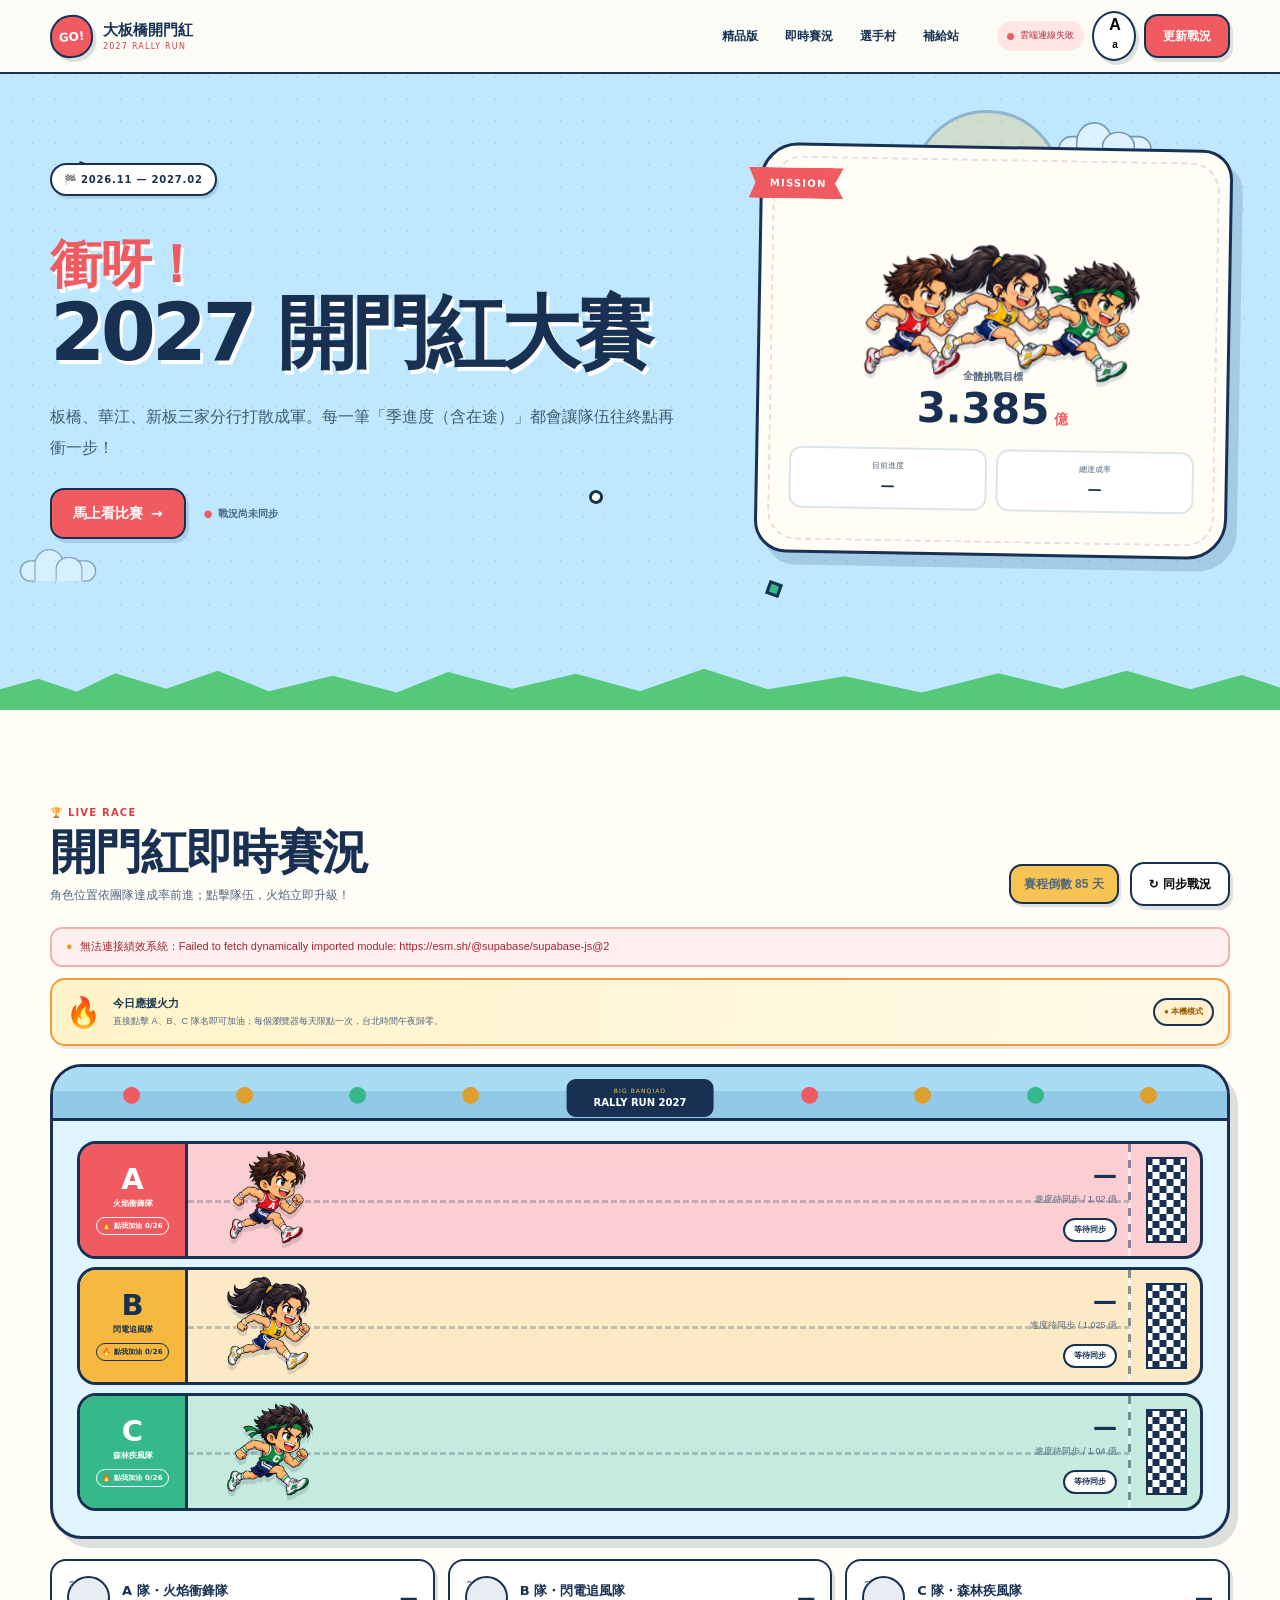
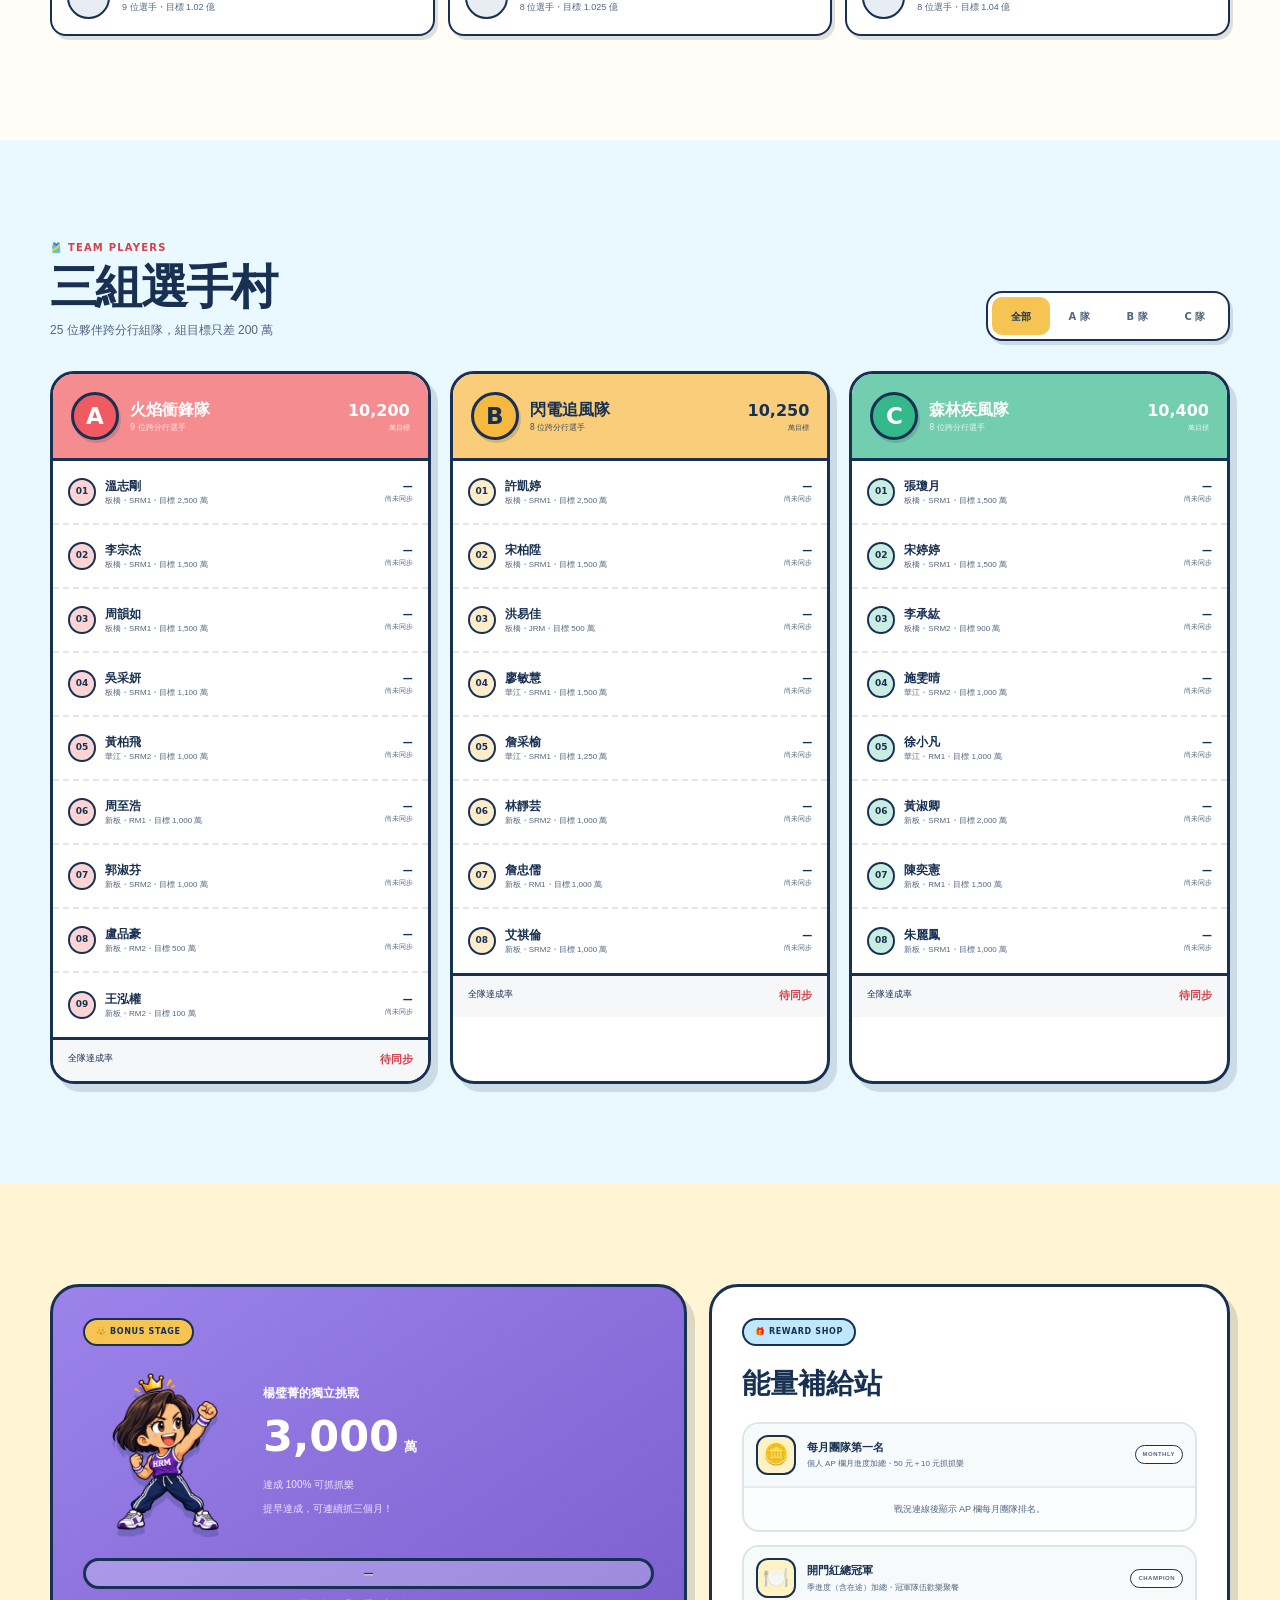
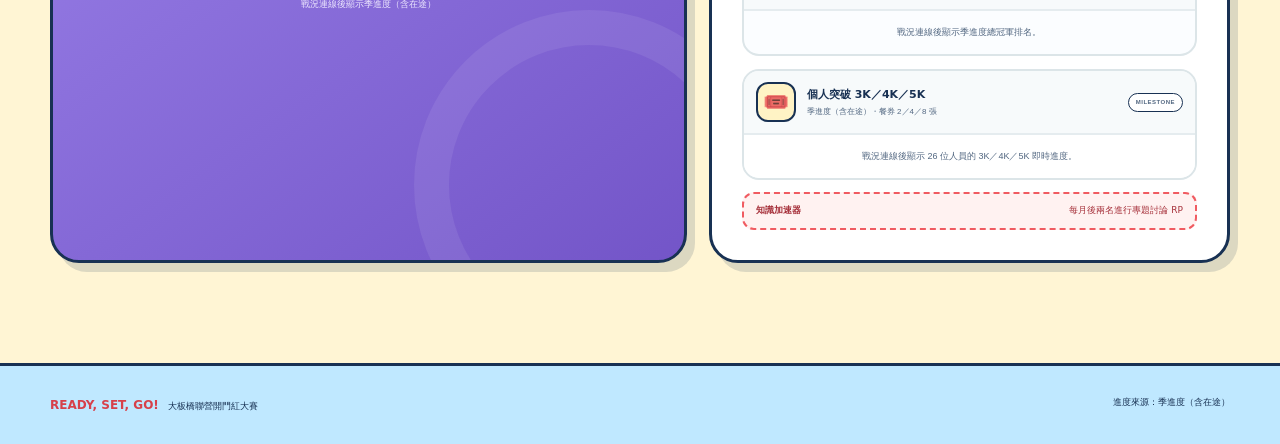
==== cartoon/index.html @ 9ceb2dcd "Fix shared cheer status style collision" ====
<!doctype html>
<html lang="zh-Hant">
<head>
  <meta charset="utf-8">
  <meta name="viewport" content="width=device-width, initial-scale=1">
  <meta name="description" content="2027 大板橋聯營開門紅卡通賽跑版：三組即時競賽、個人目標與 HRM 獨立挑戰。">
  <meta name="theme-color" content="#bfe8ff">
  <title>衝呀！2027 開門紅大賽｜卡通賽跑版</title>
  <link rel="icon" href="data:image/svg+xml,%3Csvg xmlns='http://www.w3.org/2000/svg' viewBox='0 0 64 64'%3E%3Crect width='64' height='64' rx='16' fill='%23bfe8ff'/%3E%3Ccircle cx='31' cy='29' r='16' fill='%23f6b83f' stroke='%23183153' stroke-width='4'/%3E%3Cpath d='M21 28h3m14 0h3M25 37c4 3 9 3 13 0' fill='none' stroke='%23183153' stroke-width='4' stroke-linecap='round'/%3E%3C/svg%3E">
  <link rel="stylesheet" href="styles.css">
</head>
<body>
  <a class="skip-link" href="#race">跳到即時賽況</a>

  <header class="topbar">
    <div class="shell nav">
      <a class="logo" href="#top" aria-label="回到頁首">
        <span class="logo-badge">GO!</span>
        <span><b>大板橋開門紅</b><small>2027 RALLY RUN</small></span>
      </a>
      <nav aria-label="版本與內容導覽">
        <a href="../index.html">精品版</a>
        <a href="#race">即時賽況</a>
        <a href="#players">選手村</a>
        <a href="#rewards">補給站</a>
      </nav>
      <div class="nav-actions">
        <span id="cloud-state" class="cloud-pill"><i></i><span>戰況連線中</span></span>
        <div id="font-size-control" class="font-size-control">
          <button id="font-size-button" class="round-button font-size-toggle" type="button" aria-label="調整文字大小" aria-expanded="false" aria-controls="font-size-menu">A<span>a</span></button>
          <div id="font-size-menu" class="font-size-menu" role="group" aria-label="文字大小設定" hidden>
            <b>文字大小</b>
            <div>
              <button type="button" data-font-size="small" aria-pressed="false">小</button>
              <button type="button" data-font-size="standard" aria-pressed="true">標準</button>
              <button type="button" data-font-size="large" aria-pressed="false">大</button>
            </div>
          </div>
        </div>
        <button id="login-button" class="game-button yellow" type="button" hidden>管理登入</button>
        <button id="manage-button" class="game-button coral" type="button">更新戰況</button>
        <button id="signout-button" class="round-button" type="button" aria-label="登出" title="登出" hidden>
          <svg viewBox="0 0 24 24" aria-hidden="true"><path d="M9 21H5a2 2 0 0 1-2-2V5a2 2 0 0 1 2-2h4M16 17l5-5-5-5M21 12H9"/></svg>
        </button>
      </div>
    </div>
  </header>

  <main id="top">
    <section class="hero">
      <div class="cloud cloud-one" aria-hidden="true"></div>
      <div class="cloud cloud-two" aria-hidden="true"></div>
      <div class="sun" aria-hidden="true"><span></span></div>
      <div class="hero-shapes" aria-hidden="true"><i></i><i></i><i></i><i></i></div>
      <div class="shell hero-grid">
        <div class="hero-copy">
          <p class="season-pill">🏁 2026.11 — 2027.02</p>
          <h1><span>衝呀！</span><br>2027 開門紅大賽</h1>
          <p>板橋、華江、新板三家分行打散成軍。每一筆「季進度（含在途）」都會讓隊伍往終點再衝一步！</p>
          <div class="hero-buttons">
            <a class="game-button coral big" href="#race">馬上看比賽 <span>→</span></a>
            <span id="source-date" class="source-date">戰況尚未同步</span>
          </div>
        </div>
        <aside class="mission-card" aria-label="全體任務總覽">
          <div class="mission-flag">MISSION</div>
          <div class="hero-team-art" aria-hidden="true">
            <img src="assets/team-a-runner.png" alt="">
            <img src="assets/team-b-runner.png" alt="">
            <img src="assets/team-c-runner.png" alt="">
          </div>
          <div class="mission-copy"><span>全體挑戰目標</span><strong>3.385<small> 億</small></strong></div>
          <div class="mission-stats"><div><span>目前進度</span><b id="overall-progress">—</b></div><div><span>總達成率</span><b id="overall-rate">—</b></div></div>
        </aside>
      </div>
      <div class="grass-edge" aria-hidden="true"></div>
    </section>

    <section id="race" class="race-section">
      <div class="shell">
        <div class="section-title race-title">
          <div><p>🏆 LIVE RACE</p><h2>開門紅即時賽況</h2><span>角色位置依團隊達成率前進；點擊隊伍，火焰立即升級！</span></div>
          <div class="race-actions"><span id="countdown" class="countdown">距離開賽 —</span><button id="refresh-button" class="game-button white" type="button" disabled>↻ 同步戰況</button></div>
        </div>
        <p id="status-message" class="status-line" aria-live="polite">正在連線公開戰況…</p>
        <div class="cheer-guide">
          <span class="cheer-guide-icon" aria-hidden="true">🔥</span>
          <p><b>今日應援火力</b><span>直接點擊 A、B、C 隊名即可加油；每個瀏覽器每天限點一次，台北時間午夜歸零。</span></p>
          <em id="cheer-mode">應援連線中…</em>
        </div>
        <div class="stadium">
          <div class="stands" aria-hidden="true"><span>●</span><span>●</span><span>●</span><span>●</span><span>●</span><span>●</span><span>●</span><span>●</span><span>●</span><span>●</span></div>
          <div class="stadium-sign"><span>BIG BANQIAO</span><b>RALLY RUN 2027</b></div>
          <div id="raceboard" class="raceboard" aria-live="polite"></div>
        </div>
        <div id="podium" class="podium-row"></div>
      </div>
    </section>

    <section id="players" class="players-section">
      <div class="shell">
        <div class="section-title">
          <div><p>🎽 TEAM PLAYERS</p><h2>三組選手村</h2><span>25 位夥伴跨分行組隊，組目標只差 200 萬</span></div>
          <div id="team-tabs" class="tabs" role="tablist" aria-label="切換隊伍">
            <button role="tab" type="button" aria-selected="true" data-team-tab="all">全部</button>
            <button role="tab" type="button" aria-selected="false" data-team-tab="A">A 隊</button>
            <button role="tab" type="button" aria-selected="false" data-team-tab="B">B 隊</button>
            <button role="tab" type="button" aria-selected="false" data-team-tab="C">C 隊</button>
          </div>
        </div>
        <div id="player-cards" class="player-cards"></div>
      </div>
    </section>

    <section id="rewards" class="bonus-section">
      <div class="shell bonus-grid">
        <article class="hrm-stage">
          <div class="bonus-label">👑 BONUS STAGE</div>
          <div class="hrm-main">
            <div class="hrm-character" aria-hidden="true"><img src="assets/hrm-leader.png" alt=""></div>
            <div><p>楊璧菁的獨立挑戰</p><h2>3,000<small> 萬</small></h2><span>達成 100% 可抓抓樂<br>提早達成，可連續抓三個月！</span></div>
          </div>
          <div class="hrm-track"><i id="hrm-bar"></i><b id="hrm-badge">—</b></div>
          <p id="hrm-progress">戰況連線後顯示季進度（含在途）</p>
        </article>

        <article class="supply-card">
          <div class="bonus-label blue">🎁 REWARD SHOP</div>
          <h2>能量補給站</h2>
          <div class="reward-list">
            <article class="reward-live-card monthly-rank">
              <header><span class="reward-emoji">🪙</span><p><b>每月團隊第一名</b><small>個人 AP 欄月進度加總・50 元＋10 元抓抓樂</small></p><em>MONTHLY</em></header>
              <ol id="monthly-team-ranking" class="mini-ranking" aria-live="polite"></ol>
            </article>
            <article class="reward-live-card champion-rank">
              <header><span class="reward-emoji">🍽️</span><p><b>開門紅總冠軍</b><small>季進度（含在途）加總・冠軍隊伍歡樂聚餐</small></p><em>CHAMPION</em></header>
              <ol id="champion-team-ranking" class="mini-ranking" aria-live="polite"></ol>
            </article>
            <article class="reward-live-card personal-rank">
              <header><span class="reward-emoji">🎟️</span><p><b>個人突破 3K／4K／5K</b><small>季進度（含在途）・餐券 2／4／8 張</small></p><em>MILESTONE</em></header>
              <div id="personal-milestone-ranking" class="personal-milestones" aria-live="polite"></div>
            </article>
          </div>
          <div class="rp-note"><b>知識加速器</b><span>每月後兩名進行專題討論 RP</span></div>
        </article>
      </div>
    </section>

  </main>

  <footer><div class="shell"><p><b>READY, SET, GO!</b>　大板橋聯營開門紅大賽</p><p>進度來源：季進度（含在途）</p></div></footer>

  <div id="cheer-toast" class="cheer-toast" role="status" aria-live="polite" hidden></div>

  <dialog id="login-dialog" class="pop-dialog">
    <div class="dialog-card">
      <button class="dialog-close" type="button" data-close-dialog aria-label="關閉">×</button>
      <div class="dialog-mascot" aria-hidden="true">🔐</div>
      <p class="dialog-kicker">MANAGER CHECK</p><h2>驗證更新權限</h2><p class="dialog-intro">即時戰況已公開同步；只有上傳或更新資料時才需要管理驗證。</p>
      <form id="manager-login-form" class="login-form manager" hidden>
        <input id="manager-email" type="email" autocomplete="username" hidden>
        <label for="manager-password">管理上傳密碼</label>
        <input id="manager-password" type="password" autocomplete="current-password" required placeholder="輸入管理密碼">
        <button class="game-button coral full" type="submit">驗證並開啟更新</button>
        <p id="manager-login-message" class="form-message" aria-live="polite"></p>
      </form>
      <div id="login-divider" class="divider" hidden><span>或使用帳號登入</span></div>
      <form id="account-login-form" class="login-form">
        <label for="email">電子郵件</label><input id="email" type="email" autocomplete="email" required placeholder="name@company.com">
        <label for="password">密碼</label><input id="password" type="password" autocomplete="current-password" required placeholder="輸入密碼">
        <button class="game-button navy full" type="submit">使用帳號登入</button>
        <p id="account-login-message" class="form-message" aria-live="polite"></p>
      </form>
    </div>
  </dialog>

  <dialog id="manage-dialog" class="pop-dialog">
    <div class="dialog-card">
      <button class="dialog-close" type="button" data-close-dialog aria-label="關閉">×</button>
      <div class="dialog-mascot" aria-hidden="true">📣</div>
      <p class="dialog-kicker">UPDATE SCORE</p><h2>更新比賽戰況</h2><p class="dialog-intro">與精品版、Q4monitor 共用同一份雲端實績。</p>
      <div class="upload-list">
        <button id="dialog-sync-button" class="upload-choice" type="button"><span>🔄</span><p><b>同步最新雲端資料</b><small>重新整理全部選手進度</small></p><i>→</i></button>
        <label id="raw-file-label" class="upload-choice"><span>📗</span><p><b>上傳季職達原始檔</b><small>.xlsx｜季進度（含在途）</small></p><i>→</i><input id="raw-file" type="file" accept=".xlsx,application/vnd.openxmlformats-officedocument.spreadsheetml.sheet"></label>
        <label id="monthly-file-label" class="upload-choice ap-only"><span>🅰️</span><p><b>僅更新 AP 月進度</b><small>.xlsx｜不改季進度、目標或資料日期</small></p><i>→</i><input id="monthly-file" type="file" accept=".xlsx,application/vnd.openxmlformats-officedocument.spreadsheetml.sheet"></label>
        <label id="performance-file-label" class="upload-choice"><span>📊</span><p><b>上傳 Excel／CSV</b><small>使用標準績效欄位</small></p><i>→</i><input id="performance-file" type="file" accept=".xlsx,.csv,text/csv,application/vnd.openxmlformats-officedocument.spreadsheetml.sheet"></label>
      </div>
      <p id="upload-message" class="upload-message" aria-live="polite">檔案會先檢查姓名與欄位，確認後才寫入。</p>
    </div>
  </dialog>

  <script src="../config.js"></script>
  <script defer src="app.js?v=20260916-cheer-status-fix"></script>
</body>
</html>
---- cartoon/styles.css ----
:root {
  color-scheme: light;
  --ink: #183153;
  --ink-soft: #526781;
  --sky: #bfe8ff;
  --sky-light: #eaf8ff;
  --paper: #fffdf5;
  --white: #fff;
  --yellow: #f6c453;
  --yellow-dark: #dda02f;
  --coral: #f05b61;
  --coral-dark: #d7404a;
  --green: #35b98b;
  --green-dark: #168665;
  --purple: #8267d9;
  --grass: #55c979;
  --line: #183153;
  --shadow: 5px 6px 0 rgba(24, 49, 83, .16);
  --shadow-small: 3px 4px 0 rgba(24, 49, 83, .14);
  --radius: 24px;
  --shell: 1180px;
  --font: "Arial Rounded MT Bold", "Noto Sans TC", "PingFang TC", "Microsoft JhengHei", system-ui, sans-serif;
}

* { box-sizing: border-box; }
html { scroll-behavior: smooth; scroll-padding-top: 82px; }
body { margin: 0; min-width: 320px; overflow-x: clip; background: var(--paper); color: var(--ink); font-family: var(--font); line-height: 1.5; }
button, input { font: inherit; }
a { color: inherit; text-decoration: none; }
button, a, label { -webkit-tap-highlight-color: transparent; }
svg { display: block; fill: none; stroke: currentColor; stroke-linecap: round; stroke-linejoin: round; stroke-width: 2; }
[hidden] { display: none !important; }
.shell { width: min(calc(100% - 40px), var(--shell)); margin-inline: auto; }
.skip-link { position: fixed; z-index: 999; top: 8px; left: 8px; padding: 10px 14px; border: 2px solid var(--ink); border-radius: 10px; background: var(--yellow); transform: translateY(-150%); }
.skip-link:focus { transform: translateY(0); }

.topbar { position: fixed; z-index: 50; inset: 0 0 auto; border-bottom: 2px solid var(--ink); background: rgba(255, 253, 245, .94); backdrop-filter: blur(12px); }
.nav { display: flex; align-items: center; min-height: 72px; gap: 24px; }
.logo { display: flex; align-items: center; gap: 10px; flex: 0 0 auto; }
.logo-badge { display: grid; width: 43px; height: 43px; place-items: center; border: 2px solid var(--ink); border-radius: 50% 46% 48% 45%; background: var(--coral); color: white; font-size: 12px; font-weight: 900; transform: rotate(-5deg); box-shadow: var(--shadow-small); }
.logo b, .logo small { display: block; }
.logo b { font-size: 15px; }
.logo small { color: var(--coral-dark); font-size: 8px; letter-spacing: .15em; }
.nav nav { display: flex; gap: 27px; margin-left: auto; font-size: 12px; font-weight: 800; }
.nav nav a { position: relative; padding: 25px 0; }
.nav nav a::after { position: absolute; right: 0; bottom: 18px; left: 0; height: 3px; border-radius: 3px; background: var(--coral); content: ""; transform: scaleX(0) rotate(-1deg); transition: transform 160ms ease; }
.nav nav a:hover::after, .nav nav a:focus-visible::after { transform: scaleX(1) rotate(-1deg); }
.nav-actions { display: flex; align-items: center; gap: 8px; margin-left: 14px; }
.font-size-control { position: relative; }
.font-size-toggle { gap: 0; font-family: Arial, sans-serif; font-size: 16px; font-weight: 900; letter-spacing: -.12em; }
.font-size-toggle span { align-self: flex-end; margin-bottom: 7px; font-size: 10px; }
.font-size-menu { position: absolute; z-index: 60; top: calc(100% + 9px); right: 0; width: 176px; padding: 11px; border: 2px solid var(--ink); border-radius: 15px; background: var(--paper); box-shadow: var(--shadow); }
.font-size-menu > b { display: block; margin: 0 0 8px; font-size: 10px; }
.font-size-menu > div { display: grid; grid-template-columns: repeat(3, 1fr); gap: 5px; }
.font-size-menu button { min-height: 34px; border: 1.5px solid var(--ink); border-radius: 9px; background: white; color: var(--ink); cursor: pointer; font-family: var(--font); font-size: 9px; font-weight: 900; }
.font-size-menu button[aria-pressed=true] { background: var(--yellow); box-shadow: 1px 2px 0 rgba(24,49,83,.16); }
.font-size-menu button:focus-visible { outline: 3px solid rgba(130,103,217,.35); outline-offset: 2px; }
.cloud-pill { display: flex; align-items: center; gap: 6px; padding: 8px 10px; border-radius: 99px; background: #edf1f4; color: var(--ink-soft); font-size: 9px; white-space: nowrap; }
.cloud-pill i { width: 7px; height: 7px; border-radius: 50%; background: #8ea0b0; }
.cloud-pill.success { background: #dcf6eb; color: var(--green-dark); }
.cloud-pill.success i { background: var(--green); }
.cloud-pill.error { background: #ffe6e5; color: #a92b35; }
.cloud-pill.error i { background: var(--coral); }

.game-button, .round-button { min-height: 44px; border: 2px solid var(--ink); cursor: pointer; font-weight: 900; transition: transform 150ms ease, box-shadow 150ms ease, opacity 150ms ease; }
.game-button { display: inline-flex; align-items: center; justify-content: center; gap: 8px; padding: 9px 17px; border-radius: 14px; box-shadow: var(--shadow-small); font-size: 12px; }
.game-button:hover:not(:disabled), .round-button:hover:not(:disabled) { transform: translate(-1px, -2px); box-shadow: 5px 6px 0 rgba(24,49,83,.18); }
.game-button:active:not(:disabled), .round-button:active:not(:disabled) { transform: translate(2px, 2px); box-shadow: 1px 1px 0 rgba(24,49,83,.18); }
.game-button:focus-visible, .round-button:focus-visible, .tabs button:focus-visible, .dialog-close:focus-visible, .upload-choice:focus-within, .lane-label:focus-visible { outline: 4px solid rgba(130,103,217,.3); outline-offset: 3px; }
.game-button:disabled { cursor: not-allowed; opacity: .48; }
.game-button.yellow { background: var(--yellow); }
.game-button.coral { background: var(--coral); color: white; }
.game-button.navy { background: var(--ink); color: white; }
.game-button.white { background: white; }
.game-button.big { min-height: 51px; padding: 12px 21px; font-size: 14px; }
.game-button.full { width: 100%; }
.round-button { display: grid; width: 44px; padding: 0; place-items: center; border-radius: 50%; background: white; box-shadow: var(--shadow-small); }
.round-button svg { width: 18px; }

.hero { position: relative; min-height: 710px; padding: 146px 0 92px; overflow: hidden; background: var(--sky); }
.hero::before { position: absolute; inset: 0; opacity: .22; background-image: radial-gradient(#6baaca 1.4px, transparent 1.4px); background-size: 22px 22px; content: ""; }
.hero-grid { position: relative; z-index: 5; display: grid; grid-template-columns: 1.14fr .86fr; gap: 80px; align-items: center; }
.season-pill { display: inline-flex; margin: 0 0 20px; padding: 7px 12px; border: 2px solid var(--ink); border-radius: 99px; background: white; box-shadow: 2px 3px 0 rgba(24,49,83,.13); font-size: 10px; font-weight: 900; letter-spacing: .08em; }
.hero h1 { margin: 0; font-size: clamp(55px, 6.2vw, 83px); line-height: .98; letter-spacing: -.055em; text-shadow: 3px 4px 0 white; }
.hero h1 span { color: var(--coral); font-size: .65em; letter-spacing: -.04em; }
.hero-copy > p:nth-of-type(2) { max-width: 650px; margin: 31px 0 25px; color: #3e5c78; font-family: sans-serif; font-size: 16px; line-height: 1.9; }
.hero-buttons { display: flex; align-items: center; gap: 18px; }
.source-date { color: #456780; font-size: 10px; font-weight: 700; }
.source-date::before { margin-right: 6px; color: var(--coral); content: "●"; }

.mission-card { position: relative; min-height: 410px; padding: 31px; border: 3px solid var(--ink); border-radius: 38px 30px 40px 32px; background: var(--paper); box-shadow: 10px 12px 0 rgba(24,49,83,.16); transform: rotate(1deg); }
.mission-card::after { position: absolute; inset: 10px; border: 2px dashed rgba(24,49,83,.13); border-radius: 29px; content: ""; pointer-events: none; }
.mission-flag { position: absolute; z-index: 3; top: 22px; left: -14px; padding: 8px 17px 8px 21px; background: var(--coral); color: white; font-size: 10px; font-weight: 900; letter-spacing: .12em; clip-path: polygon(0 0,100% 0,91% 50%,100% 100%,0 100%,7% 50%); }
.hero-team-art { position: relative; z-index: 2; display: flex; align-items: flex-end; justify-content: center; height: 187px; margin: 4px auto -2px; padding-top: 10px; }
.hero-team-art img { width: 142px; height: auto; margin-inline: -29px; object-fit: contain; filter: drop-shadow(0 5px 0 rgba(24,49,83,.13)); }
.hero-team-art img:nth-child(1) { z-index: 2; transform: rotate(-5deg) translateY(8px); }
.hero-team-art img:nth-child(2) { z-index: 3; transform: translateY(-4px); }
.hero-team-art img:nth-child(3) { z-index: 1; transform: rotate(5deg) translateY(8px); }
.mascot-big { position: relative; z-index: 2; width: 150px; height: 164px; margin: 22px auto 5px; }
.mascot-big .face { position: absolute; z-index: 3; top: 18px; left: 37px; width: 78px; height: 73px; border: 3px solid var(--ink); border-radius: 48% 48% 46% 46%; background: var(--yellow); }
.mascot-big .ear { position: absolute; z-index: 2; top: 0; width: 32px; height: 54px; border: 3px solid var(--ink); border-radius: 70% 70% 45% 45%; background: var(--yellow); }
.mascot-big .ear.left { left: 39px; transform: rotate(-15deg); }.mascot-big .ear.right { right: 39px; transform: rotate(15deg); }
.mascot-big .eye { position: absolute; top: 28px; width: 6px; height: 9px; border-radius: 50%; background: var(--ink); }.mascot-big .eye.left { left: 21px; }.mascot-big .eye.right { right: 21px; }
.mascot-big .smile { position: absolute; bottom: 17px; left: 29px; width: 20px; height: 10px; border-bottom: 3px solid var(--ink); border-radius: 50%; }
.mascot-big .body { position: absolute; z-index: 2; bottom: 3px; left: 37px; display: grid; width: 78px; height: 79px; place-items: center; border: 3px solid var(--ink); border-radius: 28px 28px 19px 19px; background: var(--coral); color: white; font-size: 24px; font-weight: 900; }
.mascot-big .arm { position: absolute; z-index: 1; bottom: 36px; width: 48px; height: 17px; border: 3px solid var(--ink); border-radius: 99px; background: var(--yellow); }.mascot-big .arm.left { left: 8px; transform: rotate(-28deg); }.mascot-big .arm.right { right: 8px; transform: rotate(28deg); }
.mission-copy { position: relative; z-index: 2; text-align: center; }
.mission-copy span { display: block; color: var(--ink-soft); font-size: 10px; font-weight: 800; }
.mission-copy strong { display: block; font-size: 42px; line-height: 1.2; }
.mission-copy small { color: var(--coral); font-size: 14px; }
.mission-stats { position: relative; z-index: 2; display: grid; grid-template-columns: 1fr 1fr; gap: 9px; margin-top: 15px; }
.mission-stats div { padding: 11px; border: 2px solid #dce5e8; border-radius: 13px; background: white; text-align: center; }
.mission-stats span, .mission-stats b { display: block; }.mission-stats span { color: var(--ink-soft); font-size: 8px; }.mission-stats b { margin-top: 3px; font-size: 14px; }
.cloud { position: absolute; z-index: 1; width: 170px; height: 48px; border: 3px solid var(--ink); border-radius: 99px; background: white; opacity: .9; }
.cloud::before, .cloud::after { position: absolute; bottom: -3px; border: 3px solid var(--ink); border-bottom-color: white; border-radius: 50% 50% 0 0; background: white; content: ""; }.cloud::before { left: 29px; width: 61px; height: 67px; }.cloud::after { right: 27px; width: 55px; height: 50px; }
.cloud-one { top: 125px; right: 7%; transform: scale(.55); opacity: .45; }.cloud-two { bottom: 115px; left: -27px; transform: scale(.45); opacity: .38; }
.sun { position: absolute; top: 110px; right: 17%; width: 150px; height: 150px; border: 3px solid var(--ink); border-radius: 50%; background: var(--yellow); opacity: .28; }
.hero-shapes i { position: absolute; z-index: 1; display: block; width: 14px; height: 14px; border: 3px solid var(--ink); background: var(--paper); transform: rotate(20deg); }.hero-shapes i:nth-child(1){top:23%;left:6%}.hero-shapes i:nth-child(2){top:69%;left:46%;border-radius:50%}.hero-shapes i:nth-child(3){top:30%;right:4%;background:var(--coral)}.hero-shapes i:nth-child(4){bottom:16%;right:39%;background:var(--green)}
.grass-edge { position: absolute; z-index: 4; right: 0; bottom: -1px; left: 0; height: 62px; background: var(--grass); clip-path: polygon(0 65%,3% 48%,6% 69%,9% 39%,13% 64%,17% 35%,21% 68%,26% 43%,31% 70%,35% 37%,40% 64%,45% 40%,50% 68%,55% 32%,60% 65%,66% 44%,72% 70%,78% 39%,83% 64%,88% 35%,93% 65%,97% 42%,100% 62%,100% 100%,0 100%); }

.race-section { padding: 95px 0 104px; background: var(--paper); }
.section-title { display: flex; align-items: flex-end; justify-content: space-between; gap: 30px; margin-bottom: 30px; }
.section-title p { margin: 0 0 5px; color: var(--coral-dark); font-size: 10px; font-weight: 900; letter-spacing: .12em; }
.section-title h2 { margin: 0 0 3px; font-size: clamp(33px, 4vw, 47px); line-height: 1.15; letter-spacing: -.035em; }
.section-title > div > span { color: var(--ink-soft); font-family: sans-serif; font-size: 12px; }
.race-actions { display: flex; align-items: center; gap: 11px; }
.countdown { padding: 9px 13px; border: 2px solid var(--ink); border-radius: 13px; background: var(--yellow); box-shadow: 2px 3px 0 rgba(24,49,83,.14); font-size: 10px; font-weight: 900; }
.status-line { min-height: 40px; margin: -9px 0 18px; padding: 9px 14px; border: 2px solid #dce5e8; border-radius: 12px; background: white; color: var(--ink-soft); font-family: sans-serif; font-size: 11px; }
.status-line::before { margin-right: 7px; color: var(--yellow-dark); content: "●"; }.status-line.success { border-color: #a9dfc8; background: #e8faf2; color: var(--green-dark); }.status-line.error { border-color: #f0b3b2; background: #fff0ef; color: #a22630; }
.cheer-guide { display:flex;align-items:center;gap:12px;margin:-7px 0 18px;padding:11px 14px;border:2px solid #ef9b3b;border-radius:15px;background:linear-gradient(100deg,#fff4c8,#fff9e8);box-shadow:2px 3px 0 rgba(24,49,83,.1) }.cheer-guide-icon{font-size:28px;filter:drop-shadow(0 2px 0 #ffbd3b);animation:fire-icon 650ms ease-in-out infinite alternate}.cheer-guide p{flex:1;margin:0}.cheer-guide b,.cheer-guide p span{display:block}.cheer-guide b{font-size:11px}.cheer-guide p span{margin-top:2px;color:var(--ink-soft);font-family:sans-serif;font-size:9px}.cheer-guide em{padding:6px 9px;border:2px solid var(--ink);border-radius:99px;background:white;font-family:sans-serif;font-size:8px;font-style:normal;font-weight:800;white-space:nowrap}.cheer-guide em.is-cloud{background:#e8faf2;color:var(--green-dark)}.cheer-guide em.is-local{background:#fff0cf;color:#9b5b00}
.stadium { position: relative; padding: 74px 24px 25px; overflow: hidden; border: 3px solid var(--ink); border-radius: 32px; background: #dff4ff; box-shadow: 8px 9px 0 rgba(24,49,83,.14); }
.stands { position: absolute; inset: 0 0 auto; display: flex; align-items: flex-end; justify-content: space-around; height: 54px; padding: 8px 22px; border-bottom: 3px solid var(--ink); background: linear-gradient(#a9dbf5 48%, #92c9e6 48%); color: var(--coral); font-size: 22px; }
.stands span:nth-child(2n){color:var(--yellow-dark)}.stands span:nth-child(3n){color:var(--green)}
.stadium-sign { position: absolute; z-index: 3; top: 12px; left: 50%; padding: 5px 25px; border: 2px solid var(--ink); border-radius: 9px; background: var(--ink); color: white; text-align: center; transform: translateX(-50%); }
.stadium-sign span, .stadium-sign b { display: block; }.stadium-sign span { color: var(--yellow); font-size: 6px; letter-spacing: .18em; }.stadium-sign b { font-size: 10px; }
.raceboard { display: grid; gap: 8px; }
.race-lane { --team:#f05b61; position: relative; min-height: 118px; overflow: hidden; border: 3px solid var(--ink); border-radius: 19px; background: color-mix(in srgb, var(--team), white 71%); }
.race-lane::before { position: absolute; right: 69px; top: 0; bottom: 0; width: 3px; background: repeating-linear-gradient(to bottom, var(--ink) 0 8px, white 8px 16px); content: ""; opacity: .5; }
.race-lane::after { position: absolute; right: 70px; top: 50%; left: 108px; border-top: 3px dashed rgba(24,49,83,.24); content: ""; }
.lane-label { position: absolute; z-index: 9; inset: 0 auto 0 0; display: grid; width: 108px; padding:0;place-content: center; border:0;border-right: 3px solid var(--ink); background: var(--team); color: var(--label-color,white); cursor:pointer;font-family:inherit;text-align: center;transition:filter 150ms ease,transform 150ms ease; }
.lane-label:hover{filter:brightness(1.06)}.lane-label:active{transform:translateY(2px)}
.lane-label b { font-size: 29px; line-height: 1; }.lane-label span { margin-top: 4px; font-size: 8px; font-weight: 900; }.lane-label small{margin-top:7px;padding:3px 5px;border:1.5px solid currentColor;border-radius:99px;font-size:7px;font-weight:900;letter-spacing:.02em}.lane-label.is-my-cheer small{background:white;color:var(--ink);box-shadow:1px 2px 0 rgba(24,49,83,.18)}
.finish { position: absolute; z-index: 4; right: 13px; top: 13px; bottom: 13px; display: grid; width: 41px; place-content: center; border: 2px solid var(--ink); background: repeating-conic-gradient(var(--ink) 0 25%, white 0 50%) 50%/14px 14px; color: transparent; }
.runner-wrap { position: absolute; z-index: 7; top: 5px; left: var(--desktop-left, 12%); width: 110px; height: 105px; transition: left 700ms cubic-bezier(.18,.8,.2,1.18); }
.runner-crown { position: absolute; z-index: 3; top: -10px; left: 43px; color: #c17d00; font-size: 25px; filter: drop-shadow(0 2px white); animation: crown-bob 700ms ease infinite alternate; }
.runner-img { position:relative;z-index:3;display: block; width: 108px; height: 96px; object-fit: contain; filter: drop-shadow(0 5px 0 rgba(24,49,83,.15)); animation: run-bob 430ms ease infinite alternate; }
.boost-fire{--edge:#ef3d36;--middle:#ff821d;--core:#fff4a3;position:absolute;z-index:1;left:-64px;bottom:24px;width:92px;height:50px;pointer-events:none;opacity:calc(.68 + var(--heat) * .32);filter:drop-shadow(0 0 calc(5px + var(--heat) * 12px) color-mix(in srgb,var(--middle),transparent 22%));transform:scale(var(--fire-scale));transform-origin:100% 50%;animation:fire-pulse var(--flicker,480ms) ease-in-out infinite alternate;will-change:transform,filter}.boost-fire:not(.is-lit){visibility:hidden;opacity:0;animation:none}.boost-fire i{position:absolute;display:block}.fire-aura{z-index:0;right:-1px;top:2px;width:72px;height:46px;border-radius:50%;background:radial-gradient(ellipse at right,rgba(255,244,170,.88),color-mix(in srgb,var(--middle),transparent 38%) 38%,transparent 73%);filter:blur(5px);animation:aura-breathe 500ms ease-in-out infinite alternate}.flame-outer,.flame-middle,.flame-core{top:50%;transform:translateY(-50%);transform-origin:100% 50%}.flame-outer{z-index:1;right:0;width:92px;height:46px;background:linear-gradient(90deg,var(--edge),var(--middle) 58%,#ffc52f);clip-path:polygon(0 50%,25% 16%,21% 39%,52% 4%,46% 37%,100% 17%,100% 83%,46% 63%,52% 96%,21% 61%,25% 84%)}.flame-middle{z-index:2;right:0;width:68px;height:30px;background:linear-gradient(90deg,var(--middle),#ffd22f 55%,var(--core));clip-path:polygon(0 50%,32% 8%,28% 39%,100% 18%,100% 82%,28% 61%,32% 92%)}.flame-core{z-index:3;right:0;width:40px;height:16px;border-radius:65% 18% 18% 65%;background:linear-gradient(90deg,#fff5a0,#fff 72%);box-shadow:0 0 7px rgba(255,255,255,.95)}.fire-streak{z-index:0;right:43px;width:42px;height:3px;border-radius:99px;background:linear-gradient(90deg,transparent,var(--middle));opacity:.9;animation:streak-fly 620ms linear infinite}.fire-streak.one{top:4px}.fire-streak.two{top:43px;right:32px;animation-delay:210ms}.fire-streak.three{top:24px;right:67px;width:31px;animation-delay:390ms}.fire-spark{z-index:4;width:6px;height:6px;border-radius:2px;background:var(--core);box-shadow:0 0 5px var(--middle);transform:rotate(45deg);animation:spark-fly 760ms ease-out infinite}.fire-spark.one{left:12px;top:4px}.fire-spark.two{left:27px;bottom:1px;animation-delay:170ms}.fire-spark.three{left:2px;bottom:15px;animation-delay:330ms}.fire-spark.four{left:43px;top:-2px;animation-delay:510ms}.heat-warm .fire-streak.two,.heat-warm .fire-streak.three,.heat-warm .fire-spark.three,.heat-warm .fire-spark.four{display:none}.heat-hot{--edge:#e92e39;--middle:#ff6b19;--core:#fff2a1}.heat-hot .fire-streak.three,.heat-hot .fire-spark.four{display:none}.heat-ultra{--edge:#7b4dff;--middle:#ff3d68;--core:#fff1a3}.heat-max{--edge:#20aef3;--middle:#7867ff;--core:#fff}.heat-max .flame-outer{filter:saturate(1.3)}.heat-max .fire-aura{filter:blur(7px);animation-duration:260ms}.fire-level{position:absolute;z-index:8;left:-24px;bottom:1px;display:flex;align-items:baseline;justify-content:center;min-width:39px;padding:3px 5px;border:2px solid var(--ink);border-radius:99px;background:white;color:#d94332;font-family:sans-serif;font-size:10px;font-weight:900;box-shadow:1px 2px 0 rgba(24,49,83,.18);transition:background 180ms ease,color 180ms ease,transform 180ms ease}.fire-level.is-lit{background:linear-gradient(135deg,#fff3a6,#ffb423);color:#9e2f22;transform:translateY(-2px);box-shadow:1px 3px 0 rgba(24,49,83,.2),0 0 9px rgba(255,142,25,.55)}.fire-level small{font-size:6px}.race-lane.cheer-bursting{animation:lane-boost 650ms ease-in-out}.race-lane.cheer-bursting .boost-fire{animation:fire-burst 720ms ease-out}.race-lane.cheer-bursting .runner-img{animation:runner-boost 700ms ease-out}.race-lane.cheer-bursting .runner-wrap::after{position:absolute;z-index:2;top:27px;left:5px;width:38px;height:38px;border:4px solid #ffae22;border-radius:50%;content:"";pointer-events:none;animation:shockwave 720ms ease-out forwards}
.boost-fire{left:-60px;bottom:11px;width:120px;height:80px}.boost-fire .fire-aura{right:-3px;top:13px;width:88px;height:54px}.flame-art{position:absolute;z-index:2;inset:0;display:block;width:120px;height:80px;overflow:visible;animation:flame-wave 360ms ease-in-out infinite alternate}.boost-fire .flame-art path{position:static;top:auto;right:auto;width:auto;height:auto;background:none;clip-path:none;transform:none;transform-origin:100% 50%;stroke-linejoin:round}.boost-fire .flame-art .flame-outer{fill:var(--edge);filter:drop-shadow(0 0 4px var(--middle))}.boost-fire .flame-art .flame-middle{fill:var(--middle);animation:inner-flame 300ms ease-in-out infinite alternate}.boost-fire .flame-art .flame-core{fill:var(--core);filter:drop-shadow(0 0 4px #fff);animation:core-flame 240ms ease-in-out infinite alternate}.boost-fire .fire-streak.one{top:5px;right:51px}.boost-fire .fire-streak.two{top:70px;right:38px}.boost-fire .fire-streak.three{top:37px;right:87px}.boost-fire .fire-spark.one{left:13px;top:7px}.boost-fire .fire-spark.two{left:31px;bottom:5px}.boost-fire .fire-spark.three{left:3px;bottom:24px}.boost-fire .fire-spark.four{left:52px;top:1px}
.runner { position: relative; width: 68px; height: 88px; animation: run-bob 430ms ease infinite alternate; }
.runner-head { position: absolute; z-index: 3; top: 7px; left: 18px; width: 37px; height: 36px; border: 3px solid var(--ink); border-radius: 47%; background: var(--yellow); }
.runner-head::before, .runner-head::after { position: absolute; top: 12px; width: 4px; height: 6px; border-radius: 50%; background: var(--ink); content: ""; }.runner-head::before{left:8px}.runner-head::after{right:8px}
.runner-shirt { position: absolute; z-index: 3; top: 38px; left: 17px; display: grid; width: 39px; height: 34px; place-items: center; border: 3px solid var(--ink); border-radius: 12px 12px 8px 8px; background: var(--team); color: var(--label-color,white); font-size: 16px; font-weight: 900; }
.runner .limb { position: absolute; z-index: 2; width: 27px; height: 8px; border: 3px solid var(--ink); border-radius: 99px; background: var(--yellow); transform-origin: 4px 50%; }.runner .arm-one{top:45px;left:4px;transform:rotate(-23deg)}.runner .arm-two{top:46px;right:3px;transform:rotate(28deg)}.runner .leg-one{top:69px;left:19px;transform:rotate(55deg)}.runner .leg-two{top:69px;left:34px;transform:rotate(-48deg)}
.lane-stats { position: absolute; z-index: 6; right: 83px; top: 13px; text-align: right; }.lane-stats b, .lane-stats span { display: block; }.lane-stats b { font-size: 24px; }.lane-stats span { color: var(--ink-soft); font-family: sans-serif; font-size: 9px; }
.lane-status { position: absolute; z-index: 6; right: 83px; bottom: 14px; padding: 4px 9px; border: 2px solid var(--ink); border-radius: 99px; background: white; font-size: 8px; font-weight: 900; }.lane-status.leader { background: var(--yellow); }.lane-status.finished { background: var(--green); color: white; }
.confetti { position: absolute; z-index: 8; inset: 0; pointer-events: none; }.confetti i { position: absolute; width: 7px; height: 13px; background: var(--yellow); animation: confetti 1.4s ease-in-out infinite; }.confetti i:nth-child(1){left:58%;top:10%;transform:rotate(24deg)}.confetti i:nth-child(2){left:72%;top:58%;background:var(--coral);animation-delay:.25s}.confetti i:nth-child(3){left:84%;top:18%;background:var(--green);animation-delay:.5s}
.podium-row { display: grid; grid-template-columns: repeat(3,1fr); gap: 13px; margin-top: 20px; }
.podium-card { display: flex; align-items: center; gap: 12px; padding: 15px; border: 2px solid var(--ink); border-radius: 16px; background: white; box-shadow: var(--shadow-small); }
.podium-place { display: grid; width: 43px; height: 43px; place-items: center; border: 2px solid var(--ink); border-radius: 50%; background: #e7edf2; font-size: 18px; font-weight: 900; }.podium-card.first .podium-place { background: var(--yellow); }
.podium-card p { flex: 1; margin: 0; }.podium-card b, .podium-card span { display: block; }.podium-card b { font-size: 13px; }.podium-card span { color: var(--ink-soft); font-family: sans-serif; font-size: 9px; }.podium-card > strong { font-size: 18px; }

.players-section { padding: 100px 0; background: var(--sky-light); }
.tabs { display: flex; padding: 4px; border: 2px solid var(--ink); border-radius: 16px; background: white; box-shadow: var(--shadow-small); }
.tabs button { min-width: 58px; min-height: 38px; border: 0; border-radius: 10px; background: transparent; color: var(--ink-soft); cursor: pointer; font-size: 10px; font-weight: 900; }.tabs button[aria-selected=true] { background: var(--yellow); color: var(--ink); }
.player-cards { display: grid; grid-template-columns: repeat(3,1fr); gap: 19px; }
.team-card { --team:#f05b61; min-width: 0; overflow: hidden; border: 3px solid var(--ink); border-radius: 24px; background: white; box-shadow: 7px 8px 0 rgba(24,49,83,.14); }.team-card.is-hidden { display: none; }
.team-card-head { display: flex; align-items: center; gap: 11px; padding: 18px; border-bottom: 3px solid var(--ink); background: color-mix(in srgb, var(--team), white 30%); color: var(--head-color,white); }
.team-avatar { display: grid; width: 48px; height: 48px; place-items: center; border: 3px solid var(--ink); border-radius: 50%; background: var(--team); color: var(--head-color,white); font-size: 23px; font-weight: 900; box-shadow: 2px 3px 0 rgba(24,49,83,.16); }.team-card-head div { flex: 1; }.team-card-head b, .team-card-head small { display: block; }.team-card-head b { font-size: 16px; }.team-card-head small { color: currentColor; font-size: 8px; opacity: .8; }.team-total { text-align: right; }.team-total strong { display:block;font-size:16px }.team-total small { font-size:7px }
.players { margin: 0; padding: 0; list-style: none; }.player { display: grid; grid-template-columns: auto 1fr auto; gap: 9px; align-items: center; min-height: 64px; padding: 10px 15px; border-bottom: 2px dashed #dfe7eb; }.player:last-child { border-bottom: 0; }.player:hover { background: #fffaf0; }
.player-number { display: grid; width: 28px; height: 28px; place-items: center; border: 2px solid var(--ink); border-radius: 50%; background: color-mix(in srgb, var(--team), white 74%); font-size: 9px; font-weight: 900; }.player-info b, .player-info span { display: block; }.player-info b { font-size: 12px; }.player-info span { color: var(--ink-soft); font-family: sans-serif; font-size: 8px; }.player-score { text-align:right }.player-score b, .player-score span { display:block }.player-score b { font-size:10px }.player-score span { color:var(--ink-soft);font-family:sans-serif;font-size:7px }.player-score .go { color:var(--green-dark) }.player-score .wait { color:var(--yellow-dark) }
.team-card-foot { display:flex;justify-content:space-between;padding:12px 15px;border-top:3px solid var(--ink);background:#f5f7f8;font-size:9px }.team-card-foot b { font-size:11px }

.bonus-section { padding: 100px 0; background: #fff5d4; }
.bonus-grid { display: grid; grid-template-columns: 1.1fr .9fr; gap: 22px; }
.hrm-stage, .supply-card { position: relative; padding: 30px; border: 3px solid var(--ink); border-radius: 29px; box-shadow: 8px 9px 0 rgba(24,49,83,.15); }
.hrm-stage { overflow:hidden;background:linear-gradient(145deg,#9c83ea,#7355c8);color:white }.hrm-stage::before { position:absolute;right:-80px;bottom:-100px;width:280px;height:280px;border:35px solid rgba(255,255,255,.08);border-radius:50%;content:"" }
.supply-card { background:white }.bonus-label { display:inline-block;padding:6px 11px;border:2px solid var(--ink);border-radius:99px;background:var(--yellow);color:var(--ink);font-size:8px;font-weight:900;letter-spacing:.08em }.bonus-label.blue { background:var(--sky) }
.hrm-main { position:relative;z-index:2;display:flex;align-items:center;gap:25px;margin:23px 0 }.hrm-main p { margin:0;font-size:12px;font-weight:900 }.hrm-main h2 { margin:2px 0;font-size:43px }.hrm-main h2 small { font-size:13px }.hrm-main div:last-child > span { color:#ece5ff;font-family:sans-serif;font-size:10px }
.hrm-character { position:relative;flex:0 0 auto;display:grid;width:155px;height:166px;place-items:center }.hrm-character img { display:block;width:150px;height:165px;object-fit:contain;filter:drop-shadow(0 7px 0 rgba(24,49,83,.22)) }
.hrm-track { position:relative;z-index:2;height:31px;overflow:hidden;border:3px solid var(--ink);border-radius:99px;background:rgba(255,255,255,.25) }.hrm-track i { display:block;width:0;height:100%;background:var(--yellow);transition:width 700ms cubic-bezier(.18,.8,.2,1.1) }.hrm-track b { position:absolute;inset:0;display:grid;place-items:center;color:var(--ink);font-size:10px;text-shadow:0 1px white }.hrm-stage > p { position:relative;z-index:2;margin:9px 0 0;color:#eee8ff;font-family:sans-serif;font-size:9px;text-align:center }
.supply-card h2 { margin:17px 0;font-size:28px }.reward-list { display:grid;gap:9px }.reward-list > div { display:flex;align-items:center;gap:12px;padding:10px;border:2px solid #e1e8eb;border-radius:14px;background:#fafdff }.reward-emoji { display:grid;width:40px;height:40px;place-items:center;border:2px solid var(--ink);border-radius:12px;background:#fff3c5;font-size:21px }.reward-list p { margin:0 }.reward-list b,.reward-list small{display:block}.reward-list b{font-size:11px}.reward-list small{color:var(--ink-soft);font-family:sans-serif;font-size:8px}.rp-note { display:flex;justify-content:space-between;margin-top:12px;padding:10px 12px;border:2px dashed var(--coral);border-radius:12px;background:#fff2f1;color:#a6313b;font-size:9px }
.reward-list{gap:13px}.reward-live-card{overflow:hidden;border:2px solid #dce5e8;border-radius:17px;background:#fbfdff}.reward-live-card>header{display:grid;grid-template-columns:auto 1fr auto;gap:11px;align-items:center;padding:11px 12px;border-bottom:2px solid #e5ecef;background:#f7fafb}.reward-live-card>header p{min-width:0}.reward-live-card>header b{font-size:11px}.reward-live-card>header small{margin-top:2px;line-height:1.45}.reward-live-card>header em{padding:4px 7px;border:1.5px solid var(--ink);border-radius:99px;background:white;color:var(--ink-soft);font-family:sans-serif;font-size:6px;font-style:normal;font-weight:900;letter-spacing:.08em}.mini-ranking,.personal-milestones ol{margin:0;padding:0;list-style:none}.mini-ranking>li,.personal-milestones li{display:grid;grid-template-columns:auto minmax(0,1fr) auto;gap:9px;align-items:center;min-height:49px;padding:8px 11px;border-bottom:1.5px dashed #dce5e8}.mini-ranking>li:last-child,.personal-milestones li:last-child{border-bottom:0}.mini-ranking>li.winner{background:linear-gradient(90deg,color-mix(in srgb,var(--rank-team),white 78%),white)}.rank-number{display:grid;width:27px;height:27px;place-items:center;border:2px solid var(--ink);border-radius:50%;background:white;font-family:sans-serif;font-size:9px;font-weight:900}.mini-ranking .winner .rank-number{background:var(--yellow)}.mini-ranking p,.personal-milestones p{min-width:0}.mini-ranking p b,.personal-milestones p b{font-size:10px}.mini-ranking p small,.personal-milestones p small{margin-top:2px;overflow:hidden;text-overflow:ellipsis;white-space:nowrap}.mini-ranking>li>strong,.personal-milestones li>strong{font-family:sans-serif;font-size:10px;text-align:right}.mini-ranking>li>strong small{margin-top:2px;color:var(--green-dark);font-size:7px}.reward-empty{display:block!important;min-height:0!important;margin:0!important;padding:14px!important;color:var(--ink-soft);font-family:sans-serif;font-size:9px;line-height:1.65;text-align:center}.personal-milestones{background:#fff}.milestone-summary{display:flex;justify-content:space-between;gap:10px;padding:8px 11px;background:#fff5d6;color:var(--ink);font-family:sans-serif;font-size:8px}.personal-milestones ol{max-height:250px;overflow:auto;scrollbar-color:#bbc8d0 transparent;scrollbar-width:thin}.milestone-badge{margin-top:3px;padding:2px 5px;border-radius:99px;background:#edf1f4;color:var(--ink-soft)!important;font-size:6px!important;font-weight:800;white-space:nowrap}.milestone-badge.hit{background:#fff0b8;color:#8b5a00!important}.milestone-badge.high{background:#ffe0bd;color:#a94d13!important}.milestone-badge.max{background:#e9dcff;color:#6845bd!important}
footer { padding:30px 0;border-top:3px solid var(--ink);background:var(--sky) }footer .shell{display:flex;justify-content:space-between;gap:20px}footer p{margin:0;font-size:9px}footer b{color:var(--coral-dark);font-size:12px}

.pop-dialog { width:min(calc(100% - 28px),500px);max-height:90vh;padding:0;overflow:visible;border:0;border-radius:26px;background:transparent;color:var(--ink) }.pop-dialog::backdrop{background:rgba(17,37,62,.68);backdrop-filter:blur(6px)}.dialog-card{position:relative;max-height:90vh;padding:29px;overflow:auto;border:3px solid var(--ink);border-radius:26px;background:var(--paper);box-shadow:9px 10px 0 rgba(0,0,0,.22)}.dialog-close{position:absolute;top:14px;right:14px;display:grid;width:39px;height:39px;place-items:center;border:2px solid var(--ink);border-radius:50%;background:white;color:var(--ink);cursor:pointer;font-size:23px;font-weight:900}.dialog-mascot{display:grid;width:52px;height:52px;margin-bottom:13px;place-items:center;border:2px solid var(--ink);border-radius:16px;background:var(--yellow);font-size:26px;transform:rotate(-4deg)}.dialog-kicker{margin:0;color:var(--coral-dark);font-size:8px;font-weight:900;letter-spacing:.14em}.dialog-card h2{margin:2px 0;font-size:29px}.dialog-intro{margin:0 0 19px;color:var(--ink-soft);font-family:sans-serif;font-size:10px}.login-form{display:grid;gap:7px}.login-form.manager{margin-bottom:15px;padding:16px;border:2px dashed var(--yellow-dark);border-radius:16px;background:#fff7d9}.login-form label{font-size:9px;font-weight:900}.login-form input{width:100%;min-height:45px;padding:10px 12px;border:2px solid #bdcad3;border-radius:11px;background:white;color:var(--ink);outline:0}.login-form input:focus{border-color:var(--purple);box-shadow:0 0 0 3px rgba(130,103,217,.16)}.form-message{min-height:14px;margin:0;color:#ad2833;font-family:sans-serif;font-size:8px}.divider{display:flex;align-items:center;gap:10px;margin:10px 0 13px;color:#8090a0;font-size:8px}.divider::before,.divider::after{flex:1;border-top:2px dashed #d4dde2;content:""}.upload-list{display:grid;gap:9px;margin:20px 0 13px}.upload-choice{display:grid;grid-template-columns:auto 1fr auto;gap:11px;align-items:center;width:100%;min-height:65px;padding:10px 12px;border:2px solid var(--ink);border-radius:14px;background:white;color:var(--ink);cursor:pointer;text-align:left;box-shadow:2px 3px 0 rgba(24,49,83,.12);transition:transform 150ms ease}.upload-choice:hover{transform:translate(-1px,-2px)}.upload-choice.is-disabled{cursor:not-allowed;opacity:.5}.upload-choice>span{font-size:25px}.upload-choice p{margin:0}.upload-choice b,.upload-choice small{display:block}.upload-choice b{font-size:11px}.upload-choice small{color:var(--ink-soft);font-family:sans-serif;font-size:8px}.upload-choice i{font-style:normal;font-weight:900}.upload-choice input{position:absolute;width:1px;height:1px;overflow:hidden;opacity:0}.upload-message{margin:0;padding:10px;border:2px solid #dfe6e9;border-radius:10px;background:#f6f8f9;color:var(--ink-soft);font-family:sans-serif;font-size:8px}.upload-message.success{border-color:#a9dfc8;background:#e8faf2;color:var(--green-dark)}.upload-message.error{border-color:#f0b3b2;background:#fff0ef;color:#a22630}
.cheer-toast{position:fixed;z-index:80;left:50%;bottom:24px;min-width:min(420px,calc(100% - 28px));padding:13px 18px;border:3px solid var(--ink);border-radius:16px;background:var(--green);color:white;font-size:11px;font-weight:900;text-align:center;box-shadow:6px 7px 0 rgba(24,49,83,.24);transform:translateX(-50%);animation:toast-pop 260ms cubic-bezier(.18,.8,.2,1.25)}.cheer-toast.notice{background:var(--yellow);color:var(--ink)}.cheer-toast.error{background:var(--coral);color:white}.cheer-toast[hidden]{display:none}

@keyframes run-bob{from{transform:translateY(0) rotate(-2deg)}to{transform:translateY(-4px) rotate(2deg)}}
@keyframes crown-bob{from{transform:translateY(0) rotate(-8deg)}to{transform:translateY(-3px) rotate(7deg)}}
@keyframes confetti{0%,100%{transform:translateY(-9px) rotate(0);opacity:.3}50%{transform:translateY(24px) rotate(160deg);opacity:1}}
@keyframes fire-icon{from{transform:translateY(1px) scale(.94)}to{transform:translateY(-2px) scale(1.08)}}
@keyframes fire-pulse{from{transform:scale(calc(var(--fire-scale) * .94)) scaleX(.9) skewY(-2deg);filter:drop-shadow(0 0 4px color-mix(in srgb,var(--middle),transparent 28%))}to{transform:scale(calc(var(--fire-scale) * 1.04)) scaleX(1.08) skewY(2deg);filter:drop-shadow(0 0 calc(7px + var(--heat) * 13px) color-mix(in srgb,var(--middle),transparent 12%))}}
@keyframes flame-wave{from{transform:skewY(-1.5deg) scaleY(.94)}to{transform:skewY(1.5deg) scaleY(1.04)}}
@keyframes inner-flame{from{transform:translateX(1px) scaleY(.94)}to{transform:translateX(-2px) scaleY(1.06)}}
@keyframes core-flame{from{transform:scaleX(.92)}to{transform:scaleX(1.05)}}
@keyframes aura-breathe{from{opacity:.55;transform:scale(.86)}to{opacity:1;transform:scale(1.13)}}
@keyframes spark-fly{0%{opacity:0;transform:translate(15px,0) rotate(45deg) scale(.4)}30%{opacity:1}100%{opacity:0;transform:translate(-35px,-9px) rotate(150deg) scale(1.05)}}
@keyframes streak-fly{0%{opacity:0;transform:translateX(22px) scaleX(.35)}35%{opacity:.95}100%{opacity:0;transform:translateX(-35px) scaleX(1.15)}}
@keyframes lane-boost{0%,100%{filter:none}35%{filter:brightness(1.12)}}
@keyframes fire-burst{0%{transform:scale(var(--fire-scale)) scaleX(.7);opacity:.65}42%{transform:scale(calc(var(--fire-scale) * 1.75)) scaleX(1.2);filter:drop-shadow(0 0 24px var(--middle));opacity:1}100%{transform:scale(var(--fire-scale));opacity:1}}
@keyframes runner-boost{0%{transform:translateX(0)}45%{transform:translateX(18px) rotate(-5deg)}100%{transform:translateX(0)}}
@keyframes shockwave{0%{opacity:.9;transform:scale(.25)}100%{opacity:0;transform:scale(2.7)}}
@keyframes toast-pop{from{opacity:0;transform:translate(-50%,16px) scale(.94)}to{opacity:1;transform:translate(-50%,0) scale(1)}}

@media(max-width:1000px){.nav nav{display:none}.nav-actions{margin-left:auto}.hero-grid{gap:30px}.player-cards{gap:12px}.bonus-grid{grid-template-columns:1fr}}
@media(max-width:740px){html{scroll-padding-top:68px}.shell{width:min(calc(100% - 28px),var(--shell))}.nav{min-height:65px}.logo-badge{width:38px;height:38px;font-size:10px}.logo b{font-size:13px}.cloud-pill{display:none}.nav-actions .game-button{min-height:40px;padding:8px 12px}.font-size-toggle{width:40px;height:40px;min-height:40px}.font-size-menu{right:-2px}.hero{min-height:auto;padding:111px 0 90px}.hero-grid{grid-template-columns:1fr;gap:35px}.hero h1{font-size:clamp(48px,14vw,68px)}.hero-copy>p:nth-of-type(2){font-size:14px}.hero-buttons{align-items:flex-start;flex-direction:column;gap:11px}.mission-card{min-height:385px;padding:24px}.section-title{align-items:flex-start;flex-direction:column;gap:18px}.section-title h2{font-size:35px}.race-actions{width:100%}.race-actions .game-button{flex:1}.race-section,.players-section,.bonus-section{padding:75px 0}.cheer-guide{align-items:flex-start;flex-wrap:wrap}.cheer-guide p{min-width:calc(100% - 50px)}.cheer-guide em{margin-left:42px}.stadium{padding:70px 9px 13px;border-radius:23px}.stands span:nth-child(n+8){display:none}.stadium-sign{white-space:nowrap}.race-lane{min-height:142px}.lane-label{inset:0 0 auto;width:100%;height:38px;display:flex;align-items:center;justify-content:flex-start;gap:7px;padding:0 11px;border-right:0;border-bottom:3px solid var(--ink);text-align:left}.lane-label b{font-size:20px}.lane-label span{margin:0}.lane-label small{margin:0 0 0 auto}.race-lane::after{top:91px;left:15px;right:54px}.race-lane::before{right:50px;top:38px}.finish{right:8px;top:47px;bottom:9px;width:31px}.runner-wrap{top:45px;left:var(--mobile-left,9%);width:65px;transform:scale(.88);transform-origin:center bottom}.boost-fire{left:-70px;bottom:11px}.fire-level{left:-18px}.lane-stats{top:45px;right:58px}.lane-stats b{font-size:20px}.lane-status{right:58px;bottom:10px}.podium-row{grid-template-columns:1fr}.player-cards{grid-template-columns:1fr}.tabs{width:100%}.tabs button{flex:1;min-width:0}.bonus-grid{grid-template-columns:1fr}.hrm-main{gap:12px}.hrm-character{transform:scale(.85);transform-origin:left center;margin-right:-12px}.supply-card,.hrm-stage{padding:23px}footer .shell{align-items:flex-start;flex-direction:column}.pop-dialog{width:calc(100% - 18px)}.dialog-card{padding:24px 19px}}
@media(max-width:390px){.logo small{display:none}.hero h1{font-size:47px}.mission-card{transform:none}.mission-stats{grid-template-columns:1fr}.runner-wrap{transform:scale(.82);transform-origin:left bottom}.lane-stats b{font-size:18px}.rp-note{align-items:flex-start;flex-direction:column;gap:2px}}
@media(prefers-reduced-motion:reduce){*,*::before,*::after{scroll-behavior:auto!important;animation-duration:.01ms!important;animation-iteration-count:1!important;transition-duration:.01ms!important}}
.upload-choice.ap-only{border-color:#4d42a2;background:linear-gradient(135deg,#f4f0ff,#fff)}.upload-choice.ap-only:hover{box-shadow:4px 5px 0 rgba(104,69,189,.18)}.upload-choice.ap-only>span{filter:drop-shadow(1px 2px 0 rgba(104,69,189,.16))}
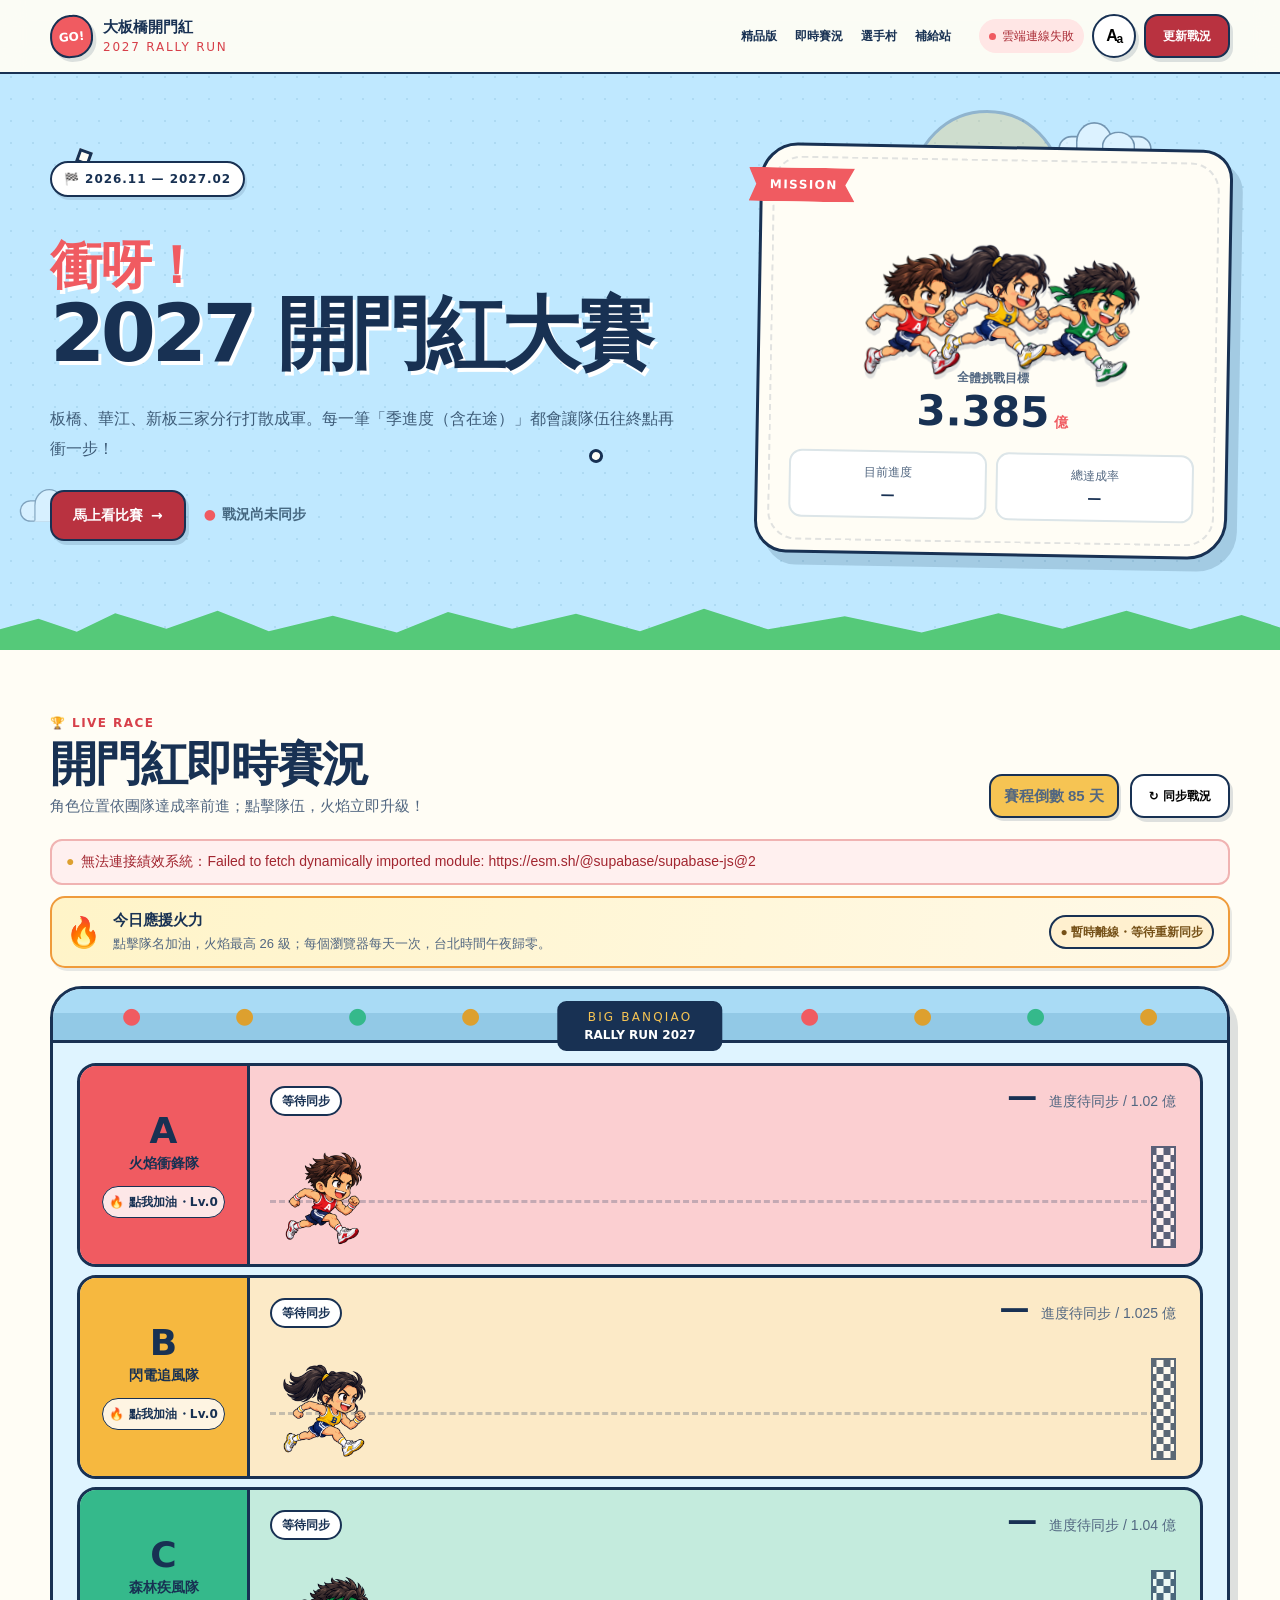
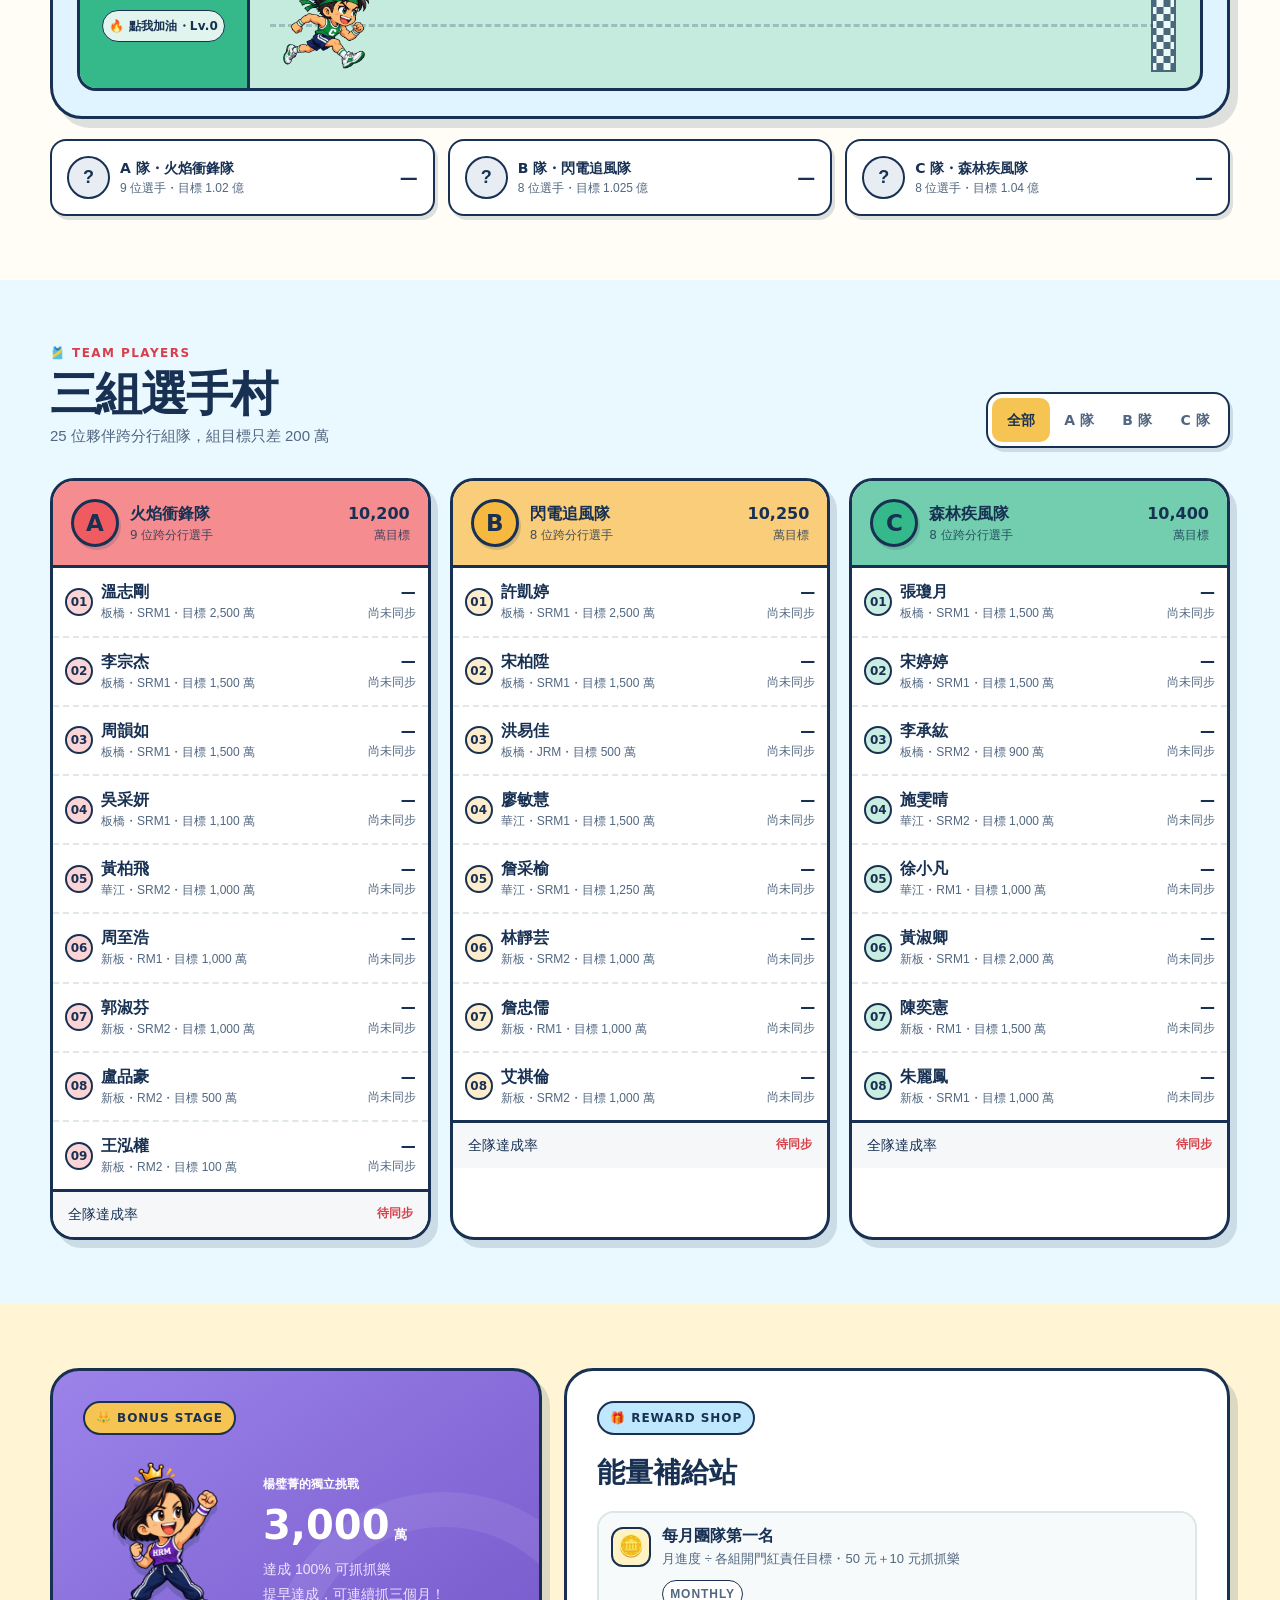
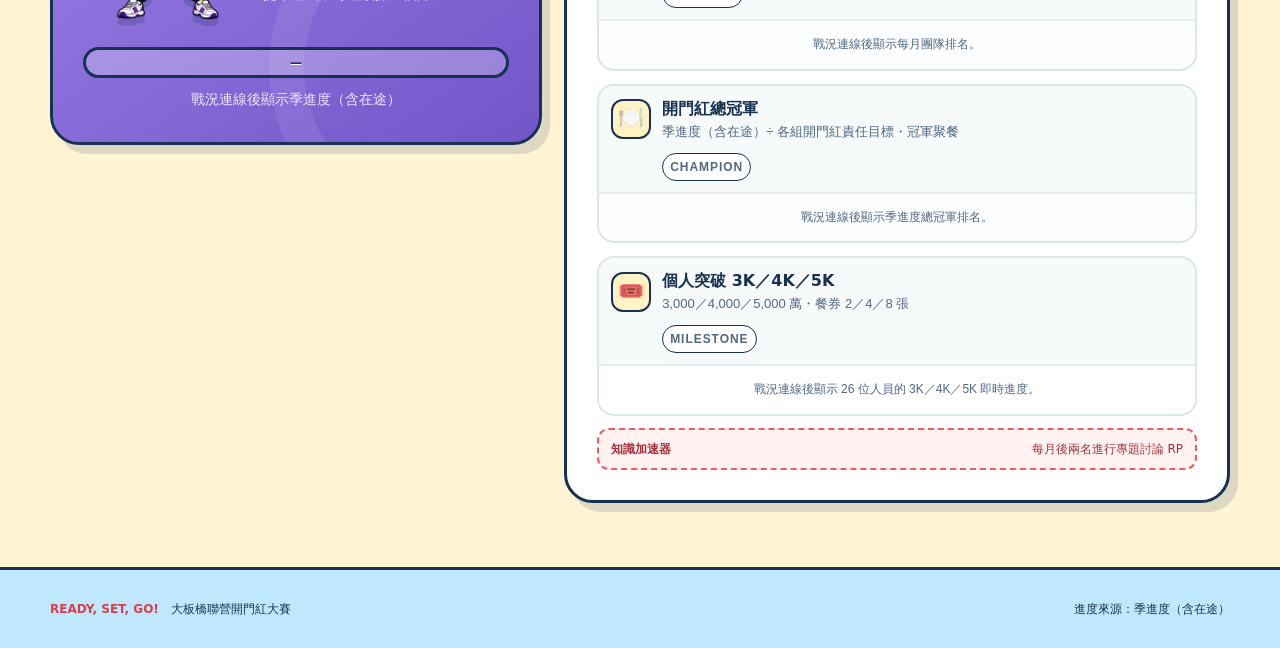
==== commit a70db11a: "Improve rally mobile layout and reliable public synchronization" ====
--- a/cartoon/index.html
+++ b/cartoon/index.html
@@ -7,7 +7,7 @@
   <meta name="theme-color" content="#bfe8ff">
   <title>衝呀！2027 開門紅大賽｜卡通賽跑版</title>
   <link rel="icon" href="data:image/svg+xml,%3Csvg xmlns='http://www.w3.org/2000/svg' viewBox='0 0 64 64'%3E%3Crect width='64' height='64' rx='16' fill='%23bfe8ff'/%3E%3Ccircle cx='31' cy='29' r='16' fill='%23f6b83f' stroke='%23183153' stroke-width='4'/%3E%3Cpath d='M21 28h3m14 0h3M25 37c4 3 9 3 13 0' fill='none' stroke='%23183153' stroke-width='4' stroke-linecap='round'/%3E%3C/svg%3E">
-  <link rel="stylesheet" href="styles.css">
+  <link rel="stylesheet" href="styles.css?v=20261008-usability">
 </head>
 <body>
   <a class="skip-link" href="#race">跳到即時賽況</a>
@@ -46,6 +46,13 @@
     </div>
   </header>
 
+  <nav class="mobile-nav" aria-label="手機快捷導覽">
+    <a href="#race">即時賽況</a>
+    <a href="#players">選手村</a>
+    <a href="#rewards">補給站</a>
+    <a href="../index.html">精品版</a>
+  </nav>
+
   <main id="top">
     <section class="hero">
       <div class="cloud cloud-one" aria-hidden="true"></div>
@@ -65,9 +72,9 @@
         <aside class="mission-card" aria-label="全體任務總覽">
           <div class="mission-flag">MISSION</div>
           <div class="hero-team-art" aria-hidden="true">
-            <img src="assets/team-a-runner.png" alt="">
-            <img src="assets/team-b-runner.png" alt="">
-            <img src="assets/team-c-runner.png" alt="">
+            <img src="assets/team-a-runner.png" width="700" height="605" alt="" decoding="async">
+            <img src="assets/team-b-runner.png" width="700" height="605" alt="" decoding="async">
+            <img src="assets/team-c-runner.png" width="700" height="605" alt="" decoding="async">
           </div>
           <div class="mission-copy"><span>全體挑戰目標</span><strong>3.385<small> 億</small></strong></div>
           <div class="mission-stats"><div><span>目前進度</span><b id="overall-progress">—</b></div><div><span>總達成率</span><b id="overall-rate">—</b></div></div>
@@ -85,7 +92,7 @@
         <p id="status-message" class="status-line" aria-live="polite">正在連線公開戰況…</p>
         <div class="cheer-guide">
           <span class="cheer-guide-icon" aria-hidden="true">🔥</span>
-          <p><b>今日應援火力</b><span>直接點擊 A、B、C 隊名即可加油；每個瀏覽器每天限點一次，台北時間午夜歸零。</span></p>
+          <p><b>今日應援火力</b><span>點擊隊名加油，火焰最高 26 級；每個瀏覽器每天一次，台北時間午夜歸零。</span></p>
           <em id="cheer-mode">應援連線中…</em>
         </div>
         <div class="stadium">
@@ -101,11 +108,11 @@
       <div class="shell">
         <div class="section-title">
           <div><p>🎽 TEAM PLAYERS</p><h2>三組選手村</h2><span>25 位夥伴跨分行組隊，組目標只差 200 萬</span></div>
-          <div id="team-tabs" class="tabs" role="tablist" aria-label="切換隊伍">
-            <button role="tab" type="button" aria-selected="true" data-team-tab="all">全部</button>
-            <button role="tab" type="button" aria-selected="false" data-team-tab="A">A 隊</button>
-            <button role="tab" type="button" aria-selected="false" data-team-tab="B">B 隊</button>
-            <button role="tab" type="button" aria-selected="false" data-team-tab="C">C 隊</button>
+          <div id="team-tabs" class="tabs" role="group" aria-label="篩選隊伍">
+            <button type="button" aria-pressed="true" data-team-tab="all">全部</button>
+            <button type="button" aria-pressed="false" data-team-tab="A">A 隊</button>
+            <button type="button" aria-pressed="false" data-team-tab="B">B 隊</button>
+            <button type="button" aria-pressed="false" data-team-tab="C">C 隊</button>
           </div>
         </div>
         <div id="player-cards" class="player-cards"></div>
@@ -117,7 +124,7 @@
         <article class="hrm-stage">
           <div class="bonus-label">👑 BONUS STAGE</div>
           <div class="hrm-main">
-            <div class="hrm-character" aria-hidden="true"><img src="assets/hrm-leader.png" alt=""></div>
+            <div class="hrm-character" aria-hidden="true"><img src="assets/hrm-leader.png" alt="" loading="lazy" decoding="async"></div>
             <div><p>楊璧菁的獨立挑戰</p><h2>3,000<small> 萬</small></h2><span>達成 100% 可抓抓樂<br>提早達成，可連續抓三個月！</span></div>
           </div>
           <div class="hrm-track"><i id="hrm-bar"></i><b id="hrm-badge">—</b></div>
@@ -129,15 +136,15 @@
           <h2>能量補給站</h2>
           <div class="reward-list">
             <article class="reward-live-card monthly-rank">
-              <header><span class="reward-emoji">🪙</span><p><b>每月團隊第一名</b><small>個人 AP 欄月進度加總・50 元＋10 元抓抓樂</small></p><em>MONTHLY</em></header>
+              <header><span class="reward-emoji">🪙</span><p><b>每月團隊第一名</b><small>月進度 ÷ 各組開門紅責任目標・50 元＋10 元抓抓樂</small></p><em>MONTHLY</em></header>
               <ol id="monthly-team-ranking" class="mini-ranking" aria-live="polite"></ol>
             </article>
             <article class="reward-live-card champion-rank">
-              <header><span class="reward-emoji">🍽️</span><p><b>開門紅總冠軍</b><small>季進度（含在途）加總・冠軍隊伍歡樂聚餐</small></p><em>CHAMPION</em></header>
+              <header><span class="reward-emoji">🍽️</span><p><b>開門紅總冠軍</b><small>季進度（含在途）÷ 各組開門紅責任目標・冠軍聚餐</small></p><em>CHAMPION</em></header>
               <ol id="champion-team-ranking" class="mini-ranking" aria-live="polite"></ol>
             </article>
             <article class="reward-live-card personal-rank">
-              <header><span class="reward-emoji">🎟️</span><p><b>個人突破 3K／4K／5K</b><small>季進度（含在途）・餐券 2／4／8 張</small></p><em>MILESTONE</em></header>
+              <header><span class="reward-emoji">🎟️</span><p><b>個人突破 3K／4K／5K</b><small>3,000／4,000／5,000 萬・餐券 2／4／8 張</small></p><em>MILESTONE</em></header>
               <div id="personal-milestone-ranking" class="personal-milestones" aria-live="polite"></div>
             </article>
           </div>
@@ -152,11 +159,11 @@
 
   <div id="cheer-toast" class="cheer-toast" role="status" aria-live="polite" hidden></div>
 
-  <dialog id="login-dialog" class="pop-dialog">
+  <dialog id="login-dialog" class="pop-dialog" aria-labelledby="login-title">
     <div class="dialog-card">
       <button class="dialog-close" type="button" data-close-dialog aria-label="關閉">×</button>
       <div class="dialog-mascot" aria-hidden="true">🔐</div>
-      <p class="dialog-kicker">MANAGER CHECK</p><h2>驗證更新權限</h2><p class="dialog-intro">即時戰況已公開同步；只有上傳或更新資料時才需要管理驗證。</p>
+      <p class="dialog-kicker">MANAGER CHECK</p><h2 id="login-title">驗證更新權限</h2><p class="dialog-intro">即時戰況已公開同步；只有上傳或更新資料時才需要管理驗證。</p>
       <form id="manager-login-form" class="login-form manager" hidden>
         <input id="manager-email" type="email" autocomplete="username" hidden>
         <label for="manager-password">管理上傳密碼</label>
@@ -174,22 +181,22 @@
     </div>
   </dialog>
 
-  <dialog id="manage-dialog" class="pop-dialog">
+  <dialog id="manage-dialog" class="pop-dialog" aria-labelledby="manage-title">
     <div class="dialog-card">
       <button class="dialog-close" type="button" data-close-dialog aria-label="關閉">×</button>
       <div class="dialog-mascot" aria-hidden="true">📣</div>
-      <p class="dialog-kicker">UPDATE SCORE</p><h2>更新比賽戰況</h2><p class="dialog-intro">與精品版、Q4monitor 共用同一份雲端實績。</p>
+      <p class="dialog-kicker">UPDATE SCORE</p><h2 id="manage-title">更新比賽戰況</h2><p class="dialog-intro">與精品版、Q4monitor 共用同一份雲端實績。</p>
       <div class="upload-list">
         <button id="dialog-sync-button" class="upload-choice" type="button"><span>🔄</span><p><b>同步最新雲端資料</b><small>重新整理全部選手進度</small></p><i>→</i></button>
         <label id="raw-file-label" class="upload-choice"><span>📗</span><p><b>上傳季職達原始檔</b><small>.xlsx｜季進度（含在途）</small></p><i>→</i><input id="raw-file" type="file" accept=".xlsx,application/vnd.openxmlformats-officedocument.spreadsheetml.sheet"></label>
         <label id="monthly-file-label" class="upload-choice ap-only"><span>🅰️</span><p><b>僅更新 AP 月進度</b><small>.xlsx｜不改季進度、目標或資料日期</small></p><i>→</i><input id="monthly-file" type="file" accept=".xlsx,application/vnd.openxmlformats-officedocument.spreadsheetml.sheet"></label>
         <label id="performance-file-label" class="upload-choice"><span>📊</span><p><b>上傳 Excel／CSV</b><small>使用標準績效欄位</small></p><i>→</i><input id="performance-file" type="file" accept=".xlsx,.csv,text/csv,application/vnd.openxmlformats-officedocument.spreadsheetml.sheet"></label>
       </div>
-      <p id="upload-message" class="upload-message" aria-live="polite">檔案會先檢查姓名與欄位，確認後才寫入。</p>
+      <p id="upload-message" class="upload-message" aria-live="polite">選檔後會檢查姓名與欄位，通過後直接更新共用資料。</p>
     </div>
   </dialog>
 
   <script src="../config.js"></script>
-  <script defer src="app.js?v=20260916-cheer-status-fix"></script>
+  <script defer src="app.js?v=20261008-usability"></script>
 </body>
 </html>
--- a/cartoon/styles.css
+++ b/cartoon/styles.css
@@ -11,7 +11,7 @@
   --coral: #f05b61;
   --coral-dark: #d7404a;
   --green: #35b98b;
-  --green-dark: #168665;
+  --green-dark: #11694f;
   --purple: #8267d9;
   --grass: #55c979;
   --line: #183153;
@@ -24,6 +24,8 @@
 
 * { box-sizing: border-box; }
 html { scroll-behavior: smooth; scroll-padding-top: 82px; }
+html[data-font-size="small"] { font-size: 90%; }
+html[data-font-size="large"] { font-size: 115%; }
 body { margin: 0; min-width: 320px; overflow-x: clip; background: var(--paper); color: var(--ink); font-family: var(--font); line-height: 1.5; }
 button, input { font: inherit; }
 a { color: inherit; text-decoration: none; }
@@ -37,25 +39,25 @@
 .topbar { position: fixed; z-index: 50; inset: 0 0 auto; border-bottom: 2px solid var(--ink); background: rgba(255, 253, 245, .94); backdrop-filter: blur(12px); }
 .nav { display: flex; align-items: center; min-height: 72px; gap: 24px; }
 .logo { display: flex; align-items: center; gap: 10px; flex: 0 0 auto; }
-.logo-badge { display: grid; width: 43px; height: 43px; place-items: center; border: 2px solid var(--ink); border-radius: 50% 46% 48% 45%; background: var(--coral); color: white; font-size: 12px; font-weight: 900; transform: rotate(-5deg); box-shadow: var(--shadow-small); }
+.logo-badge { display: grid; width: 43px; height: 43px; place-items: center; border: 2px solid var(--ink); border-radius: 50% 46% 48% 45%; background: var(--coral); color: white; font-size: 0.75rem; font-weight: 900; transform: rotate(-5deg); box-shadow: var(--shadow-small); }
 .logo b, .logo small { display: block; }
-.logo b { font-size: 15px; }
-.logo small { color: var(--coral-dark); font-size: 8px; letter-spacing: .15em; }
-.nav nav { display: flex; gap: 27px; margin-left: auto; font-size: 12px; font-weight: 800; }
+.logo b { font-size: 0.9375rem; }
+.logo small { color: var(--coral-dark); font-size: 0.75rem; letter-spacing: .15em; }
+.nav nav { display: flex; gap: 27px; margin-left: auto; font-size: 0.75rem; font-weight: 800; }
 .nav nav a { position: relative; padding: 25px 0; }
 .nav nav a::after { position: absolute; right: 0; bottom: 18px; left: 0; height: 3px; border-radius: 3px; background: var(--coral); content: ""; transform: scaleX(0) rotate(-1deg); transition: transform 160ms ease; }
 .nav nav a:hover::after, .nav nav a:focus-visible::after { transform: scaleX(1) rotate(-1deg); }
 .nav-actions { display: flex; align-items: center; gap: 8px; margin-left: 14px; }
 .font-size-control { position: relative; }
-.font-size-toggle { gap: 0; font-family: Arial, sans-serif; font-size: 16px; font-weight: 900; letter-spacing: -.12em; }
-.font-size-toggle span { align-self: flex-end; margin-bottom: 7px; font-size: 10px; }
+.font-size-toggle { gap: 0; font-family: Arial, sans-serif; font-size: 1rem; font-weight: 900; letter-spacing: -.12em; }
+.font-size-toggle span { align-self: flex-end; margin-bottom: 7px; font-size: 0.75rem; }
 .font-size-menu { position: absolute; z-index: 60; top: calc(100% + 9px); right: 0; width: 176px; padding: 11px; border: 2px solid var(--ink); border-radius: 15px; background: var(--paper); box-shadow: var(--shadow); }
-.font-size-menu > b { display: block; margin: 0 0 8px; font-size: 10px; }
+.font-size-menu > b { display: block; margin: 0 0 8px; font-size: 0.75rem; }
 .font-size-menu > div { display: grid; grid-template-columns: repeat(3, 1fr); gap: 5px; }
-.font-size-menu button { min-height: 34px; border: 1.5px solid var(--ink); border-radius: 9px; background: white; color: var(--ink); cursor: pointer; font-family: var(--font); font-size: 9px; font-weight: 900; }
+.font-size-menu button { min-height: 34px; border: 1.5px solid var(--ink); border-radius: 9px; background: white; color: var(--ink); cursor: pointer; font-family: var(--font); font-size: 0.75rem; font-weight: 900; }
 .font-size-menu button[aria-pressed=true] { background: var(--yellow); box-shadow: 1px 2px 0 rgba(24,49,83,.16); }
 .font-size-menu button:focus-visible { outline: 3px solid rgba(130,103,217,.35); outline-offset: 2px; }
-.cloud-pill { display: flex; align-items: center; gap: 6px; padding: 8px 10px; border-radius: 99px; background: #edf1f4; color: var(--ink-soft); font-size: 9px; white-space: nowrap; }
+.cloud-pill { display: flex; align-items: center; gap: 6px; padding: 8px 10px; border-radius: 99px; background: #edf1f4; color: var(--ink-soft); font-size: 0.75rem; white-space: nowrap; }
 .cloud-pill i { width: 7px; height: 7px; border-radius: 50%; background: #8ea0b0; }
 .cloud-pill.success { background: #dcf6eb; color: var(--green-dark); }
 .cloud-pill.success i { background: var(--green); }
@@ -63,7 +65,7 @@
 .cloud-pill.error i { background: var(--coral); }
 
 .game-button, .round-button { min-height: 44px; border: 2px solid var(--ink); cursor: pointer; font-weight: 900; transition: transform 150ms ease, box-shadow 150ms ease, opacity 150ms ease; }
-.game-button { display: inline-flex; align-items: center; justify-content: center; gap: 8px; padding: 9px 17px; border-radius: 14px; box-shadow: var(--shadow-small); font-size: 12px; }
+.game-button { display: inline-flex; align-items: center; justify-content: center; gap: 8px; padding: 9px 17px; border-radius: 14px; box-shadow: var(--shadow-small); font-size: 0.75rem; }
 .game-button:hover:not(:disabled), .round-button:hover:not(:disabled) { transform: translate(-1px, -2px); box-shadow: 5px 6px 0 rgba(24,49,83,.18); }
 .game-button:active:not(:disabled), .round-button:active:not(:disabled) { transform: translate(2px, 2px); box-shadow: 1px 1px 0 rgba(24,49,83,.18); }
 .game-button:focus-visible, .round-button:focus-visible, .tabs button:focus-visible, .dialog-close:focus-visible, .upload-choice:focus-within, .lane-label:focus-visible { outline: 4px solid rgba(130,103,217,.3); outline-offset: 3px; }
@@ -72,7 +74,7 @@
 .game-button.coral { background: var(--coral); color: white; }
 .game-button.navy { background: var(--ink); color: white; }
 .game-button.white { background: white; }
-.game-button.big { min-height: 51px; padding: 12px 21px; font-size: 14px; }
+.game-button.big { min-height: 51px; padding: 12px 21px; font-size: 0.875rem; }
 .game-button.full { width: 100%; }
 .round-button { display: grid; width: 44px; padding: 0; place-items: center; border-radius: 50%; background: white; box-shadow: var(--shadow-small); }
 .round-button svg { width: 18px; }
@@ -80,17 +82,17 @@
 .hero { position: relative; min-height: 710px; padding: 146px 0 92px; overflow: hidden; background: var(--sky); }
 .hero::before { position: absolute; inset: 0; opacity: .22; background-image: radial-gradient(#6baaca 1.4px, transparent 1.4px); background-size: 22px 22px; content: ""; }
 .hero-grid { position: relative; z-index: 5; display: grid; grid-template-columns: 1.14fr .86fr; gap: 80px; align-items: center; }
-.season-pill { display: inline-flex; margin: 0 0 20px; padding: 7px 12px; border: 2px solid var(--ink); border-radius: 99px; background: white; box-shadow: 2px 3px 0 rgba(24,49,83,.13); font-size: 10px; font-weight: 900; letter-spacing: .08em; }
-.hero h1 { margin: 0; font-size: clamp(55px, 6.2vw, 83px); line-height: .98; letter-spacing: -.055em; text-shadow: 3px 4px 0 white; }
+.season-pill { display: inline-flex; margin: 0 0 20px; padding: 7px 12px; border: 2px solid var(--ink); border-radius: 99px; background: white; box-shadow: 2px 3px 0 rgba(24,49,83,.13); font-size: 0.75rem; font-weight: 900; letter-spacing: .08em; }
+.hero h1 { margin: 0; font-size: clamp(3.4375rem, 6.2vw, 5.1875rem); line-height: .98; letter-spacing: -.055em; text-shadow: 3px 4px 0 white; }
 .hero h1 span { color: var(--coral); font-size: .65em; letter-spacing: -.04em; }
-.hero-copy > p:nth-of-type(2) { max-width: 650px; margin: 31px 0 25px; color: #3e5c78; font-family: sans-serif; font-size: 16px; line-height: 1.9; }
+.hero-copy > p:nth-of-type(2) { max-width: 650px; margin: 31px 0 25px; color: #3e5c78; font-family: sans-serif; font-size: 1rem; line-height: 1.9; }
 .hero-buttons { display: flex; align-items: center; gap: 18px; }
-.source-date { color: #456780; font-size: 10px; font-weight: 700; }
+.source-date { color: #456780; font-size: 0.75rem; font-weight: 700; }
 .source-date::before { margin-right: 6px; color: var(--coral); content: "●"; }
 
 .mission-card { position: relative; min-height: 410px; padding: 31px; border: 3px solid var(--ink); border-radius: 38px 30px 40px 32px; background: var(--paper); box-shadow: 10px 12px 0 rgba(24,49,83,.16); transform: rotate(1deg); }
 .mission-card::after { position: absolute; inset: 10px; border: 2px dashed rgba(24,49,83,.13); border-radius: 29px; content: ""; pointer-events: none; }
-.mission-flag { position: absolute; z-index: 3; top: 22px; left: -14px; padding: 8px 17px 8px 21px; background: var(--coral); color: white; font-size: 10px; font-weight: 900; letter-spacing: .12em; clip-path: polygon(0 0,100% 0,91% 50%,100% 100%,0 100%,7% 50%); }
+.mission-flag { position: absolute; z-index: 3; top: 22px; left: -14px; padding: 8px 17px 8px 21px; background: var(--coral); color: white; font-size: 0.75rem; font-weight: 900; letter-spacing: .12em; clip-path: polygon(0 0,100% 0,91% 50%,100% 100%,0 100%,7% 50%); }
 .hero-team-art { position: relative; z-index: 2; display: flex; align-items: flex-end; justify-content: center; height: 187px; margin: 4px auto -2px; padding-top: 10px; }
 .hero-team-art img { width: 142px; height: auto; margin-inline: -29px; object-fit: contain; filter: drop-shadow(0 5px 0 rgba(24,49,83,.13)); }
 .hero-team-art img:nth-child(1) { z-index: 2; transform: rotate(-5deg) translateY(8px); }
@@ -102,15 +104,15 @@
 .mascot-big .ear.left { left: 39px; transform: rotate(-15deg); }.mascot-big .ear.right { right: 39px; transform: rotate(15deg); }
 .mascot-big .eye { position: absolute; top: 28px; width: 6px; height: 9px; border-radius: 50%; background: var(--ink); }.mascot-big .eye.left { left: 21px; }.mascot-big .eye.right { right: 21px; }
 .mascot-big .smile { position: absolute; bottom: 17px; left: 29px; width: 20px; height: 10px; border-bottom: 3px solid var(--ink); border-radius: 50%; }
-.mascot-big .body { position: absolute; z-index: 2; bottom: 3px; left: 37px; display: grid; width: 78px; height: 79px; place-items: center; border: 3px solid var(--ink); border-radius: 28px 28px 19px 19px; background: var(--coral); color: white; font-size: 24px; font-weight: 900; }
+.mascot-big .body { position: absolute; z-index: 2; bottom: 3px; left: 37px; display: grid; width: 78px; height: 79px; place-items: center; border: 3px solid var(--ink); border-radius: 28px 28px 19px 19px; background: var(--coral); color: white; font-size: 1.5rem; font-weight: 900; }
 .mascot-big .arm { position: absolute; z-index: 1; bottom: 36px; width: 48px; height: 17px; border: 3px solid var(--ink); border-radius: 99px; background: var(--yellow); }.mascot-big .arm.left { left: 8px; transform: rotate(-28deg); }.mascot-big .arm.right { right: 8px; transform: rotate(28deg); }
 .mission-copy { position: relative; z-index: 2; text-align: center; }
-.mission-copy span { display: block; color: var(--ink-soft); font-size: 10px; font-weight: 800; }
-.mission-copy strong { display: block; font-size: 42px; line-height: 1.2; }
-.mission-copy small { color: var(--coral); font-size: 14px; }
+.mission-copy span { display: block; color: var(--ink-soft); font-size: 0.75rem; font-weight: 800; }
+.mission-copy strong { display: block; font-size: 2.625rem; line-height: 1.2; }
+.mission-copy small { color: var(--coral); font-size: 0.875rem; }
 .mission-stats { position: relative; z-index: 2; display: grid; grid-template-columns: 1fr 1fr; gap: 9px; margin-top: 15px; }
 .mission-stats div { padding: 11px; border: 2px solid #dce5e8; border-radius: 13px; background: white; text-align: center; }
-.mission-stats span, .mission-stats b { display: block; }.mission-stats span { color: var(--ink-soft); font-size: 8px; }.mission-stats b { margin-top: 3px; font-size: 14px; }
+.mission-stats span, .mission-stats b { display: block; }.mission-stats span { color: var(--ink-soft); font-size: 0.75rem; }.mission-stats b { margin-top: 3px; font-size: 0.875rem; }
 .cloud { position: absolute; z-index: 1; width: 170px; height: 48px; border: 3px solid var(--ink); border-radius: 99px; background: white; opacity: .9; }
 .cloud::before, .cloud::after { position: absolute; bottom: -3px; border: 3px solid var(--ink); border-bottom-color: white; border-radius: 50% 50% 0 0; background: white; content: ""; }.cloud::before { left: 29px; width: 61px; height: 67px; }.cloud::after { right: 27px; width: 55px; height: 50px; }
 .cloud-one { top: 125px; right: 7%; transform: scale(.55); opacity: .45; }.cloud-two { bottom: 115px; left: -27px; transform: scale(.45); opacity: .38; }
@@ -120,73 +122,71 @@
 
 .race-section { padding: 95px 0 104px; background: var(--paper); }
 .section-title { display: flex; align-items: flex-end; justify-content: space-between; gap: 30px; margin-bottom: 30px; }
-.section-title p { margin: 0 0 5px; color: var(--coral-dark); font-size: 10px; font-weight: 900; letter-spacing: .12em; }
-.section-title h2 { margin: 0 0 3px; font-size: clamp(33px, 4vw, 47px); line-height: 1.15; letter-spacing: -.035em; }
-.section-title > div > span { color: var(--ink-soft); font-family: sans-serif; font-size: 12px; }
+.section-title p { margin: 0 0 5px; color: var(--coral-dark); font-size: 0.75rem; font-weight: 900; letter-spacing: .12em; }
+.section-title h2 { margin: 0 0 3px; font-size: clamp(2.0625rem, 4vw, 2.9375rem); line-height: 1.15; letter-spacing: -.035em; }
+.section-title > div > span { color: var(--ink-soft); font-family: sans-serif; font-size: 0.75rem; }
 .race-actions { display: flex; align-items: center; gap: 11px; }
-.countdown { padding: 9px 13px; border: 2px solid var(--ink); border-radius: 13px; background: var(--yellow); box-shadow: 2px 3px 0 rgba(24,49,83,.14); font-size: 10px; font-weight: 900; }
-.status-line { min-height: 40px; margin: -9px 0 18px; padding: 9px 14px; border: 2px solid #dce5e8; border-radius: 12px; background: white; color: var(--ink-soft); font-family: sans-serif; font-size: 11px; }
+.countdown { padding: 9px 13px; border: 2px solid var(--ink); border-radius: 13px; background: var(--yellow); box-shadow: 2px 3px 0 rgba(24,49,83,.14); font-size: 0.75rem; font-weight: 900; }
+.status-line { min-height: 40px; margin: -9px 0 18px; padding: 9px 14px; border: 2px solid #dce5e8; border-radius: 12px; background: white; color: var(--ink-soft); font-family: sans-serif; font-size: 0.75rem; }
 .status-line::before { margin-right: 7px; color: var(--yellow-dark); content: "●"; }.status-line.success { border-color: #a9dfc8; background: #e8faf2; color: var(--green-dark); }.status-line.error { border-color: #f0b3b2; background: #fff0ef; color: #a22630; }
-.cheer-guide { display:flex;align-items:center;gap:12px;margin:-7px 0 18px;padding:11px 14px;border:2px solid #ef9b3b;border-radius:15px;background:linear-gradient(100deg,#fff4c8,#fff9e8);box-shadow:2px 3px 0 rgba(24,49,83,.1) }.cheer-guide-icon{font-size:28px;filter:drop-shadow(0 2px 0 #ffbd3b);animation:fire-icon 650ms ease-in-out infinite alternate}.cheer-guide p{flex:1;margin:0}.cheer-guide b,.cheer-guide p span{display:block}.cheer-guide b{font-size:11px}.cheer-guide p span{margin-top:2px;color:var(--ink-soft);font-family:sans-serif;font-size:9px}.cheer-guide em{padding:6px 9px;border:2px solid var(--ink);border-radius:99px;background:white;font-family:sans-serif;font-size:8px;font-style:normal;font-weight:800;white-space:nowrap}.cheer-guide em.is-cloud{background:#e8faf2;color:var(--green-dark)}.cheer-guide em.is-local{background:#fff0cf;color:#9b5b00}
+.cheer-guide { display:flex;align-items:center;gap:12px;margin:-7px 0 18px;padding:11px 14px;border:2px solid #ef9b3b;border-radius:15px;background:linear-gradient(100deg,#fff4c8,#fff9e8);box-shadow:2px 3px 0 rgba(24,49,83,.1) }.cheer-guide-icon{font-size: 1.75rem;filter:drop-shadow(0 2px 0 #ffbd3b);animation:fire-icon 650ms ease-in-out infinite alternate}.cheer-guide p{flex:1;margin:0}.cheer-guide b,.cheer-guide p span{display:block}.cheer-guide b{font-size: 0.75rem}.cheer-guide p span{margin-top:2px;color:var(--ink-soft);font-family:sans-serif;font-size: 0.75rem}.cheer-guide em{padding:6px 9px;border:2px solid var(--ink);border-radius:99px;background:white;font-family:sans-serif;font-size: 0.75rem;font-style:normal;font-weight:800;white-space:nowrap}.cheer-guide em.is-cloud{background:#e8faf2;color:var(--green-dark)}.cheer-guide em.is-local{background:#fff0cf;color:#9b5b00}
 .stadium { position: relative; padding: 74px 24px 25px; overflow: hidden; border: 3px solid var(--ink); border-radius: 32px; background: #dff4ff; box-shadow: 8px 9px 0 rgba(24,49,83,.14); }
-.stands { position: absolute; inset: 0 0 auto; display: flex; align-items: flex-end; justify-content: space-around; height: 54px; padding: 8px 22px; border-bottom: 3px solid var(--ink); background: linear-gradient(#a9dbf5 48%, #92c9e6 48%); color: var(--coral); font-size: 22px; }
+.stands { position: absolute; inset: 0 0 auto; display: flex; align-items: flex-end; justify-content: space-around; height: 54px; padding: 8px 22px; border-bottom: 3px solid var(--ink); background: linear-gradient(#a9dbf5 48%, #92c9e6 48%); color: var(--coral); font-size: 1.375rem; }
 .stands span:nth-child(2n){color:var(--yellow-dark)}.stands span:nth-child(3n){color:var(--green)}
 .stadium-sign { position: absolute; z-index: 3; top: 12px; left: 50%; padding: 5px 25px; border: 2px solid var(--ink); border-radius: 9px; background: var(--ink); color: white; text-align: center; transform: translateX(-50%); }
-.stadium-sign span, .stadium-sign b { display: block; }.stadium-sign span { color: var(--yellow); font-size: 6px; letter-spacing: .18em; }.stadium-sign b { font-size: 10px; }
+.stadium-sign span, .stadium-sign b { display: block; }.stadium-sign span { color: var(--yellow); font-size: 0.75rem; letter-spacing: .18em; }.stadium-sign b { font-size: 0.75rem; }
 .raceboard { display: grid; gap: 8px; }
 .race-lane { --team:#f05b61; position: relative; min-height: 118px; overflow: hidden; border: 3px solid var(--ink); border-radius: 19px; background: color-mix(in srgb, var(--team), white 71%); }
 .race-lane::before { position: absolute; right: 69px; top: 0; bottom: 0; width: 3px; background: repeating-linear-gradient(to bottom, var(--ink) 0 8px, white 8px 16px); content: ""; opacity: .5; }
 .race-lane::after { position: absolute; right: 70px; top: 50%; left: 108px; border-top: 3px dashed rgba(24,49,83,.24); content: ""; }
 .lane-label { position: absolute; z-index: 9; inset: 0 auto 0 0; display: grid; width: 108px; padding:0;place-content: center; border:0;border-right: 3px solid var(--ink); background: var(--team); color: var(--label-color,white); cursor:pointer;font-family:inherit;text-align: center;transition:filter 150ms ease,transform 150ms ease; }
 .lane-label:hover{filter:brightness(1.06)}.lane-label:active{transform:translateY(2px)}
-.lane-label b { font-size: 29px; line-height: 1; }.lane-label span { margin-top: 4px; font-size: 8px; font-weight: 900; }.lane-label small{margin-top:7px;padding:3px 5px;border:1.5px solid currentColor;border-radius:99px;font-size:7px;font-weight:900;letter-spacing:.02em}.lane-label.is-my-cheer small{background:white;color:var(--ink);box-shadow:1px 2px 0 rgba(24,49,83,.18)}
+.lane-label b { font-size: 1.8125rem; line-height: 1; }.lane-label span { margin-top: 4px; font-size: 0.75rem; font-weight: 900; }.lane-label small{margin-top:7px;padding:3px 5px;border:1.5px solid currentColor;border-radius:99px;font-size: 0.75rem;font-weight:900;letter-spacing:.02em}.lane-label.is-my-cheer small{background:white;color:var(--ink);box-shadow:1px 2px 0 rgba(24,49,83,.18)}
 .finish { position: absolute; z-index: 4; right: 13px; top: 13px; bottom: 13px; display: grid; width: 41px; place-content: center; border: 2px solid var(--ink); background: repeating-conic-gradient(var(--ink) 0 25%, white 0 50%) 50%/14px 14px; color: transparent; }
 .runner-wrap { position: absolute; z-index: 7; top: 5px; left: var(--desktop-left, 12%); width: 110px; height: 105px; transition: left 700ms cubic-bezier(.18,.8,.2,1.18); }
-.runner-crown { position: absolute; z-index: 3; top: -10px; left: 43px; color: #c17d00; font-size: 25px; filter: drop-shadow(0 2px white); animation: crown-bob 700ms ease infinite alternate; }
 .runner-img { position:relative;z-index:3;display: block; width: 108px; height: 96px; object-fit: contain; filter: drop-shadow(0 5px 0 rgba(24,49,83,.15)); animation: run-bob 430ms ease infinite alternate; }
-.boost-fire{--edge:#ef3d36;--middle:#ff821d;--core:#fff4a3;position:absolute;z-index:1;left:-64px;bottom:24px;width:92px;height:50px;pointer-events:none;opacity:calc(.68 + var(--heat) * .32);filter:drop-shadow(0 0 calc(5px + var(--heat) * 12px) color-mix(in srgb,var(--middle),transparent 22%));transform:scale(var(--fire-scale));transform-origin:100% 50%;animation:fire-pulse var(--flicker,480ms) ease-in-out infinite alternate;will-change:transform,filter}.boost-fire:not(.is-lit){visibility:hidden;opacity:0;animation:none}.boost-fire i{position:absolute;display:block}.fire-aura{z-index:0;right:-1px;top:2px;width:72px;height:46px;border-radius:50%;background:radial-gradient(ellipse at right,rgba(255,244,170,.88),color-mix(in srgb,var(--middle),transparent 38%) 38%,transparent 73%);filter:blur(5px);animation:aura-breathe 500ms ease-in-out infinite alternate}.flame-outer,.flame-middle,.flame-core{top:50%;transform:translateY(-50%);transform-origin:100% 50%}.flame-outer{z-index:1;right:0;width:92px;height:46px;background:linear-gradient(90deg,var(--edge),var(--middle) 58%,#ffc52f);clip-path:polygon(0 50%,25% 16%,21% 39%,52% 4%,46% 37%,100% 17%,100% 83%,46% 63%,52% 96%,21% 61%,25% 84%)}.flame-middle{z-index:2;right:0;width:68px;height:30px;background:linear-gradient(90deg,var(--middle),#ffd22f 55%,var(--core));clip-path:polygon(0 50%,32% 8%,28% 39%,100% 18%,100% 82%,28% 61%,32% 92%)}.flame-core{z-index:3;right:0;width:40px;height:16px;border-radius:65% 18% 18% 65%;background:linear-gradient(90deg,#fff5a0,#fff 72%);box-shadow:0 0 7px rgba(255,255,255,.95)}.fire-streak{z-index:0;right:43px;width:42px;height:3px;border-radius:99px;background:linear-gradient(90deg,transparent,var(--middle));opacity:.9;animation:streak-fly 620ms linear infinite}.fire-streak.one{top:4px}.fire-streak.two{top:43px;right:32px;animation-delay:210ms}.fire-streak.three{top:24px;right:67px;width:31px;animation-delay:390ms}.fire-spark{z-index:4;width:6px;height:6px;border-radius:2px;background:var(--core);box-shadow:0 0 5px var(--middle);transform:rotate(45deg);animation:spark-fly 760ms ease-out infinite}.fire-spark.one{left:12px;top:4px}.fire-spark.two{left:27px;bottom:1px;animation-delay:170ms}.fire-spark.three{left:2px;bottom:15px;animation-delay:330ms}.fire-spark.four{left:43px;top:-2px;animation-delay:510ms}.heat-warm .fire-streak.two,.heat-warm .fire-streak.three,.heat-warm .fire-spark.three,.heat-warm .fire-spark.four{display:none}.heat-hot{--edge:#e92e39;--middle:#ff6b19;--core:#fff2a1}.heat-hot .fire-streak.three,.heat-hot .fire-spark.four{display:none}.heat-ultra{--edge:#7b4dff;--middle:#ff3d68;--core:#fff1a3}.heat-max{--edge:#20aef3;--middle:#7867ff;--core:#fff}.heat-max .flame-outer{filter:saturate(1.3)}.heat-max .fire-aura{filter:blur(7px);animation-duration:260ms}.fire-level{position:absolute;z-index:8;left:-24px;bottom:1px;display:flex;align-items:baseline;justify-content:center;min-width:39px;padding:3px 5px;border:2px solid var(--ink);border-radius:99px;background:white;color:#d94332;font-family:sans-serif;font-size:10px;font-weight:900;box-shadow:1px 2px 0 rgba(24,49,83,.18);transition:background 180ms ease,color 180ms ease,transform 180ms ease}.fire-level.is-lit{background:linear-gradient(135deg,#fff3a6,#ffb423);color:#9e2f22;transform:translateY(-2px);box-shadow:1px 3px 0 rgba(24,49,83,.2),0 0 9px rgba(255,142,25,.55)}.fire-level small{font-size:6px}.race-lane.cheer-bursting{animation:lane-boost 650ms ease-in-out}.race-lane.cheer-bursting .boost-fire{animation:fire-burst 720ms ease-out}.race-lane.cheer-bursting .runner-img{animation:runner-boost 700ms ease-out}.race-lane.cheer-bursting .runner-wrap::after{position:absolute;z-index:2;top:27px;left:5px;width:38px;height:38px;border:4px solid #ffae22;border-radius:50%;content:"";pointer-events:none;animation:shockwave 720ms ease-out forwards}
+.boost-fire{--edge:#ef3d36;--middle:#ff821d;--core:#fff4a3;position:absolute;z-index:1;left:-64px;bottom:24px;width:92px;height:50px;pointer-events:none;opacity:calc(.68 + var(--heat) * .32);filter:drop-shadow(0 0 calc(5px + var(--heat) * 12px) color-mix(in srgb,var(--middle),transparent 22%));transform:scale(var(--fire-scale));transform-origin:100% 50%;animation:fire-pulse var(--flicker,480ms) ease-in-out infinite alternate;will-change:transform,filter}.boost-fire:not(.is-lit){visibility:hidden;opacity:0;animation:none}.boost-fire i{position:absolute;display:block}.fire-aura{z-index:0;right:-1px;top:2px;width:72px;height:46px;border-radius:50%;background:radial-gradient(ellipse at right,rgba(255,244,170,.88),color-mix(in srgb,var(--middle),transparent 38%) 38%,transparent 73%);filter:blur(5px);animation:aura-breathe 500ms ease-in-out infinite alternate}.flame-outer,.flame-middle,.flame-core{top:50%;transform:translateY(-50%);transform-origin:100% 50%}.flame-outer{z-index:1;right:0;width:92px;height:46px;background:linear-gradient(90deg,var(--edge),var(--middle) 58%,#ffc52f);clip-path:polygon(0 50%,25% 16%,21% 39%,52% 4%,46% 37%,100% 17%,100% 83%,46% 63%,52% 96%,21% 61%,25% 84%)}.flame-middle{z-index:2;right:0;width:68px;height:30px;background:linear-gradient(90deg,var(--middle),#ffd22f 55%,var(--core));clip-path:polygon(0 50%,32% 8%,28% 39%,100% 18%,100% 82%,28% 61%,32% 92%)}.flame-core{z-index:3;right:0;width:40px;height:16px;border-radius:65% 18% 18% 65%;background:linear-gradient(90deg,#fff5a0,#fff 72%);box-shadow:0 0 7px rgba(255,255,255,.95)}.fire-streak{z-index:0;right:43px;width:42px;height:3px;border-radius:99px;background:linear-gradient(90deg,transparent,var(--middle));opacity:.9;animation:streak-fly 620ms linear infinite}.fire-streak.one{top:4px}.fire-streak.two{top:43px;right:32px;animation-delay:210ms}.fire-streak.three{top:24px;right:67px;width:31px;animation-delay:390ms}.fire-spark{z-index:4;width:6px;height:6px;border-radius:2px;background:var(--core);box-shadow:0 0 5px var(--middle);transform:rotate(45deg);animation:spark-fly 760ms ease-out infinite}.fire-spark.one{left:12px;top:4px}.fire-spark.two{left:27px;bottom:1px;animation-delay:170ms}.fire-spark.three{left:2px;bottom:15px;animation-delay:330ms}.fire-spark.four{left:43px;top:-2px;animation-delay:510ms}.heat-warm .fire-streak.two,.heat-warm .fire-streak.three,.heat-warm .fire-spark.three,.heat-warm .fire-spark.four{display:none}.heat-hot{--edge:#e92e39;--middle:#ff6b19;--core:#fff2a1}.heat-hot .fire-streak.three,.heat-hot .fire-spark.four{display:none}.heat-ultra{--edge:#7b4dff;--middle:#ff3d68;--core:#fff1a3}.heat-max{--edge:#20aef3;--middle:#7867ff;--core:#fff}.heat-max .flame-outer{filter:saturate(1.3)}.heat-max .fire-aura{filter:blur(7px);animation-duration:260ms}.fire-level{position:absolute;z-index:8;left:-24px;bottom:1px;display:flex;align-items:baseline;justify-content:center;min-width:39px;padding:3px 5px;border:2px solid var(--ink);border-radius:99px;background:white;color:#d94332;font-family:sans-serif;font-size: 0.75rem;font-weight:900;box-shadow:1px 2px 0 rgba(24,49,83,.18);transition:background 180ms ease,color 180ms ease,transform 180ms ease}.fire-level.is-lit{background:linear-gradient(135deg,#fff3a6,#ffb423);color:#9e2f22;transform:translateY(-2px);box-shadow:1px 3px 0 rgba(24,49,83,.2),0 0 9px rgba(255,142,25,.55)}.fire-level small{font-size: 0.75rem}.race-lane.cheer-bursting{animation:lane-boost 650ms ease-in-out}.race-lane.cheer-bursting .boost-fire{animation:fire-burst 720ms ease-out}.race-lane.cheer-bursting .runner-img{animation:runner-boost 700ms ease-out}.race-lane.cheer-bursting .runner-wrap::after{position:absolute;z-index:2;top:27px;left:5px;width:38px;height:38px;border:4px solid #ffae22;border-radius:50%;content:"";pointer-events:none;animation:shockwave 720ms ease-out forwards}
 .boost-fire{left:-60px;bottom:11px;width:120px;height:80px}.boost-fire .fire-aura{right:-3px;top:13px;width:88px;height:54px}.flame-art{position:absolute;z-index:2;inset:0;display:block;width:120px;height:80px;overflow:visible;animation:flame-wave 360ms ease-in-out infinite alternate}.boost-fire .flame-art path{position:static;top:auto;right:auto;width:auto;height:auto;background:none;clip-path:none;transform:none;transform-origin:100% 50%;stroke-linejoin:round}.boost-fire .flame-art .flame-outer{fill:var(--edge);filter:drop-shadow(0 0 4px var(--middle))}.boost-fire .flame-art .flame-middle{fill:var(--middle);animation:inner-flame 300ms ease-in-out infinite alternate}.boost-fire .flame-art .flame-core{fill:var(--core);filter:drop-shadow(0 0 4px #fff);animation:core-flame 240ms ease-in-out infinite alternate}.boost-fire .fire-streak.one{top:5px;right:51px}.boost-fire .fire-streak.two{top:70px;right:38px}.boost-fire .fire-streak.three{top:37px;right:87px}.boost-fire .fire-spark.one{left:13px;top:7px}.boost-fire .fire-spark.two{left:31px;bottom:5px}.boost-fire .fire-spark.three{left:3px;bottom:24px}.boost-fire .fire-spark.four{left:52px;top:1px}
 .runner { position: relative; width: 68px; height: 88px; animation: run-bob 430ms ease infinite alternate; }
 .runner-head { position: absolute; z-index: 3; top: 7px; left: 18px; width: 37px; height: 36px; border: 3px solid var(--ink); border-radius: 47%; background: var(--yellow); }
 .runner-head::before, .runner-head::after { position: absolute; top: 12px; width: 4px; height: 6px; border-radius: 50%; background: var(--ink); content: ""; }.runner-head::before{left:8px}.runner-head::after{right:8px}
-.runner-shirt { position: absolute; z-index: 3; top: 38px; left: 17px; display: grid; width: 39px; height: 34px; place-items: center; border: 3px solid var(--ink); border-radius: 12px 12px 8px 8px; background: var(--team); color: var(--label-color,white); font-size: 16px; font-weight: 900; }
+.runner-shirt { position: absolute; z-index: 3; top: 38px; left: 17px; display: grid; width: 39px; height: 34px; place-items: center; border: 3px solid var(--ink); border-radius: 12px 12px 8px 8px; background: var(--team); color: var(--label-color,white); font-size: 1rem; font-weight: 900; }
 .runner .limb { position: absolute; z-index: 2; width: 27px; height: 8px; border: 3px solid var(--ink); border-radius: 99px; background: var(--yellow); transform-origin: 4px 50%; }.runner .arm-one{top:45px;left:4px;transform:rotate(-23deg)}.runner .arm-two{top:46px;right:3px;transform:rotate(28deg)}.runner .leg-one{top:69px;left:19px;transform:rotate(55deg)}.runner .leg-two{top:69px;left:34px;transform:rotate(-48deg)}
-.lane-stats { position: absolute; z-index: 6; right: 83px; top: 13px; text-align: right; }.lane-stats b, .lane-stats span { display: block; }.lane-stats b { font-size: 24px; }.lane-stats span { color: var(--ink-soft); font-family: sans-serif; font-size: 9px; }
-.lane-status { position: absolute; z-index: 6; right: 83px; bottom: 14px; padding: 4px 9px; border: 2px solid var(--ink); border-radius: 99px; background: white; font-size: 8px; font-weight: 900; }.lane-status.leader { background: var(--yellow); }.lane-status.finished { background: var(--green); color: white; }
+.lane-stats { position: absolute; z-index: 6; right: 83px; top: 13px; text-align: right; }.lane-stats b, .lane-stats span { display: block; }.lane-stats b { font-size: 1.5rem; }.lane-stats span { color: var(--ink-soft); font-family: sans-serif; font-size: 0.75rem; }
+.lane-status { position: absolute; z-index: 6; right: 83px; bottom: 14px; padding: 4px 9px; border: 2px solid var(--ink); border-radius: 99px; background: white; font-size: 0.75rem; font-weight: 900; }.lane-status.leader { background: var(--yellow); }.lane-status.finished { background: var(--green); color: white; }
 .confetti { position: absolute; z-index: 8; inset: 0; pointer-events: none; }.confetti i { position: absolute; width: 7px; height: 13px; background: var(--yellow); animation: confetti 1.4s ease-in-out infinite; }.confetti i:nth-child(1){left:58%;top:10%;transform:rotate(24deg)}.confetti i:nth-child(2){left:72%;top:58%;background:var(--coral);animation-delay:.25s}.confetti i:nth-child(3){left:84%;top:18%;background:var(--green);animation-delay:.5s}
 .podium-row { display: grid; grid-template-columns: repeat(3,1fr); gap: 13px; margin-top: 20px; }
 .podium-card { display: flex; align-items: center; gap: 12px; padding: 15px; border: 2px solid var(--ink); border-radius: 16px; background: white; box-shadow: var(--shadow-small); }
-.podium-place { display: grid; width: 43px; height: 43px; place-items: center; border: 2px solid var(--ink); border-radius: 50%; background: #e7edf2; font-size: 18px; font-weight: 900; }.podium-card.first .podium-place { background: var(--yellow); }
-.podium-card p { flex: 1; margin: 0; }.podium-card b, .podium-card span { display: block; }.podium-card b { font-size: 13px; }.podium-card span { color: var(--ink-soft); font-family: sans-serif; font-size: 9px; }.podium-card > strong { font-size: 18px; }
+.podium-place { display: grid; width: 43px; height: 43px; place-items: center; border: 2px solid var(--ink); border-radius: 50%; background: #e7edf2; font-size: 1.125rem; font-weight: 900; }.podium-card.first .podium-place { background: var(--yellow); }
+.podium-card p { flex: 1; margin: 0; }.podium-card b, .podium-card span { display: block; }.podium-card b { font-size: 0.8125rem; }.podium-card span { color: var(--ink-soft); font-family: sans-serif; font-size: 0.75rem; }.podium-card > strong { font-size: 1.125rem; }
 
 .players-section { padding: 100px 0; background: var(--sky-light); }
 .tabs { display: flex; padding: 4px; border: 2px solid var(--ink); border-radius: 16px; background: white; box-shadow: var(--shadow-small); }
-.tabs button { min-width: 58px; min-height: 38px; border: 0; border-radius: 10px; background: transparent; color: var(--ink-soft); cursor: pointer; font-size: 10px; font-weight: 900; }.tabs button[aria-selected=true] { background: var(--yellow); color: var(--ink); }
+.tabs button { min-width: 58px; min-height: 38px; border: 0; border-radius: 10px; background: transparent; color: var(--ink-soft); cursor: pointer; font-size: 0.75rem; font-weight: 900; }.tabs button[aria-selected=true] { background: var(--yellow); color: var(--ink); }
 .player-cards { display: grid; grid-template-columns: repeat(3,1fr); gap: 19px; }
 .team-card { --team:#f05b61; min-width: 0; overflow: hidden; border: 3px solid var(--ink); border-radius: 24px; background: white; box-shadow: 7px 8px 0 rgba(24,49,83,.14); }.team-card.is-hidden { display: none; }
 .team-card-head { display: flex; align-items: center; gap: 11px; padding: 18px; border-bottom: 3px solid var(--ink); background: color-mix(in srgb, var(--team), white 30%); color: var(--head-color,white); }
-.team-avatar { display: grid; width: 48px; height: 48px; place-items: center; border: 3px solid var(--ink); border-radius: 50%; background: var(--team); color: var(--head-color,white); font-size: 23px; font-weight: 900; box-shadow: 2px 3px 0 rgba(24,49,83,.16); }.team-card-head div { flex: 1; }.team-card-head b, .team-card-head small { display: block; }.team-card-head b { font-size: 16px; }.team-card-head small { color: currentColor; font-size: 8px; opacity: .8; }.team-total { text-align: right; }.team-total strong { display:block;font-size:16px }.team-total small { font-size:7px }
+.team-avatar { display: grid; width: 48px; height: 48px; place-items: center; border: 3px solid var(--ink); border-radius: 50%; background: var(--team); color: var(--head-color,white); font-size: 1.4375rem; font-weight: 900; box-shadow: 2px 3px 0 rgba(24,49,83,.16); }.team-card-head div { flex: 1; }.team-card-head b, .team-card-head small { display: block; }.team-card-head b { font-size: 1rem; }.team-card-head small { color: currentColor; font-size: 0.75rem; opacity: .8; }.team-total { text-align: right; }.team-total strong { display:block;font-size: 1rem }.team-total small { font-size: 0.75rem }
 .players { margin: 0; padding: 0; list-style: none; }.player { display: grid; grid-template-columns: auto 1fr auto; gap: 9px; align-items: center; min-height: 64px; padding: 10px 15px; border-bottom: 2px dashed #dfe7eb; }.player:last-child { border-bottom: 0; }.player:hover { background: #fffaf0; }
-.player-number { display: grid; width: 28px; height: 28px; place-items: center; border: 2px solid var(--ink); border-radius: 50%; background: color-mix(in srgb, var(--team), white 74%); font-size: 9px; font-weight: 900; }.player-info b, .player-info span { display: block; }.player-info b { font-size: 12px; }.player-info span { color: var(--ink-soft); font-family: sans-serif; font-size: 8px; }.player-score { text-align:right }.player-score b, .player-score span { display:block }.player-score b { font-size:10px }.player-score span { color:var(--ink-soft);font-family:sans-serif;font-size:7px }.player-score .go { color:var(--green-dark) }.player-score .wait { color:var(--yellow-dark) }
-.team-card-foot { display:flex;justify-content:space-between;padding:12px 15px;border-top:3px solid var(--ink);background:#f5f7f8;font-size:9px }.team-card-foot b { font-size:11px }
+.player-number { display: grid; width: 28px; height: 28px; place-items: center; border: 2px solid var(--ink); border-radius: 50%; background: color-mix(in srgb, var(--team), white 74%); font-size: 0.75rem; font-weight: 900; }.player-info b, .player-info span { display: block; }.player-info b { font-size: 0.75rem; }.player-info span { color: var(--ink-soft); font-family: sans-serif; font-size: 0.75rem; }.player-score { text-align:right }.player-score b, .player-score span { display:block }.player-score b { font-size: 0.75rem }.player-score span { color:var(--ink-soft);font-family:sans-serif;font-size: 0.75rem }.player-score .go { color:var(--green-dark) }.player-score .wait { color:var(--yellow-dark) }
+.team-card-foot { display:flex;justify-content:space-between;padding:12px 15px;border-top:3px solid var(--ink);background:#f5f7f8;font-size: 0.75rem }.team-card-foot b { font-size: 0.75rem }
 
 .bonus-section { padding: 100px 0; background: #fff5d4; }
 .bonus-grid { display: grid; grid-template-columns: 1.1fr .9fr; gap: 22px; }
 .hrm-stage, .supply-card { position: relative; padding: 30px; border: 3px solid var(--ink); border-radius: 29px; box-shadow: 8px 9px 0 rgba(24,49,83,.15); }
 .hrm-stage { overflow:hidden;background:linear-gradient(145deg,#9c83ea,#7355c8);color:white }.hrm-stage::before { position:absolute;right:-80px;bottom:-100px;width:280px;height:280px;border:35px solid rgba(255,255,255,.08);border-radius:50%;content:"" }
-.supply-card { background:white }.bonus-label { display:inline-block;padding:6px 11px;border:2px solid var(--ink);border-radius:99px;background:var(--yellow);color:var(--ink);font-size:8px;font-weight:900;letter-spacing:.08em }.bonus-label.blue { background:var(--sky) }
-.hrm-main { position:relative;z-index:2;display:flex;align-items:center;gap:25px;margin:23px 0 }.hrm-main p { margin:0;font-size:12px;font-weight:900 }.hrm-main h2 { margin:2px 0;font-size:43px }.hrm-main h2 small { font-size:13px }.hrm-main div:last-child > span { color:#ece5ff;font-family:sans-serif;font-size:10px }
+.supply-card { background:white }.bonus-label { display:inline-block;padding:6px 11px;border:2px solid var(--ink);border-radius:99px;background:var(--yellow);color:var(--ink);font-size: 0.75rem;font-weight:900;letter-spacing:.08em }.bonus-label.blue { background:var(--sky) }
+.hrm-main { position:relative;z-index:2;display:flex;align-items:center;gap:25px;margin:23px 0 }.hrm-main p { margin:0;font-size: 0.75rem;font-weight:900 }.hrm-main h2 { margin:2px 0;font-size: 2.6875rem }.hrm-main h2 small { font-size: 0.8125rem }.hrm-main div:last-child > span { color:#ece5ff;font-family:sans-serif;font-size: 0.75rem }
 .hrm-character { position:relative;flex:0 0 auto;display:grid;width:155px;height:166px;place-items:center }.hrm-character img { display:block;width:150px;height:165px;object-fit:contain;filter:drop-shadow(0 7px 0 rgba(24,49,83,.22)) }
-.hrm-track { position:relative;z-index:2;height:31px;overflow:hidden;border:3px solid var(--ink);border-radius:99px;background:rgba(255,255,255,.25) }.hrm-track i { display:block;width:0;height:100%;background:var(--yellow);transition:width 700ms cubic-bezier(.18,.8,.2,1.1) }.hrm-track b { position:absolute;inset:0;display:grid;place-items:center;color:var(--ink);font-size:10px;text-shadow:0 1px white }.hrm-stage > p { position:relative;z-index:2;margin:9px 0 0;color:#eee8ff;font-family:sans-serif;font-size:9px;text-align:center }
-.supply-card h2 { margin:17px 0;font-size:28px }.reward-list { display:grid;gap:9px }.reward-list > div { display:flex;align-items:center;gap:12px;padding:10px;border:2px solid #e1e8eb;border-radius:14px;background:#fafdff }.reward-emoji { display:grid;width:40px;height:40px;place-items:center;border:2px solid var(--ink);border-radius:12px;background:#fff3c5;font-size:21px }.reward-list p { margin:0 }.reward-list b,.reward-list small{display:block}.reward-list b{font-size:11px}.reward-list small{color:var(--ink-soft);font-family:sans-serif;font-size:8px}.rp-note { display:flex;justify-content:space-between;margin-top:12px;padding:10px 12px;border:2px dashed var(--coral);border-radius:12px;background:#fff2f1;color:#a6313b;font-size:9px }
-.reward-list{gap:13px}.reward-live-card{overflow:hidden;border:2px solid #dce5e8;border-radius:17px;background:#fbfdff}.reward-live-card>header{display:grid;grid-template-columns:auto 1fr auto;gap:11px;align-items:center;padding:11px 12px;border-bottom:2px solid #e5ecef;background:#f7fafb}.reward-live-card>header p{min-width:0}.reward-live-card>header b{font-size:11px}.reward-live-card>header small{margin-top:2px;line-height:1.45}.reward-live-card>header em{padding:4px 7px;border:1.5px solid var(--ink);border-radius:99px;background:white;color:var(--ink-soft);font-family:sans-serif;font-size:6px;font-style:normal;font-weight:900;letter-spacing:.08em}.mini-ranking,.personal-milestones ol{margin:0;padding:0;list-style:none}.mini-ranking>li,.personal-milestones li{display:grid;grid-template-columns:auto minmax(0,1fr) auto;gap:9px;align-items:center;min-height:49px;padding:8px 11px;border-bottom:1.5px dashed #dce5e8}.mini-ranking>li:last-child,.personal-milestones li:last-child{border-bottom:0}.mini-ranking>li.winner{background:linear-gradient(90deg,color-mix(in srgb,var(--rank-team),white 78%),white)}.rank-number{display:grid;width:27px;height:27px;place-items:center;border:2px solid var(--ink);border-radius:50%;background:white;font-family:sans-serif;font-size:9px;font-weight:900}.mini-ranking .winner .rank-number{background:var(--yellow)}.mini-ranking p,.personal-milestones p{min-width:0}.mini-ranking p b,.personal-milestones p b{font-size:10px}.mini-ranking p small,.personal-milestones p small{margin-top:2px;overflow:hidden;text-overflow:ellipsis;white-space:nowrap}.mini-ranking>li>strong,.personal-milestones li>strong{font-family:sans-serif;font-size:10px;text-align:right}.mini-ranking>li>strong small{margin-top:2px;color:var(--green-dark);font-size:7px}.reward-empty{display:block!important;min-height:0!important;margin:0!important;padding:14px!important;color:var(--ink-soft);font-family:sans-serif;font-size:9px;line-height:1.65;text-align:center}.personal-milestones{background:#fff}.milestone-summary{display:flex;justify-content:space-between;gap:10px;padding:8px 11px;background:#fff5d6;color:var(--ink);font-family:sans-serif;font-size:8px}.personal-milestones ol{max-height:250px;overflow:auto;scrollbar-color:#bbc8d0 transparent;scrollbar-width:thin}.milestone-badge{margin-top:3px;padding:2px 5px;border-radius:99px;background:#edf1f4;color:var(--ink-soft)!important;font-size:6px!important;font-weight:800;white-space:nowrap}.milestone-badge.hit{background:#fff0b8;color:#8b5a00!important}.milestone-badge.high{background:#ffe0bd;color:#a94d13!important}.milestone-badge.max{background:#e9dcff;color:#6845bd!important}
-footer { padding:30px 0;border-top:3px solid var(--ink);background:var(--sky) }footer .shell{display:flex;justify-content:space-between;gap:20px}footer p{margin:0;font-size:9px}footer b{color:var(--coral-dark);font-size:12px}
-
-.pop-dialog { width:min(calc(100% - 28px),500px);max-height:90vh;padding:0;overflow:visible;border:0;border-radius:26px;background:transparent;color:var(--ink) }.pop-dialog::backdrop{background:rgba(17,37,62,.68);backdrop-filter:blur(6px)}.dialog-card{position:relative;max-height:90vh;padding:29px;overflow:auto;border:3px solid var(--ink);border-radius:26px;background:var(--paper);box-shadow:9px 10px 0 rgba(0,0,0,.22)}.dialog-close{position:absolute;top:14px;right:14px;display:grid;width:39px;height:39px;place-items:center;border:2px solid var(--ink);border-radius:50%;background:white;color:var(--ink);cursor:pointer;font-size:23px;font-weight:900}.dialog-mascot{display:grid;width:52px;height:52px;margin-bottom:13px;place-items:center;border:2px solid var(--ink);border-radius:16px;background:var(--yellow);font-size:26px;transform:rotate(-4deg)}.dialog-kicker{margin:0;color:var(--coral-dark);font-size:8px;font-weight:900;letter-spacing:.14em}.dialog-card h2{margin:2px 0;font-size:29px}.dialog-intro{margin:0 0 19px;color:var(--ink-soft);font-family:sans-serif;font-size:10px}.login-form{display:grid;gap:7px}.login-form.manager{margin-bottom:15px;padding:16px;border:2px dashed var(--yellow-dark);border-radius:16px;background:#fff7d9}.login-form label{font-size:9px;font-weight:900}.login-form input{width:100%;min-height:45px;padding:10px 12px;border:2px solid #bdcad3;border-radius:11px;background:white;color:var(--ink);outline:0}.login-form input:focus{border-color:var(--purple);box-shadow:0 0 0 3px rgba(130,103,217,.16)}.form-message{min-height:14px;margin:0;color:#ad2833;font-family:sans-serif;font-size:8px}.divider{display:flex;align-items:center;gap:10px;margin:10px 0 13px;color:#8090a0;font-size:8px}.divider::before,.divider::after{flex:1;border-top:2px dashed #d4dde2;content:""}.upload-list{display:grid;gap:9px;margin:20px 0 13px}.upload-choice{display:grid;grid-template-columns:auto 1fr auto;gap:11px;align-items:center;width:100%;min-height:65px;padding:10px 12px;border:2px solid var(--ink);border-radius:14px;background:white;color:var(--ink);cursor:pointer;text-align:left;box-shadow:2px 3px 0 rgba(24,49,83,.12);transition:transform 150ms ease}.upload-choice:hover{transform:translate(-1px,-2px)}.upload-choice.is-disabled{cursor:not-allowed;opacity:.5}.upload-choice>span{font-size:25px}.upload-choice p{margin:0}.upload-choice b,.upload-choice small{display:block}.upload-choice b{font-size:11px}.upload-choice small{color:var(--ink-soft);font-family:sans-serif;font-size:8px}.upload-choice i{font-style:normal;font-weight:900}.upload-choice input{position:absolute;width:1px;height:1px;overflow:hidden;opacity:0}.upload-message{margin:0;padding:10px;border:2px solid #dfe6e9;border-radius:10px;background:#f6f8f9;color:var(--ink-soft);font-family:sans-serif;font-size:8px}.upload-message.success{border-color:#a9dfc8;background:#e8faf2;color:var(--green-dark)}.upload-message.error{border-color:#f0b3b2;background:#fff0ef;color:#a22630}
-.cheer-toast{position:fixed;z-index:80;left:50%;bottom:24px;min-width:min(420px,calc(100% - 28px));padding:13px 18px;border:3px solid var(--ink);border-radius:16px;background:var(--green);color:white;font-size:11px;font-weight:900;text-align:center;box-shadow:6px 7px 0 rgba(24,49,83,.24);transform:translateX(-50%);animation:toast-pop 260ms cubic-bezier(.18,.8,.2,1.25)}.cheer-toast.notice{background:var(--yellow);color:var(--ink)}.cheer-toast.error{background:var(--coral);color:white}.cheer-toast[hidden]{display:none}
+.hrm-track { position:relative;z-index:2;height:31px;overflow:hidden;border:3px solid var(--ink);border-radius:99px;background:rgba(255,255,255,.25) }.hrm-track i { display:block;width:0;height:100%;background:var(--yellow);transition:width 700ms cubic-bezier(.18,.8,.2,1.1) }.hrm-track b { position:absolute;inset:0;display:grid;place-items:center;color:var(--ink);font-size: 0.75rem;text-shadow:0 1px white }.hrm-stage > p { position:relative;z-index:2;margin:9px 0 0;color:#eee8ff;font-family:sans-serif;font-size: 0.75rem;text-align:center }
+.supply-card h2 { margin:17px 0;font-size: 1.75rem }.reward-list { display:grid;gap:9px }.reward-list > div { display:flex;align-items:center;gap:12px;padding:10px;border:2px solid #e1e8eb;border-radius:14px;background:#fafdff }.reward-emoji { display:grid;width:40px;height:40px;place-items:center;border:2px solid var(--ink);border-radius:12px;background:#fff3c5;font-size: 1.3125rem }.reward-list p { margin:0 }.reward-list b,.reward-list small{display:block}.reward-list b{font-size: 0.75rem}.reward-list small{color:var(--ink-soft);font-family:sans-serif;font-size: 0.75rem}.rp-note { display:flex;justify-content:space-between;margin-top:12px;padding:10px 12px;border:2px dashed var(--coral);border-radius:12px;background:#fff2f1;color:#a6313b;font-size: 0.75rem }
+.reward-list{gap:13px}.reward-live-card{overflow:hidden;border:2px solid #dce5e8;border-radius:17px;background:#fbfdff}.reward-live-card>header{display:grid;grid-template-columns:auto 1fr auto;gap:11px;align-items:center;padding:11px 12px;border-bottom:2px solid #e5ecef;background:#f7fafb}.reward-live-card>header p{min-width:0}.reward-live-card>header b{font-size: 0.75rem}.reward-live-card>header small{margin-top:2px;line-height:1.45}.reward-live-card>header em{padding:4px 7px;border:1.5px solid var(--ink);border-radius:99px;background:white;color:var(--ink-soft);font-family:sans-serif;font-size: 0.75rem;font-style:normal;font-weight:900;letter-spacing:.08em}.mini-ranking,.personal-milestones ol{margin:0;padding:0;list-style:none}.mini-ranking>li,.personal-milestones li{display:grid;grid-template-columns:auto minmax(0,1fr) auto;gap:9px;align-items:center;min-height:49px;padding:8px 11px;border-bottom:1.5px dashed #dce5e8}.mini-ranking>li:last-child,.personal-milestones li:last-child{border-bottom:0}.mini-ranking>li.winner{background:linear-gradient(90deg,color-mix(in srgb,var(--rank-team),white 78%),white)}.rank-number{display:grid;width:27px;height:27px;place-items:center;border:2px solid var(--ink);border-radius:50%;background:white;font-family:sans-serif;font-size: 0.75rem;font-weight:900}.mini-ranking .winner .rank-number{background:var(--yellow)}.mini-ranking p,.personal-milestones p{min-width:0}.mini-ranking p b,.personal-milestones p b{font-size: 0.75rem}.mini-ranking p small,.personal-milestones p small{margin-top:2px;overflow:hidden;text-overflow:ellipsis;white-space:nowrap}.mini-ranking>li>strong,.personal-milestones li>strong{font-family:sans-serif;font-size: 0.75rem;text-align:right}.mini-ranking>li>strong small{margin-top:2px;color:var(--green-dark);font-size: 0.75rem}.reward-empty{display:block!important;min-height:0!important;margin:0!important;padding:14px!important;color:var(--ink-soft);font-family:sans-serif;font-size: 0.75rem;line-height:1.65;text-align:center}.personal-milestones{background:#fff}.milestone-summary{display:flex;justify-content:space-between;gap:10px;padding:8px 11px;background:#fff5d6;color:var(--ink);font-family:sans-serif;font-size: 0.75rem}.personal-milestones ol{max-height:250px;overflow:auto;scrollbar-color:#bbc8d0 transparent;scrollbar-width:thin}.milestone-badge{margin-top:3px;padding:2px 5px;border-radius:99px;background:#edf1f4;color:var(--ink-soft)!important;font-size: 0.75rem!important;font-weight:800;white-space:nowrap}.milestone-badge.hit{background:#fff0b8;color:#8b5a00!important}.milestone-badge.high{background:#ffe0bd;color:#a94d13!important}.milestone-badge.max{background:#e9dcff;color:#6845bd!important}
+footer { padding:30px 0;border-top:3px solid var(--ink);background:var(--sky) }footer .shell{display:flex;justify-content:space-between;gap:20px}footer p{margin:0;font-size: 0.75rem}footer b{color:var(--coral-dark);font-size: 0.75rem}
+
+.pop-dialog { width:min(calc(100% - 28px),500px);max-height:90vh;padding:0;overflow:visible;border:0;border-radius:26px;background:transparent;color:var(--ink) }.pop-dialog::backdrop{background:rgba(17,37,62,.68);backdrop-filter:blur(6px)}.dialog-card{position:relative;max-height:90vh;padding:29px;overflow:auto;border:3px solid var(--ink);border-radius:26px;background:var(--paper);box-shadow:9px 10px 0 rgba(0,0,0,.22)}.dialog-close{position:absolute;top:14px;right:14px;display:grid;width:39px;height:39px;place-items:center;border:2px solid var(--ink);border-radius:50%;background:white;color:var(--ink);cursor:pointer;font-size: 1.4375rem;font-weight:900}.dialog-mascot{display:grid;width:52px;height:52px;margin-bottom:13px;place-items:center;border:2px solid var(--ink);border-radius:16px;background:var(--yellow);font-size: 1.625rem;transform:rotate(-4deg)}.dialog-kicker{margin:0;color:var(--coral-dark);font-size: 0.75rem;font-weight:900;letter-spacing:.14em}.dialog-card h2{margin:2px 0;font-size: 1.8125rem}.dialog-intro{margin:0 0 19px;color:var(--ink-soft);font-family:sans-serif;font-size: 0.75rem}.login-form{display:grid;gap:7px}.login-form.manager{margin-bottom:15px;padding:16px;border:2px dashed var(--yellow-dark);border-radius:16px;background:#fff7d9}.login-form label{font-size: 0.75rem;font-weight:900}.login-form input{width:100%;min-height:45px;padding:10px 12px;border:2px solid #bdcad3;border-radius:11px;background:white;color:var(--ink);outline:0}.login-form input:focus{border-color:var(--purple);box-shadow:0 0 0 3px rgba(130,103,217,.16)}.form-message{min-height:14px;margin:0;color:#ad2833;font-family:sans-serif;font-size: 0.75rem}.divider{display:flex;align-items:center;gap:10px;margin:10px 0 13px;color:#8090a0;font-size: 0.75rem}.divider::before,.divider::after{flex:1;border-top:2px dashed #d4dde2;content:""}.upload-list{display:grid;gap:9px;margin:20px 0 13px}.upload-choice{display:grid;grid-template-columns:auto 1fr auto;gap:11px;align-items:center;width:100%;min-height:65px;padding:10px 12px;border:2px solid var(--ink);border-radius:14px;background:white;color:var(--ink);cursor:pointer;text-align:left;box-shadow:2px 3px 0 rgba(24,49,83,.12);transition:transform 150ms ease}.upload-choice:hover{transform:translate(-1px,-2px)}.upload-choice.is-disabled{cursor:not-allowed;opacity:.5}.upload-choice>span{font-size: 1.5625rem}.upload-choice p{margin:0}.upload-choice b,.upload-choice small{display:block}.upload-choice b{font-size: 0.75rem}.upload-choice small{color:var(--ink-soft);font-family:sans-serif;font-size: 0.75rem}.upload-choice i{font-style:normal;font-weight:900}.upload-choice input{position:absolute;width:1px;height:1px;overflow:hidden;opacity:0}.upload-message{margin:0;padding:10px;border:2px solid #dfe6e9;border-radius:10px;background:#f6f8f9;color:var(--ink-soft);font-family:sans-serif;font-size: 0.75rem}.upload-message.success{border-color:#a9dfc8;background:#e8faf2;color:var(--green-dark)}.upload-message.error{border-color:#f0b3b2;background:#fff0ef;color:#a22630}
+.cheer-toast{position:fixed;z-index:80;left:50%;bottom:24px;min-width:min(420px,calc(100% - 28px));padding:13px 18px;border:3px solid var(--ink);border-radius:16px;background:var(--green);color:white;font-size: 0.75rem;font-weight:900;text-align:center;box-shadow:6px 7px 0 rgba(24,49,83,.24);transform:translateX(-50%);animation:toast-pop 260ms cubic-bezier(.18,.8,.2,1.25)}.cheer-toast.notice{background:var(--yellow);color:var(--ink)}.cheer-toast.error{background:var(--coral);color:white}.cheer-toast[hidden]{display:none}
 
 @keyframes run-bob{from{transform:translateY(0) rotate(-2deg)}to{transform:translateY(-4px) rotate(2deg)}}
-@keyframes crown-bob{from{transform:translateY(0) rotate(-8deg)}to{transform:translateY(-3px) rotate(7deg)}}
 @keyframes confetti{0%,100%{transform:translateY(-9px) rotate(0);opacity:.3}50%{transform:translateY(24px) rotate(160deg);opacity:1}}
 @keyframes fire-icon{from{transform:translateY(1px) scale(.94)}to{transform:translateY(-2px) scale(1.08)}}
 @keyframes fire-pulse{from{transform:scale(calc(var(--fire-scale) * .94)) scaleX(.9) skewY(-2deg);filter:drop-shadow(0 0 4px color-mix(in srgb,var(--middle),transparent 28%))}to{transform:scale(calc(var(--fire-scale) * 1.04)) scaleX(1.08) skewY(2deg);filter:drop-shadow(0 0 calc(7px + var(--heat) * 13px) color-mix(in srgb,var(--middle),transparent 12%))}}
@@ -203,7 +203,171 @@
 @keyframes toast-pop{from{opacity:0;transform:translate(-50%,16px) scale(.94)}to{opacity:1;transform:translate(-50%,0) scale(1)}}
 
 @media(max-width:1000px){.nav nav{display:none}.nav-actions{margin-left:auto}.hero-grid{gap:30px}.player-cards{gap:12px}.bonus-grid{grid-template-columns:1fr}}
-@media(max-width:740px){html{scroll-padding-top:68px}.shell{width:min(calc(100% - 28px),var(--shell))}.nav{min-height:65px}.logo-badge{width:38px;height:38px;font-size:10px}.logo b{font-size:13px}.cloud-pill{display:none}.nav-actions .game-button{min-height:40px;padding:8px 12px}.font-size-toggle{width:40px;height:40px;min-height:40px}.font-size-menu{right:-2px}.hero{min-height:auto;padding:111px 0 90px}.hero-grid{grid-template-columns:1fr;gap:35px}.hero h1{font-size:clamp(48px,14vw,68px)}.hero-copy>p:nth-of-type(2){font-size:14px}.hero-buttons{align-items:flex-start;flex-direction:column;gap:11px}.mission-card{min-height:385px;padding:24px}.section-title{align-items:flex-start;flex-direction:column;gap:18px}.section-title h2{font-size:35px}.race-actions{width:100%}.race-actions .game-button{flex:1}.race-section,.players-section,.bonus-section{padding:75px 0}.cheer-guide{align-items:flex-start;flex-wrap:wrap}.cheer-guide p{min-width:calc(100% - 50px)}.cheer-guide em{margin-left:42px}.stadium{padding:70px 9px 13px;border-radius:23px}.stands span:nth-child(n+8){display:none}.stadium-sign{white-space:nowrap}.race-lane{min-height:142px}.lane-label{inset:0 0 auto;width:100%;height:38px;display:flex;align-items:center;justify-content:flex-start;gap:7px;padding:0 11px;border-right:0;border-bottom:3px solid var(--ink);text-align:left}.lane-label b{font-size:20px}.lane-label span{margin:0}.lane-label small{margin:0 0 0 auto}.race-lane::after{top:91px;left:15px;right:54px}.race-lane::before{right:50px;top:38px}.finish{right:8px;top:47px;bottom:9px;width:31px}.runner-wrap{top:45px;left:var(--mobile-left,9%);width:65px;transform:scale(.88);transform-origin:center bottom}.boost-fire{left:-70px;bottom:11px}.fire-level{left:-18px}.lane-stats{top:45px;right:58px}.lane-stats b{font-size:20px}.lane-status{right:58px;bottom:10px}.podium-row{grid-template-columns:1fr}.player-cards{grid-template-columns:1fr}.tabs{width:100%}.tabs button{flex:1;min-width:0}.bonus-grid{grid-template-columns:1fr}.hrm-main{gap:12px}.hrm-character{transform:scale(.85);transform-origin:left center;margin-right:-12px}.supply-card,.hrm-stage{padding:23px}footer .shell{align-items:flex-start;flex-direction:column}.pop-dialog{width:calc(100% - 18px)}.dialog-card{padding:24px 19px}}
-@media(max-width:390px){.logo small{display:none}.hero h1{font-size:47px}.mission-card{transform:none}.mission-stats{grid-template-columns:1fr}.runner-wrap{transform:scale(.82);transform-origin:left bottom}.lane-stats b{font-size:18px}.rp-note{align-items:flex-start;flex-direction:column;gap:2px}}
+@media(max-width:740px){html{scroll-padding-top:68px}.shell{width:min(calc(100% - 28px),var(--shell))}.nav{min-height:65px}.logo-badge{width:38px;height:38px;font-size: 0.75rem}.logo b{font-size: 0.8125rem}.cloud-pill{display:none}.nav-actions .game-button{min-height:40px;padding:8px 12px}.font-size-toggle{width:40px;height:40px;min-height:40px}.font-size-menu{right:-2px}.hero{min-height:auto;padding:111px 0 90px}.hero-grid{grid-template-columns:1fr;gap:35px}.hero h1{font-size: clamp(3rem, 14vw, 4.25rem)}.hero-copy>p:nth-of-type(2){font-size: 0.875rem}.hero-buttons{align-items:flex-start;flex-direction:column;gap:11px}.mission-card{min-height:385px;padding:24px}.section-title{align-items:flex-start;flex-direction:column;gap:18px}.section-title h2{font-size: 2.1875rem}.race-actions{width:100%}.race-actions .game-button{flex:1}.race-section,.players-section,.bonus-section{padding:75px 0}.cheer-guide{align-items:flex-start;flex-wrap:wrap}.cheer-guide p{min-width:calc(100% - 50px)}.cheer-guide em{margin-left:42px}.stadium{padding:70px 9px 13px;border-radius:23px}.stands span:nth-child(n+8){display:none}.stadium-sign{white-space:nowrap}.race-lane{min-height:142px}.lane-label{inset:0 0 auto;width:100%;height:38px;display:flex;align-items:center;justify-content:flex-start;gap:7px;padding:0 11px;border-right:0;border-bottom:3px solid var(--ink);text-align:left}.lane-label b{font-size: 1.25rem}.lane-label span{margin:0}.lane-label small{margin:0 0 0 auto}.race-lane::after{top:91px;left:15px;right:54px}.race-lane::before{right:50px;top:38px}.finish{right:8px;top:47px;bottom:9px;width:31px}.runner-wrap{top:45px;left:var(--mobile-left,9%);width:65px;transform:scale(.88);transform-origin:center bottom}.boost-fire{left:-70px;bottom:11px}.fire-level{left:-18px}.lane-stats{top:45px;right:58px}.lane-stats b{font-size: 1.25rem}.lane-status{right:58px;bottom:10px}.podium-row{grid-template-columns:1fr}.player-cards{grid-template-columns:1fr}.tabs{width:100%}.tabs button{flex:1;min-width:0}.bonus-grid{grid-template-columns:1fr}.hrm-main{gap:12px}.hrm-character{transform:scale(.85);transform-origin:left center;margin-right:-12px}.supply-card,.hrm-stage{padding:23px}footer .shell{align-items:flex-start;flex-direction:column}.pop-dialog{width:calc(100% - 18px)}.dialog-card{padding:24px 19px}}
+@media(max-width:390px){.logo small{display:none}.hero h1{font-size: 2.9375rem}.mission-card{transform:none}.mission-stats{grid-template-columns:1fr}.runner-wrap{transform:scale(.82);transform-origin:left bottom}.lane-stats b{font-size: 1.125rem}.rp-note{align-items:flex-start;flex-direction:column;gap:2px}}
 @media(prefers-reduced-motion:reduce){*,*::before,*::after{scroll-behavior:auto!important;animation-duration:.01ms!important;animation-iteration-count:1!important;transition-duration:.01ms!important}}
 .upload-choice.ap-only{border-color:#4d42a2;background:linear-gradient(135deg,#f4f0ff,#fff)}.upload-choice.ap-only:hover{box-shadow:4px 5px 0 rgba(104,69,189,.18)}.upload-choice.ap-only>span{filter:drop-shadow(1px 2px 0 rgba(104,69,189,.16))}
+
+/* Keep readable scores outside the animated track at every viewport size. */
+.race-lane { min-height: 204px; }
+.race-lane::before, .race-lane::after { content: none; }
+.lane-label { width: 170px; padding: 12px; color: var(--ink); }
+.lane-label b { font-size: 2.25rem; }
+.lane-label span { font-size: .875rem; }
+.lane-label small { margin-top: 12px; padding: 6px; font-size: .75rem; background: rgba(255,255,255,.85); }
+.lane-label[aria-busy="true"] { cursor: progress; }
+.lane-stats { position: absolute; top: 12px; left: 190px; right: 24px; display: flex; align-items: baseline; justify-content: flex-end; gap: 12px; min-width: 0; }
+.lane-stats b { font-size: 1.875rem; line-height: 1.2; }
+.lane-stats span { font-size: .875rem; }
+.race-track { position: absolute; top: 72px; bottom: 8px; left: 190px; right: 24px; }
+.race-track::before { content: ""; position: absolute; top: 52%; left: 0; right: 20px; border-top: 3px dashed rgba(24,49,83,.24); }
+.runner-wrap { --runner-width: 108px; top: 12px; left: calc((100% - var(--runner-width) - 6px) * var(--race-progress)); width: var(--runner-width); height: 100px; transform: none; }
+.runner-img { position: absolute; inset: 0; width: 108px; height: 96px; max-width: none; object-fit: contain; filter: none; }
+.race-track .finish { top: 8px; right: 0; bottom: 8px; width: 25px; opacity: .7; }
+.lane-status { top: 20px; bottom: auto; left: 190px; right: auto; font-size: .75rem; padding: 4px 10px; }
+.lane-stats, .lane-status { z-index: 10; }
+.podium-card { min-width: 0; gap: 10px; }
+.podium-card p { min-width: 0; }
+.podium-card p b { font-size: .875rem; }
+.podium-card p span { font-size: .75rem; }
+.podium-card strong { font-size: 1.125rem; white-space: nowrap; }
+.podium-card .podium-place { display: grid; flex: 0 0 43px; color: var(--ink); font-size: 1.125rem; }
+.status-line.warning, .upload-message.warning { border-color: #dba74e; background: #fff4d4; color: #765118; }
+.cheer-guide em.is-offline, .cheer-guide em.is-retry { background: #fff0cf; color: #765118; }
+.cheer-guide { flex-wrap: wrap; }
+.cheer-guide p { flex-basis: 220px; }
+.cheer-guide b { font-size: .9375rem; }
+.cheer-guide p span { font-size: .8125rem; line-height: 1.7; }
+.source-date, .status-line { font-size: .875rem; line-height: 1.7; }
+.hero-buttons { flex-wrap: wrap; }
+.hero { min-height: 650px; padding-bottom: 80px; }
+.section-title > div > span { font-size: .9375rem; }
+.race-section, .players-section, .bonus-section { padding-block: 64px; }
+.game-button.coral { background: #b93240; }
+.font-size-menu { width: 210px; }
+.font-size-menu button { min-height: 44px; }
+.font-size-toggle { display: flex; align-items: center; justify-content: center; letter-spacing: -.08em; }
+.font-size-toggle span { align-self: auto; margin: 6px 0 0; }
+.team-card-head { flex-wrap: wrap; color: var(--ink); }
+.team-avatar { color: var(--ink); }
+.player-score .wait { color: #805616; }
+.team-card-head div { min-width: 95px; }
+.player { grid-template-columns: auto minmax(0,1fr) auto; gap: 8px; padding: 12px; }
+.player-info { min-width: 0; }
+.player-info b { font-size: 1rem; }
+.player-info span, .player-score span { font-size: .75rem; line-height: 1.6; }
+.player-score b { font-size: .9375rem; }
+.team-card-foot { font-size: .875rem; }
+.tabs button { min-height: 44px; font-size: .875rem; }
+.tabs button[aria-pressed="true"] { background: var(--yellow); color: var(--ink); }
+.tabs button:focus-visible { outline: 3px solid var(--ink); outline-offset: 2px; }
+.bonus-grid { align-items: start; grid-template-columns: minmax(0,.85fr) minmax(0,1.15fr); }
+.supply-card, .hrm-stage { min-width: 0; }
+.hrm-main { flex-wrap: wrap; }
+.hrm-main h2 { font-size: 2.5rem; }
+.hrm-main div:last-child > span, .hrm-stage > p { font-size: .875rem; line-height: 1.8; }
+.reward-live-card>header { grid-template-columns: auto minmax(0,1fr); }
+.reward-live-card>header em { grid-column: 2; justify-self: start; }
+.reward-live-card>header b { font-size: 1rem; }
+.reward-live-card>header small { font-size: .8125rem; }
+.mini-ranking>li, .personal-milestones li { grid-template-columns: auto minmax(0,1fr); padding: 12px; }
+.mini-ranking>li>strong, .personal-milestones li>strong { grid-column: 2; text-align: left; font-size: 1.0625rem; }
+.mini-ranking p b, .personal-milestones p b { font-size: .9375rem; }
+.mini-ranking p small, .personal-milestones p small { font-size: .8125rem; white-space: normal; overflow: visible; }
+.mini-ranking>li>strong small, .milestone-badge { font-size: .75rem !important; }
+.milestone-badge { white-space: normal; }
+.milestone-summary { flex-wrap: wrap; font-size: .8125rem; }
+.personal-milestones ol { max-height: 380px; }
+.dialog-intro, .login-form label, .form-message, .upload-choice small, .upload-message { font-size: .875rem; }
+.login-form input { font-size: 1rem; }
+.upload-choice b { font-size: 1rem; }
+.dialog-card h2 { padding-right: 36px; }
+.dialog-close { width: 44px; height: 44px; }
+.cheer-toast { width: min(480px,calc(100% - 28px)); min-width: 0; font-size: .9375rem; }
+.mobile-nav { display: none; }
+.nav { gap: 14px; }
+.nav nav { gap: 18px; }
+:is(a,button,input):focus-visible { outline: 3px solid var(--ink); outline-offset: 3px; }
+
+@media (max-width: 1100px) {
+  .nav nav { display: none; }
+  .nav-actions { margin-left: auto; }
+  .mobile-nav { position: fixed; z-index: 45; inset: auto 0 0; display: flex; justify-content: space-around; padding: 4px 8px max(4px,env(safe-area-inset-bottom)); border-top: 2px solid var(--ink); background: var(--paper); }
+  .mobile-nav a { display: grid; place-items: center; min-height: 48px; flex: 1; border-radius: 10px; font-size: .8125rem; font-weight: 800; }
+  .mobile-nav a:hover, .mobile-nav a:focus-visible { background: var(--sky); }
+  body { padding-bottom: calc(62px + env(safe-area-inset-bottom)); }
+  .cheer-toast { bottom: calc(80px + env(safe-area-inset-bottom)); }
+  .bonus-grid, .podium-row { grid-template-columns: 1fr; }
+}
+@media (max-width: 860px) {
+  .player-cards { grid-template-columns: 1fr; }
+  .lane-label { width: 145px; }
+  .race-track, .lane-stats { left: 162px; }
+  .lane-status { left: 162px; }
+  .lane-stats { align-items: flex-end; flex-direction: column; gap: 0; }
+}
+@media (max-width: 740px) {
+  .nav { gap: 8px; }
+  .logo { gap: 7px; }
+  .logo b { font-size: .8125rem; }
+  .logo small { display: none; }
+  .nav-actions { gap: 6px; margin-left: auto; }
+  .nav-actions .game-button { padding: 8px 9px; font-size: .8125rem; min-height: 44px; }
+  .font-size-toggle { width: 44px; height: 44px; min-height: 44px; }
+  .hero { padding: 105px 0 65px; }
+  .hero-grid { gap: 24px; }
+  .hero h1 { font-size: clamp(2.75rem,12vw,3.75rem); line-height: 1.12; }
+  .hero-copy>p:nth-of-type(2) { margin-top: 20px; }
+  .mission-card { min-height: 0; padding: 24px 18px; }
+  .hero-team-art { height: 142px; }
+  .mission-stats { grid-template-columns: 1fr 1fr; }
+  .mission-stats div { padding: 10px 5px; }
+  .mission-stats b { font-size: .9375rem; }
+  .race-section, .players-section, .bonus-section { padding-block: 44px; }
+  .race-actions { flex-wrap: wrap; }
+  .section-title { gap: 16px; margin-bottom: 24px; }
+  .section-title h2 { font-size: 2rem; }
+  .cheer-guide { gap: 8px; }
+  .cheer-guide p { min-width: 0; flex-basis: calc(100% - 44px); }
+  .cheer-guide em { margin-left: 36px; }
+  .stadium { padding: 72px 8px 12px; }
+  .stadium-sign { padding: 5px 12px; }
+  .stadium-sign span { font-size: .625rem; }
+  .stadium-sign b { font-size: .75rem; }
+  .raceboard { gap: 12px; }
+  .race-lane { min-height: 242px; border-radius: 18px; }
+  .lane-label { width: 100%; height: 58px; padding: 6px 10px; gap: 8px; }
+  .lane-label b { font-size: 1.75rem; }
+  .lane-label span { font-size: .8125rem; }
+  .lane-label small { margin: 0 0 0 auto; padding: 4px 6px; font-size: .75rem; }
+  .lane-stats { top: 68px; left: 12px; right: 12px; flex-direction: row; align-items: baseline; justify-content: space-between; gap: 6px; }
+  .lane-stats b { font-size: 1.5rem; }
+  .lane-stats span { font-size: .75rem; }
+  .lane-status { top: 106px; left: 12px; font-size: .75rem; padding: 2px 7px; }
+  .race-track { top: 134px; bottom: 8px; left: 12px; right: 12px; }
+  .runner-wrap { top: 2px; width: 108px; transform: none; }
+  .boost-fire { left: -60px; bottom: 11px; }
+  .supply-card, .hrm-stage { padding: 18px; }
+  .rp-note { flex-direction: column; gap: 4px; }
+}
+@media (max-width: 390px) {
+  .nav .logo-badge { display: none; }
+  .nav .shell { width: calc(100% - 20px); }
+  .lane-label { flex-wrap: wrap; gap: 4px 7px; height: 76px; }
+  .lane-label span { flex: 1; }
+  .lane-label small { flex-basis: 100%; margin: 0; text-align: center; }
+  .race-lane { min-height: 270px; }
+  .lane-stats { top: 86px; }
+  .lane-status { top: 134px; }
+  .race-track { top: 162px; }
+  .runner-wrap { transform: none; }
+}
+
+/* 26 段火焰：尺寸由 --fire-scale 逐級提升，色溫在第 7、14、20、26 級進階。 */
+.boost-fire{filter:drop-shadow(0 0 var(--fire-glow,7px) color-mix(in srgb,var(--middle),transparent 18%))}
+.heat-ember{--edge:#ef4b35;--middle:#ff9b22;--core:#fff3a1}.heat-ember .fire-streak.two,.heat-ember .fire-streak.three,.heat-ember .fire-spark.two,.heat-ember .fire-spark.three,.heat-ember .fire-spark.four{display:none}
+.heat-surge{--edge:#e83859;--middle:#f653a4;--core:#ffe7a3}.heat-surge .fire-streak{background:linear-gradient(90deg,transparent,#ff5ca8)}.heat-surge .fire-spark{background:#ffe0f1;box-shadow:0 0 7px #f653a4}
+.heat-ultra{--edge:#693ce6;--middle:#bd4cff;--core:#ffe6a5}.heat-ultra .fire-aura{background:radial-gradient(ellipse at right,rgba(255,238,185,.94),rgba(197,70,255,.6) 42%,transparent 75%);filter:blur(7px)}.heat-ultra .fire-streak{background:linear-gradient(90deg,transparent,#c857ff)}.heat-ultra .fire-spark{background:#ffe8fb;box-shadow:0 0 8px #b741ff}
+.heat-max{--edge:#214de6;--middle:#6d63ff;--core:#e8ffff}.heat-max .fire-aura{background:radial-gradient(ellipse at right,rgba(238,255,255,.98),rgba(74,202,255,.72) 38%,rgba(109,99,255,.3) 61%,transparent 78%);filter:blur(9px);animation-duration:220ms}.heat-max .fire-streak{height:4px;background:linear-gradient(90deg,transparent,#49d6ff)}.heat-max .fire-spark{width:7px;height:7px;background:#dfffff;box-shadow:0 0 10px #43cfff}.level-26 .flame-art{filter:drop-shadow(0 0 8px #70dfff)}.level-26 .fire-spark{animation-duration:430ms}
+@keyframes fire-pulse{from{transform:scale(calc(var(--fire-scale) * .93)) scaleX(.9) skewY(-2deg);filter:drop-shadow(0 0 calc(var(--fire-glow,7px) * .72) color-mix(in srgb,var(--middle),transparent 26%))}to{transform:scale(calc(var(--fire-scale) * 1.035)) scaleX(1.08) skewY(2deg);filter:drop-shadow(0 0 var(--fire-glow,10px) color-mix(in srgb,var(--middle),transparent 7%))}}
+@keyframes fire-burst{0%{transform:scale(calc(var(--fire-scale) * .78)) scaleX(.72);opacity:.65}42%{transform:scale(calc(var(--fire-scale) * 1.22)) scaleX(1.16);filter:drop-shadow(0 0 calc(var(--fire-glow,10px) * 1.5) var(--middle));opacity:1}100%{transform:scale(var(--fire-scale));opacity:1}}
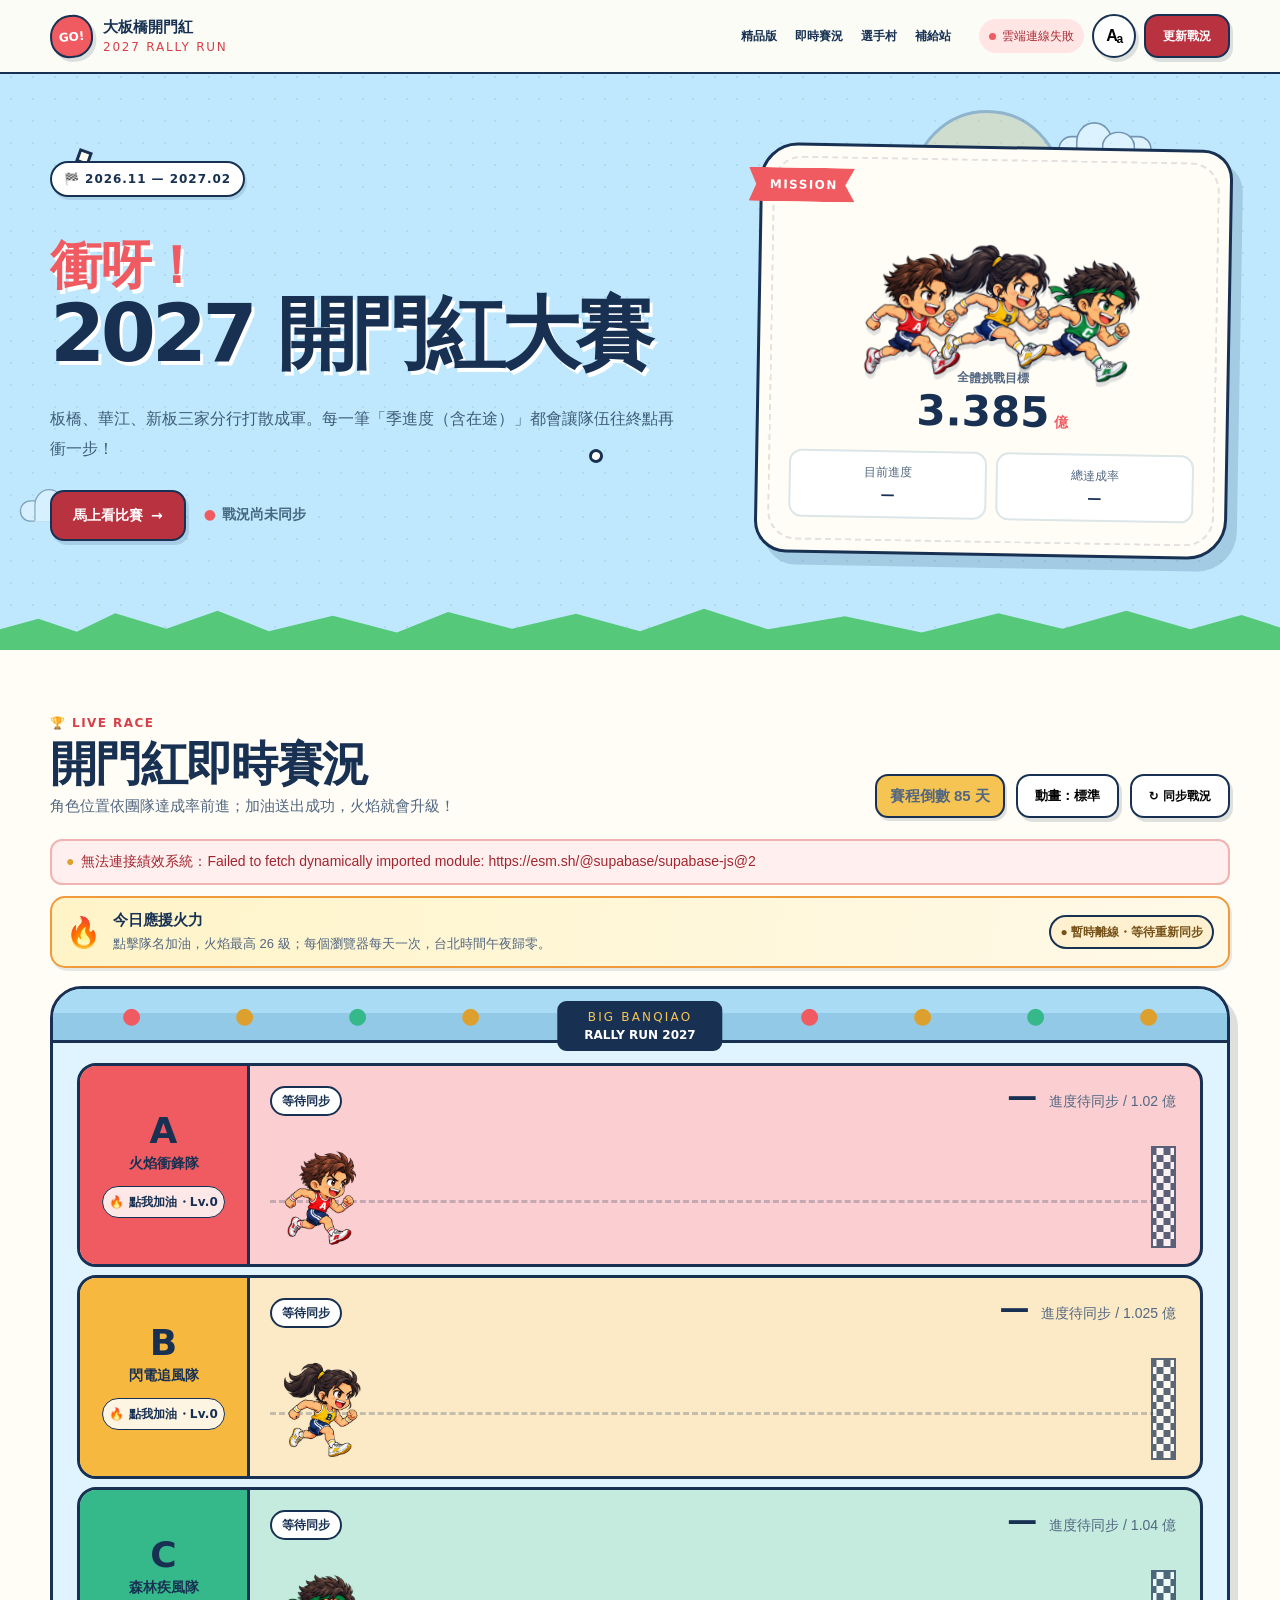
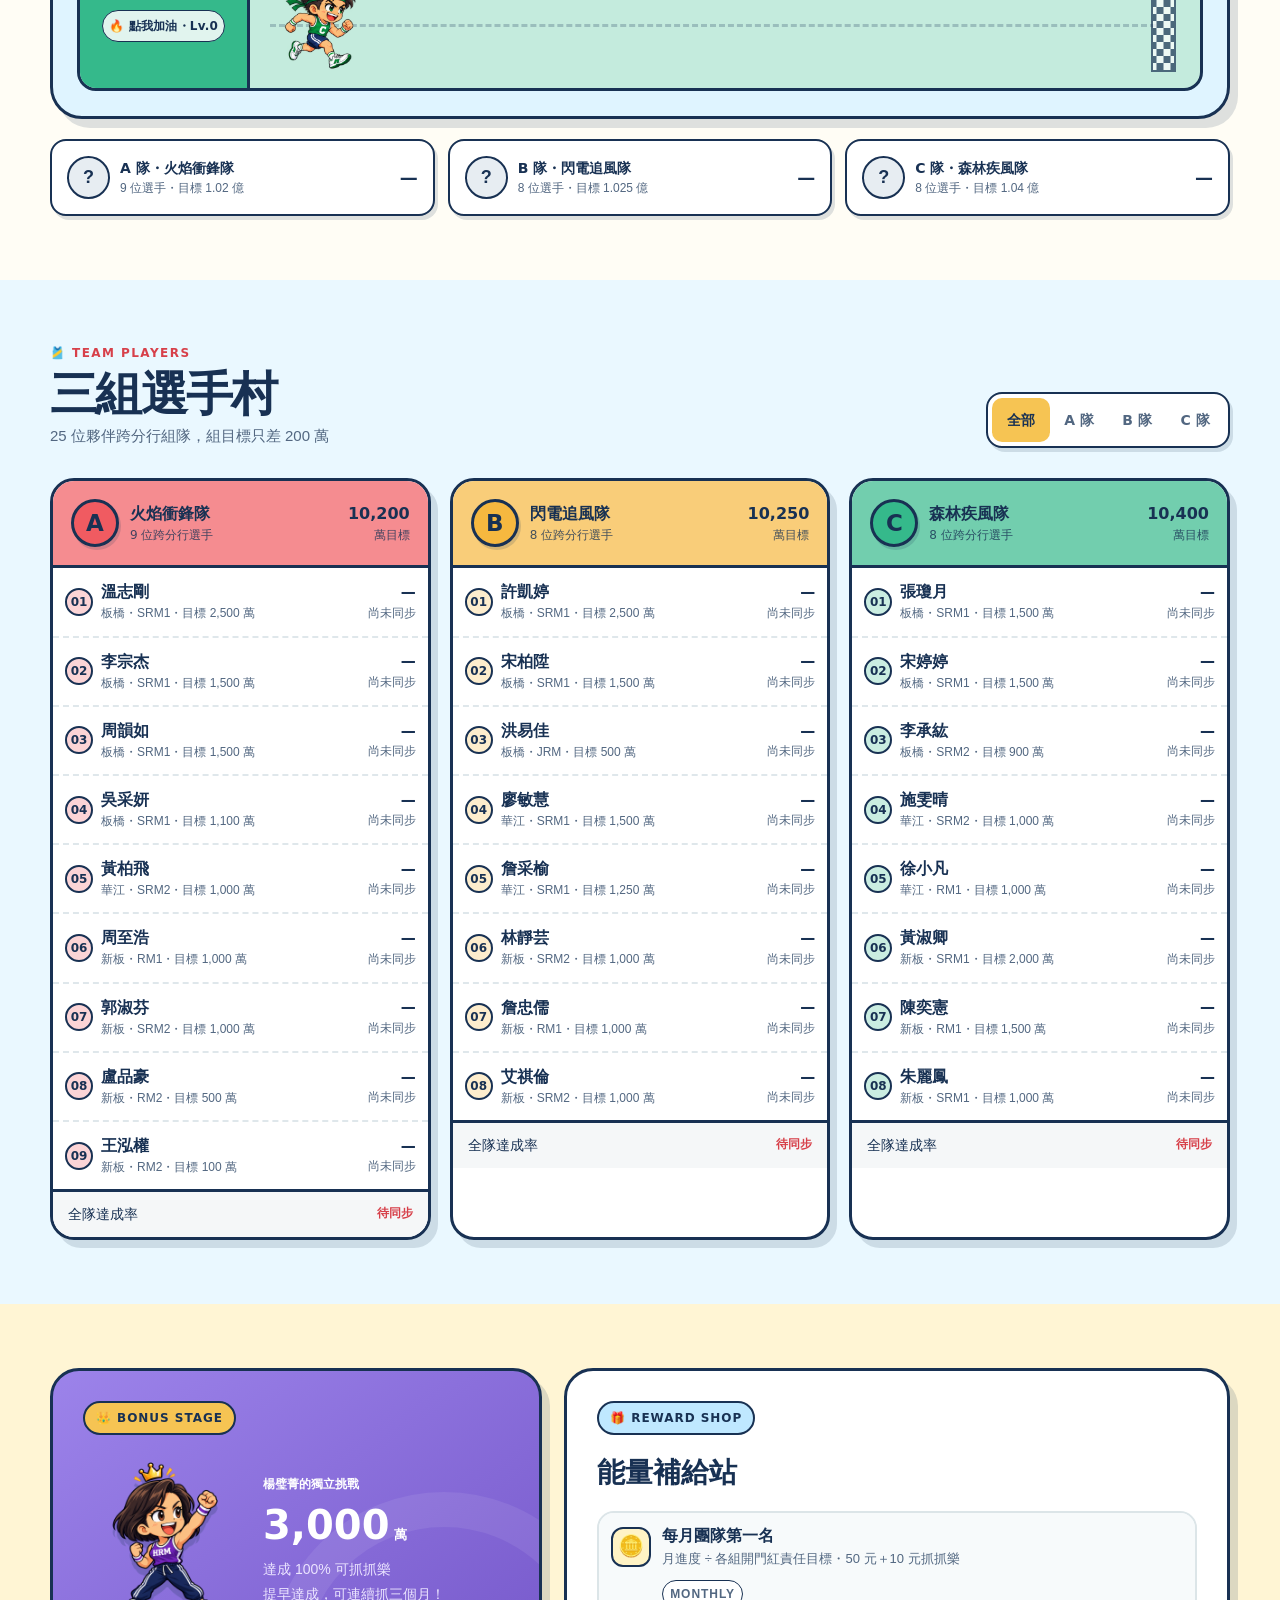
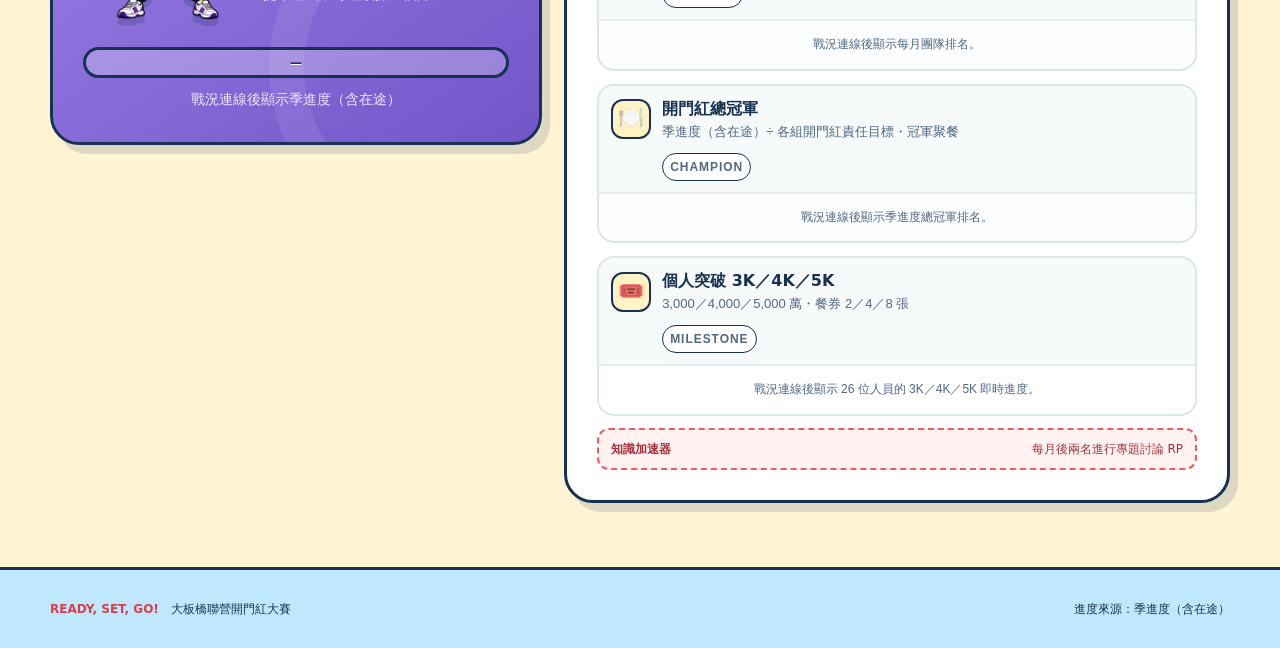
==== commit 38ac3907: "Add running sprites and responsive cheer animation feedback" ====
--- a/cartoon/index.html
+++ b/cartoon/index.html
@@ -8,6 +8,7 @@
   <title>衝呀！2027 開門紅大賽｜卡通賽跑版</title>
   <link rel="icon" href="data:image/svg+xml,%3Csvg xmlns='http://www.w3.org/2000/svg' viewBox='0 0 64 64'%3E%3Crect width='64' height='64' rx='16' fill='%23bfe8ff'/%3E%3Ccircle cx='31' cy='29' r='16' fill='%23f6b83f' stroke='%23183153' stroke-width='4'/%3E%3Cpath d='M21 28h3m14 0h3M25 37c4 3 9 3 13 0' fill='none' stroke='%23183153' stroke-width='4' stroke-linecap='round'/%3E%3C/svg%3E">
   <link rel="stylesheet" href="styles.css?v=20261008-usability">
+  <link rel="stylesheet" href="motion.css?v=20261008-motion">
 </head>
 <body>
   <a class="skip-link" href="#race">跳到即時賽況</a>
@@ -86,8 +87,8 @@
     <section id="race" class="race-section">
       <div class="shell">
         <div class="section-title race-title">
-          <div><p>🏆 LIVE RACE</p><h2>開門紅即時賽況</h2><span>角色位置依團隊達成率前進；點擊隊伍，火焰立即升級！</span></div>
-          <div class="race-actions"><span id="countdown" class="countdown">距離開賽 —</span><button id="refresh-button" class="game-button white" type="button" disabled>↻ 同步戰況</button></div>
+          <div><p>🏆 LIVE RACE</p><h2>開門紅即時賽況</h2><span>角色位置依團隊達成率前進；加油送出成功，火焰就會升級！</span></div>
+          <div class="race-actions"><span id="countdown" class="countdown">距離開賽 —</span><button id="motion-toggle" class="game-button white motion-toggle" type="button" aria-pressed="false">動畫：標準</button><button id="refresh-button" class="game-button white" type="button" disabled>↻ 同步戰況</button></div>
         </div>
         <p id="status-message" class="status-line" aria-live="polite">正在連線公開戰況…</p>
         <div class="cheer-guide">
@@ -197,6 +198,6 @@
   </dialog>
 
   <script src="../config.js"></script>
-  <script defer src="app.js?v=20261008-usability"></script>
+  <script defer src="app.js?v=20261008-motion"></script>
 </body>
 </html>
--- a/cartoon/motion.css
+++ b/cartoon/motion.css
@@ -0,0 +1,77 @@
+/* Keep movement inside the track; scores and the runner's race position stay authoritative. */
+.race-actions { flex-wrap: wrap; justify-content: flex-end; }
+.motion-toggle { font-size: .8125rem; white-space: nowrap; }
+.motion-toggle[aria-pressed="true"] { background: #e8faf2; }
+.motion-toggle:disabled { opacity: 1; color: var(--ink-soft); cursor: default; }
+.race-track { clip-path: inset(0 -4px -8px -20px); }
+.runner-wrap { transition: left 850ms cubic-bezier(.22,.75,.25,1); }
+.runner-body { position: absolute; z-index: 3; inset: 0; transform-origin: 50% 90%; animation: runner-stride-bob 320ms ease-in-out infinite; }
+.runner-img, .race-lane.cheer-bursting .runner-img { animation: none; }
+.runner-sprite { display: none; position: absolute; top: 0; left: 6px; width: 96px; height: 96px; background: url("assets/runner-sprites.png") no-repeat 0 var(--sprite-row,0%); background-size: 600% 300%; animation: runner-frames 640ms steps(1,end) infinite; }
+html[data-runner-sprites="ready"] .runner-sprite { display: block; }
+html[data-runner-sprites="ready"] .runner-img { opacity: 0; }
+[data-team-lane="B"] .runner-sprite { animation-delay: -210ms; }
+[data-team-lane="C"] .runner-sprite { animation-delay: -420ms; }
+.runner-dust { position: absolute; z-index: 0; left: 2px; bottom: 1px; width: 75px; height: 14px; pointer-events: none; }
+.runner-dust i { position: absolute; bottom: 0; width: 12px; height: 7px; border: 1px solid rgba(24,49,83,.16); border-radius: 50%; background: rgba(255,253,245,.7); opacity: 0; animation: track-dust 960ms ease-out infinite; }
+.runner-dust i:nth-child(2) { left: 20px; animation-delay: -320ms; }
+.runner-dust i:nth-child(3) { left: 35px; animation-delay: -640ms; }
+
+/* The outer layer owns level sizing; its inner layer owns the flicker, so upgrades can tween. */
+.boost-fire, .race-lane.cheer-bursting .boost-fire { transform: scaleX(var(--fire-scale)) scaleY(calc(.3 + var(--heat) * .8)); transition: transform 560ms cubic-bezier(.2,.8,.25,1), opacity 320ms ease; animation: none; filter: none; will-change: auto; }
+.boost-fire:not(.is-lit) { visibility: visible; opacity: 0; }
+.fire-visual { position: absolute; inset: 0; transform-origin: 100% 50%; animation: flame-breathe var(--flicker,480ms) ease-in-out infinite alternate; filter: drop-shadow(0 0 var(--fire-glow,7px) color-mix(in srgb,var(--middle),transparent 35%)); }
+.boost-fire:not(.is-lit) .fire-visual, .boost-fire:not(.is-lit) .fire-visual * { animation-play-state: paused; }
+.boost-fire .flame-art path { transition: fill 450ms ease; }
+.race-lane.cheer-bursting { animation: none; }
+.race-lane.cheer-bursting .lane-label small { animation: cheer-button-pop 400ms ease-out; }
+.race-lane.cheer-bursting .fire-visual { animation: flame-success 850ms ease-out; }
+.race-lane.cheer-bursting .runner-body { animation: runner-success 700ms ease-out; }
+.race-lane.cheer-bursting .runner-wrap::after { content: none; }
+.cheer-shockwave { position: absolute; z-index: 2; left: 10px; top: 26px; width: 62px; height: 62px; border: 3px solid #ffbd36; border-radius: 50%; opacity: 0; pointer-events: none; }
+.cheer-bursting .cheer-shockwave { animation: cheer-ring 800ms ease-out; }
+.cheer-feedback { position: absolute; z-index: 12; top: 4px; left: 0; width: 108px; padding: 4px 5px; border: 2px solid var(--ink); border-radius: 99px; background: #fff3b9; box-shadow: 0 3px 0 rgba(24,49,83,.15); color: var(--ink); font-size: .75rem; font-weight: 900; line-height: 1.4; text-align: center; white-space: nowrap; pointer-events: none; }
+.cheer-feedback[hidden] { display: none; }
+.cheer-bursting .cheer-feedback { animation: cheer-label 1100ms ease-out both; }
+
+@keyframes runner-frames {
+  0%, 100% { background-position-x: 0%; }
+  16.6667% { background-position-x: 20%; }
+  33.3333% { background-position-x: 40%; }
+  50% { background-position-x: 60%; }
+  66.6667% { background-position-x: 80%; }
+  83.3333% { background-position-x: 100%; }
+}
+@keyframes runner-stride-bob { 0%,100% { transform: translateY(0); } 50% { transform: translateY(-1px); } }
+@keyframes track-dust { 0% { opacity: 0; transform: translate(5px,0) scale(.4); } 20% { opacity: .6; } 100% { opacity: 0; transform: translate(-21px,-5px) scale(1.4); } }
+@keyframes flame-breathe { from { transform: scaleX(.96) scaleY(.97) skewY(-1deg); } to { transform: scaleX(1.05) scaleY(1.025) skewY(1deg); } }
+@keyframes flame-success { 0% { transform: scaleX(.9); } 35% { transform: scaleX(1.12) scaleY(1.07); } 100% { transform: scale(1); } }
+@keyframes runner-success { 0%,100% { transform: translateY(0); } 40% { transform: translateY(-2px); } 70% { transform: translateY(1px); } }
+@keyframes cheer-button-pop { 0%,100% { transform: scale(1); } 45% { transform: scale(1.07); } }
+@keyframes cheer-ring { 0% { opacity: .85; transform: scale(.3); } 100% { opacity: 0; transform: scale(1.7); } }
+@keyframes cheer-label { 0% { opacity: 0; transform: translateY(8px) scale(.9); } 18%,75% { opacity: 1; transform: translateY(0) scale(1); } 100% { opacity: 0; transform: translateY(-4px); } }
+
+/* No permanent GPU layer promotion; off-screen/background races stop their animation clocks. */
+html[data-race-paused="true"] .race-lane *,
+html[data-race-paused="true"] .race-lane *::before,
+html[data-race-paused="true"] .race-lane *::after,
+html[data-race-paused="true"] .cheer-guide-icon { animation-play-state: paused !important; }
+html[data-motion="reduced"] *, html[data-motion="reduced"] *::before, html[data-motion="reduced"] *::after { animation: none !important; transition: none !important; scroll-behavior: auto !important; }
+html[data-motion="reduced"] .runner-img { opacity: 1; }
+html[data-motion="reduced"] .runner-sprite,
+html[data-motion="reduced"] .runner-dust,
+html[data-motion="reduced"] .cheer-shockwave,
+html[data-motion="reduced"] .fire-streak,
+html[data-motion="reduced"] .fire-spark { display: none; }
+html[data-motion="reduced"] .fire-visual { filter: none; }
+@media (prefers-reduced-motion: reduce) {
+  .runner-img { opacity: 1 !important; }
+  .runner-sprite, .runner-dust, .cheer-shockwave, .fire-streak, .fire-spark { display: none !important; }
+}
+@media (max-width: 740px) {
+  .race-actions { display: grid; grid-template-columns: 1fr 1fr; gap: 9px; }
+  .countdown { grid-column: 1 / -1; justify-self: start; }
+  .race-actions .game-button { min-height: 44px; padding-inline: 10px; }
+  .runner-dust i:nth-child(3), .fire-spark.three, .fire-spark.four, .fire-streak.three { display: none; }
+  .fire-visual { filter: none; }
+}
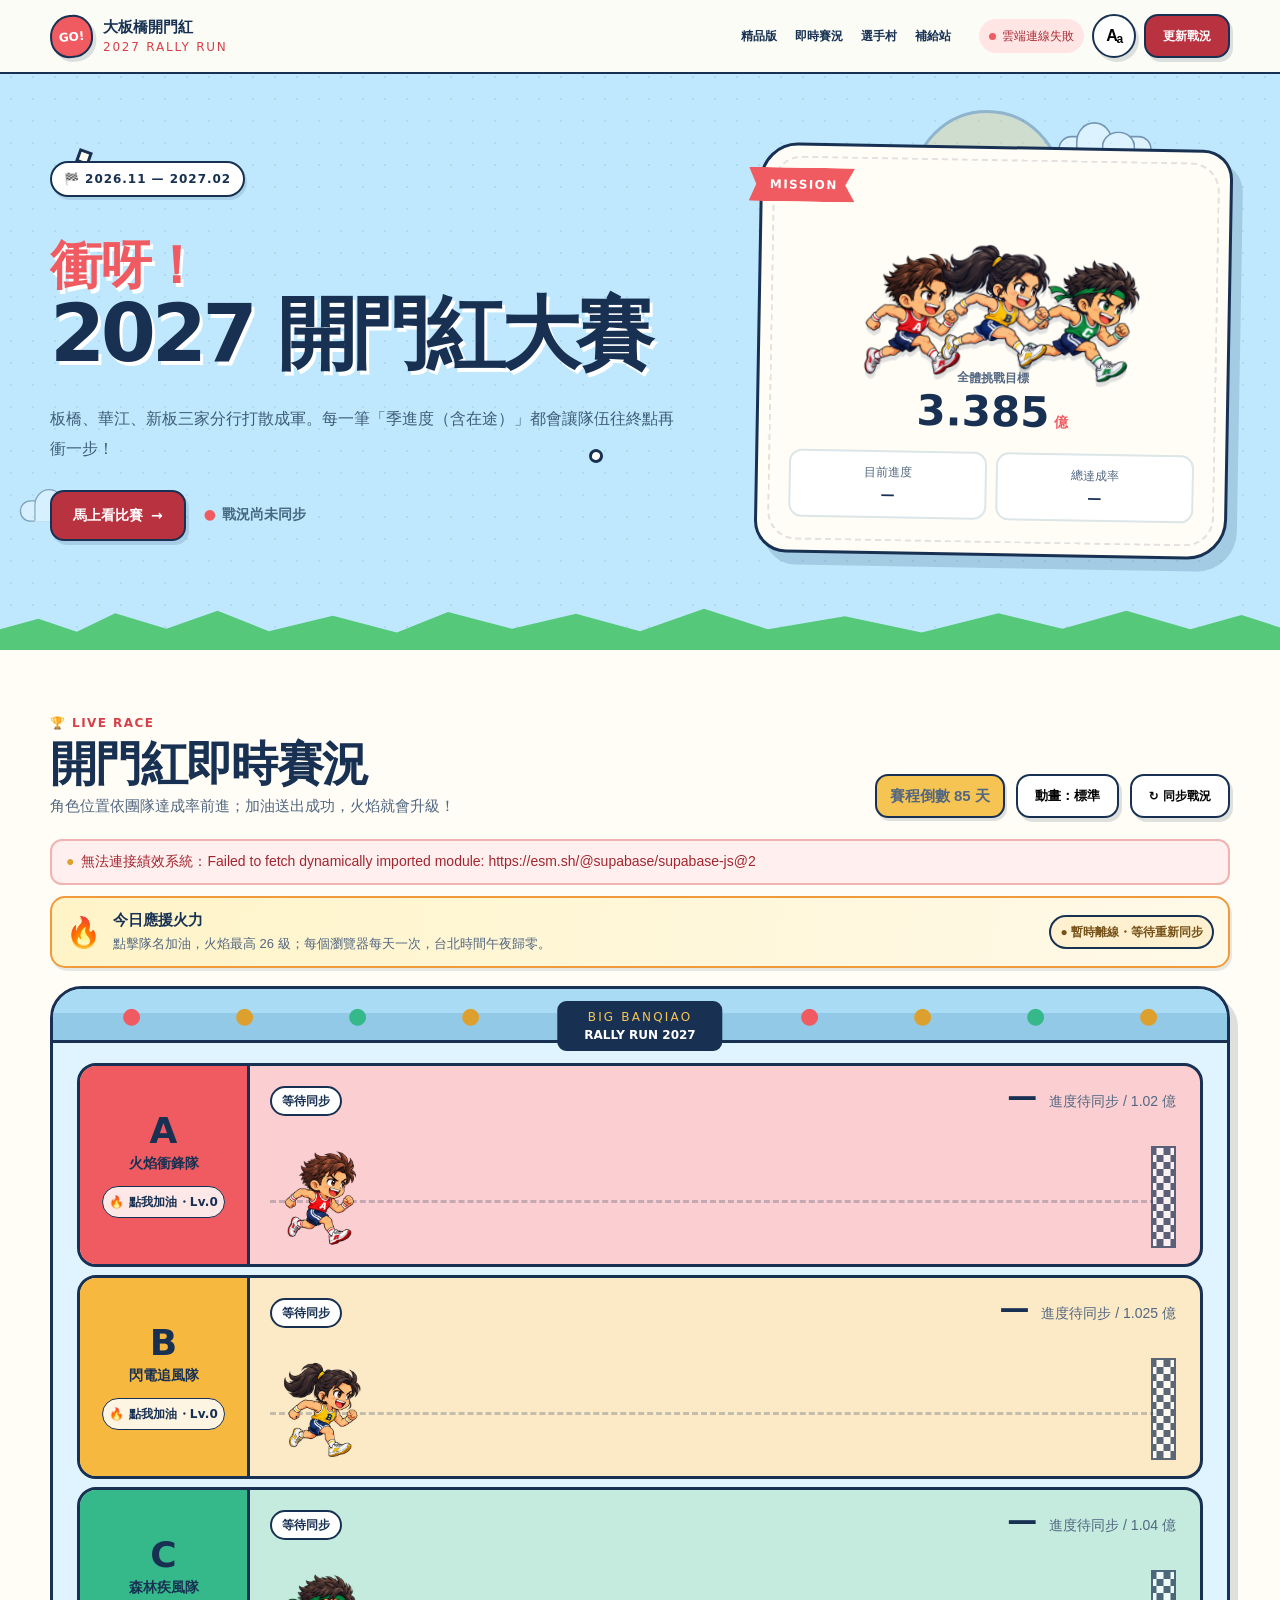
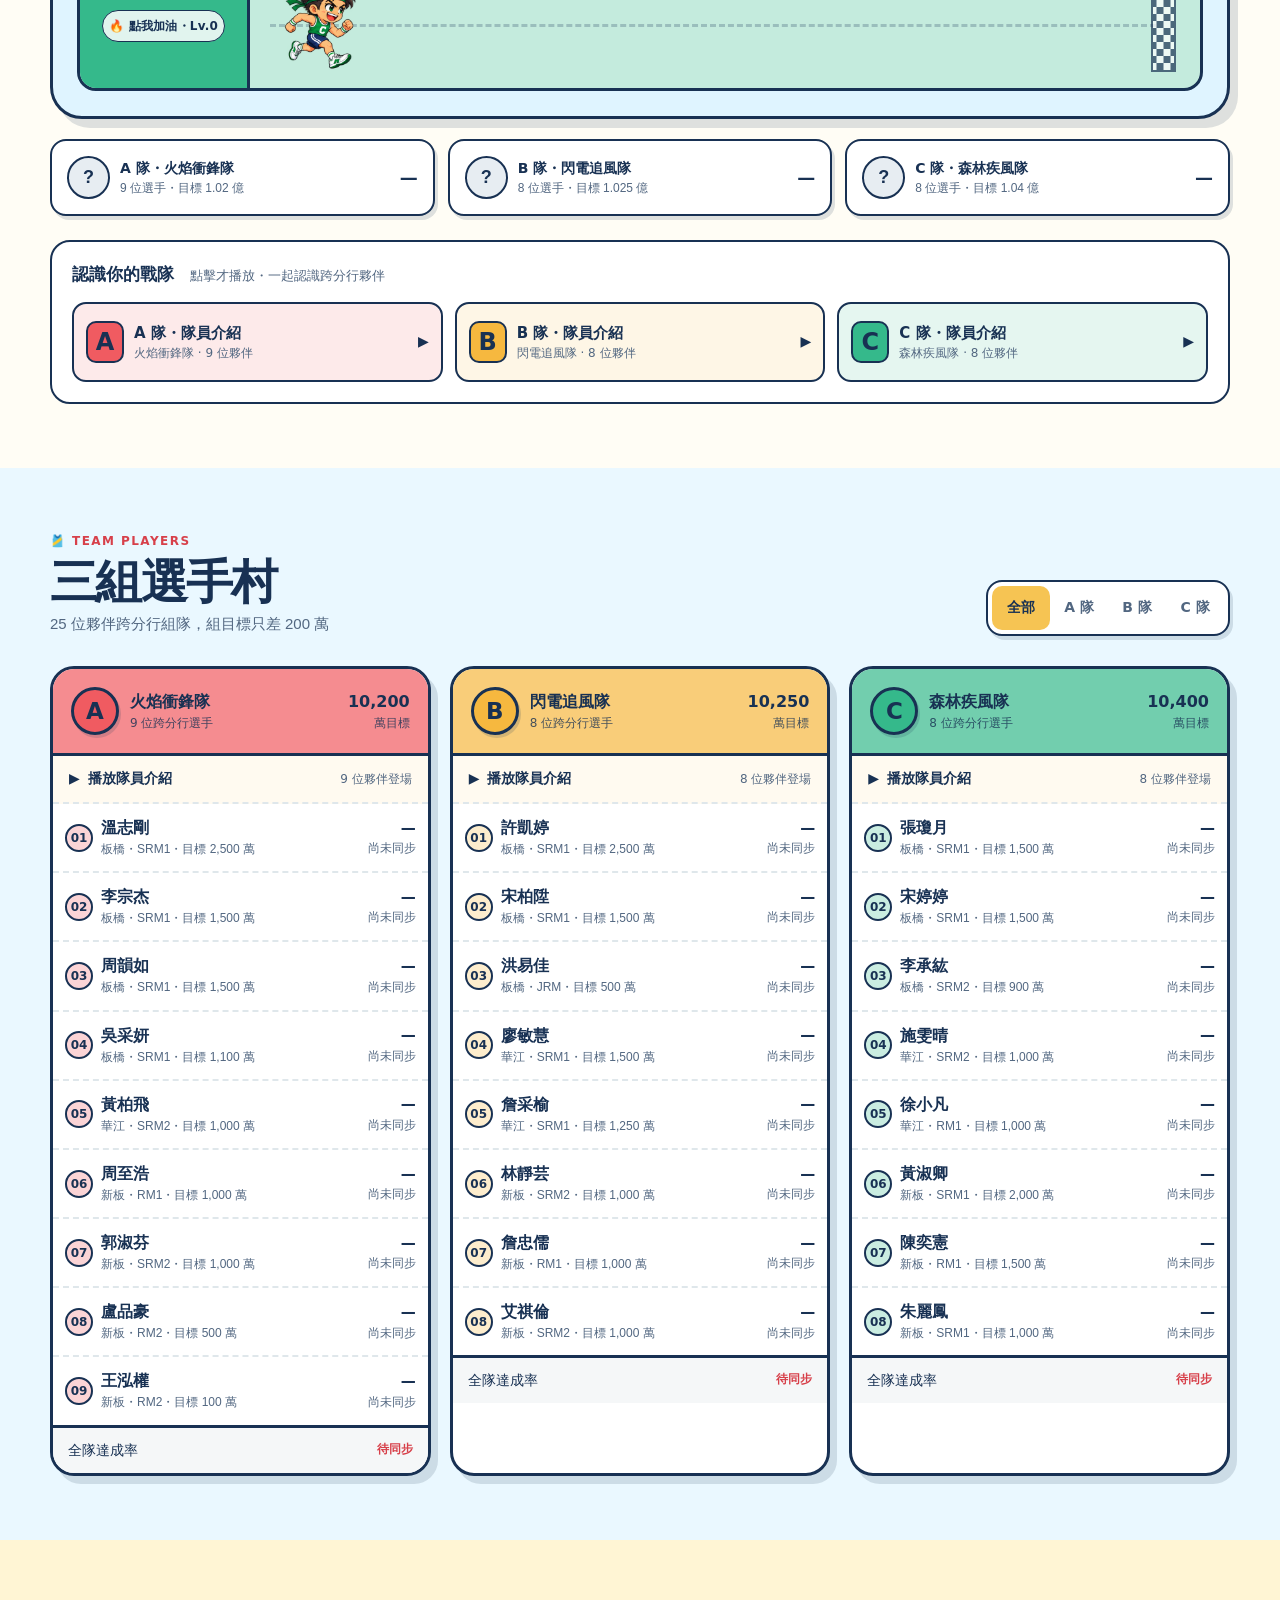
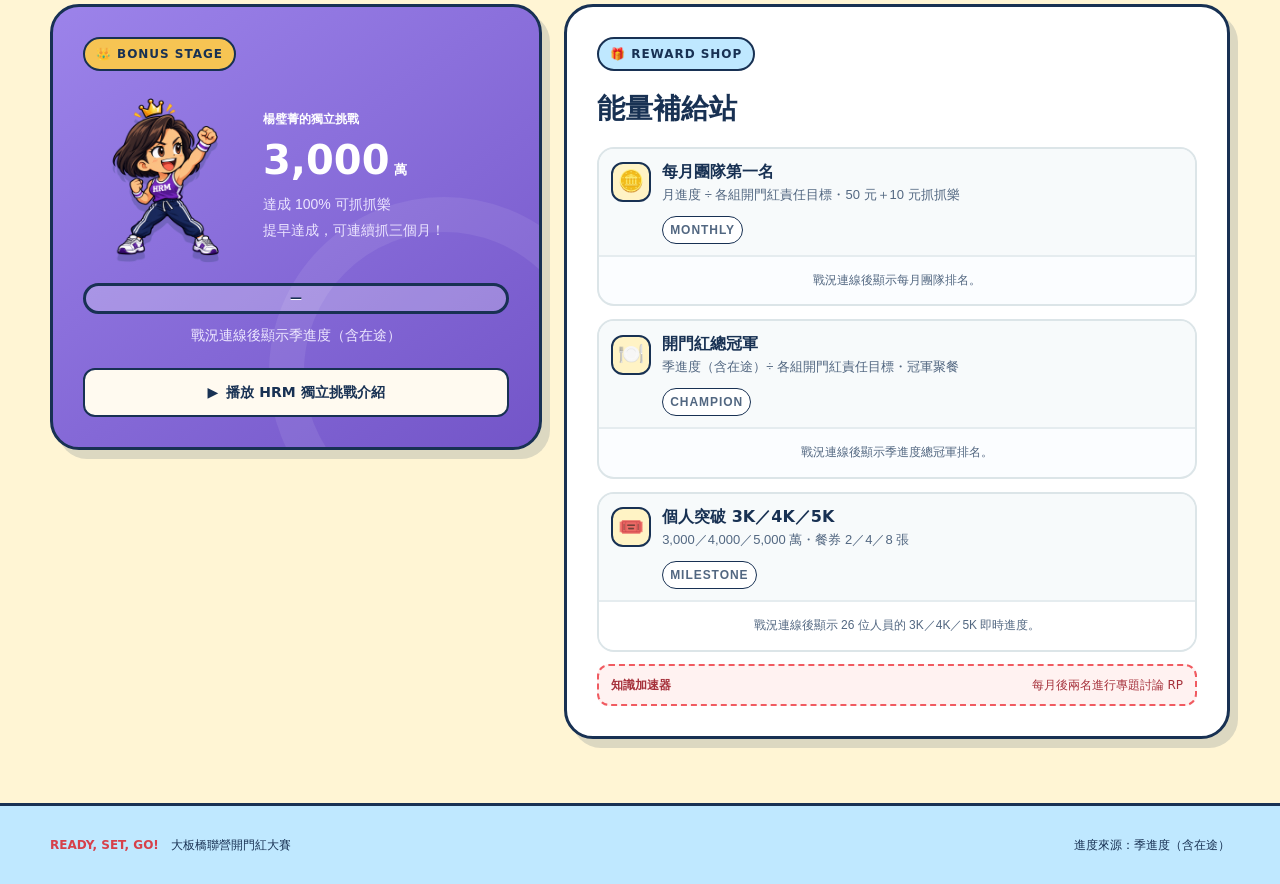
==== commit 9ec8b300: "Add click-to-play team member introductions" ====
--- a/cartoon/index.html
+++ b/cartoon/index.html
@@ -9,6 +9,7 @@
   <link rel="icon" href="data:image/svg+xml,%3Csvg xmlns='http://www.w3.org/2000/svg' viewBox='0 0 64 64'%3E%3Crect width='64' height='64' rx='16' fill='%23bfe8ff'/%3E%3Ccircle cx='31' cy='29' r='16' fill='%23f6b83f' stroke='%23183153' stroke-width='4'/%3E%3Cpath d='M21 28h3m14 0h3M25 37c4 3 9 3 13 0' fill='none' stroke='%23183153' stroke-width='4' stroke-linecap='round'/%3E%3C/svg%3E">
   <link rel="stylesheet" href="styles.css?v=20261008-usability">
   <link rel="stylesheet" href="motion.css?v=20261008-motion">
+  <link rel="stylesheet" href="team-intro.css?v=20261008-intro">
 </head>
 <body>
   <a class="skip-link" href="#race">跳到即時賽況</a>
@@ -102,6 +103,14 @@
           <div id="raceboard" class="raceboard" aria-live="polite"></div>
         </div>
         <div id="podium" class="podium-row"></div>
+        <div class="team-intro-hub" role="group" aria-label="播放隊員介紹">
+          <p><b>認識你的戰隊</b><span>點擊才播放・一起認識跨分行夥伴</span></p>
+          <div class="team-intro-entries">
+            <button type="button" data-intro-team="A" aria-haspopup="dialog" aria-controls="team-intro-dialog" style="--intro-team:#f05b61"><span class="intro-entry-letter">A</span><span><b>A 隊・隊員介紹</b><small>火焰衝鋒隊 · 9 位夥伴</small></span><span class="intro-play-icon" aria-hidden="true">▶</span></button>
+            <button type="button" data-intro-team="B" aria-haspopup="dialog" aria-controls="team-intro-dialog" style="--intro-team:#f6b83f"><span class="intro-entry-letter">B</span><span><b>B 隊・隊員介紹</b><small>閃電追風隊 · 8 位夥伴</small></span><span class="intro-play-icon" aria-hidden="true">▶</span></button>
+            <button type="button" data-intro-team="C" aria-haspopup="dialog" aria-controls="team-intro-dialog" style="--intro-team:#35b98b"><span class="intro-entry-letter">C</span><span><b>C 隊・隊員介紹</b><small>森林疾風隊 · 8 位夥伴</small></span><span class="intro-play-icon" aria-hidden="true">▶</span></button>
+          </div>
+        </div>
       </div>
     </section>
 
@@ -130,6 +139,7 @@
           </div>
           <div class="hrm-track"><i id="hrm-bar"></i><b id="hrm-badge">—</b></div>
           <p id="hrm-progress">戰況連線後顯示季進度（含在途）</p>
+          <button class="team-intro-link hrm-intro-link" type="button" data-intro-team="HRM" aria-haspopup="dialog" aria-controls="team-intro-dialog"><span aria-hidden="true">▶</span> 播放 HRM 獨立挑戰介紹</button>
         </article>
 
         <article class="supply-card">
@@ -159,6 +169,29 @@
   <footer><div class="shell"><p><b>READY, SET, GO!</b>　大板橋聯營開門紅大賽</p><p>進度來源：季進度（含在途）</p></div></footer>
 
   <div id="cheer-toast" class="cheer-toast" role="status" aria-live="polite" hidden></div>
+
+  <dialog id="team-intro-dialog" class="team-intro-dialog" aria-labelledby="intro-title" aria-describedby="intro-instructions">
+    <div class="intro-shell">
+      <header class="intro-header">
+        <div><p>MEET THE TEAM</p><h2 id="intro-title">隊員介紹</h2></div>
+        <button id="intro-close" class="intro-close" type="button" aria-label="關閉隊員介紹" autofocus>×</button>
+      </header>
+      <div id="intro-stage" class="intro-stage" aria-live="off" aria-atomic="true"></div>
+      <footer class="intro-controls">
+        <div class="intro-position-row"><b id="intro-position">隊伍開場</b><span>編號選人・內容可上下捲動</span></div>
+        <div id="intro-timeline" class="intro-timeline" role="group" aria-label="選擇隊員"></div>
+        <div id="intro-progress" class="intro-progress" role="progressbar" aria-label="隊員介紹播放進度" aria-valuemin="0" aria-valuemax="100" aria-valuenow="0"><i id="intro-progress-fill"></i></div>
+        <div class="intro-playback">
+          <button id="intro-prev" type="button" aria-label="上一位或開場">← 上一位</button>
+          <button id="intro-toggle" class="intro-primary" type="button">暫停播放</button>
+          <button id="intro-next" type="button" aria-label="下一位或全隊名單">下一位 →</button>
+          <button id="intro-replay" type="button">↻ 重播</button>
+        </div>
+        <p id="intro-status" class="intro-status" role="status" aria-live="polite"></p>
+        <p id="intro-instructions" class="intro-instructions">← → 切換隊員・Esc 關閉。介紹不會送出加油或修改成績。</p>
+      </footer>
+    </div>
+  </dialog>
 
   <dialog id="login-dialog" class="pop-dialog" aria-labelledby="login-title">
     <div class="dialog-card">
@@ -198,6 +231,7 @@
   </dialog>
 
   <script src="../config.js"></script>
-  <script defer src="app.js?v=20261008-motion"></script>
+  <script defer src="app.js?v=20261008-intro"></script>
+  <script defer src="team-intro.js?v=20261008-intro"></script>
 </body>
 </html>
--- a/cartoon/team-intro.css
+++ b/cartoon/team-intro.css
@@ -0,0 +1,115 @@
+/* An opt-in, team-coloured roster presentation. No intro effects run while the dialog is closed. */
+.team-intro-hub { margin-top: 24px; padding: 20px; border: 2px solid var(--ink); border-radius: 20px; background: white; }
+.team-intro-hub > p { display: flex; flex-wrap: wrap; align-items: baseline; gap: 8px 16px; margin: 0 0 14px; }
+.team-intro-hub > p b { font-size: 1.0625rem; }
+.team-intro-hub > p span { color: var(--ink-soft); font-size: .8125rem; }
+.team-intro-entries { display: grid; grid-template-columns: repeat(3,minmax(0,1fr)); gap: 12px; }
+.team-intro-entries button { display: flex; gap: 10px; align-items: center; min-width: 0; min-height: 80px; padding: 12px; border: 2px solid var(--ink); border-radius: 14px; color: var(--ink); background: color-mix(in srgb,var(--intro-team),white 87%); cursor: pointer; text-align: left; transition: transform 150ms ease, box-shadow 150ms ease; }
+.team-intro-entries button:hover { transform: translateY(-2px); box-shadow: var(--shadow-small); }
+.intro-entry-letter { display: grid; flex: 0 0 38px; height: 42px; place-items: center; border: 2px solid var(--ink); border-radius: 10px; background: var(--intro-team); font-size: 1.5rem; font-weight: 900; }
+.team-intro-entries b, .team-intro-entries small { display: block; }
+.team-intro-entries b { font-size: .9375rem; }
+.team-intro-entries small { color: var(--ink-soft); font-size: .75rem; }
+.intro-play-icon { margin-left: auto; font-size: .875rem; }
+.team-intro-link { display: flex; align-items: center; gap: 8px; width: 100%; min-height: 48px; padding: 12px 16px; border: 0; border-bottom: 2px dashed #dfe7eb; background: #fffaf0; color: var(--ink); font-size: .875rem; font-weight: 800; cursor: pointer; text-align: left; }
+.team-intro-link:hover { background: #fff0bc; }
+.intro-link-note { margin-left: auto; color: var(--ink-soft); font-size: .75rem; font-weight: 500; }
+.hrm-intro-link { position: relative; border: 2px solid var(--ink); border-radius: 12px; margin-top: 20px; justify-content: center; }
+[data-intro-team]:focus-visible, .team-intro-dialog button:focus-visible { outline: 3px solid var(--ink); outline-offset: 3px; }
+
+.team-intro-dialog { --intro-team: #f05b61; --intro-ink: #183153; width: min(960px,calc(100% - 32px)); max-width: none; max-height: calc(100dvh - 32px); padding: 0; overflow: hidden; border: 3px solid var(--ink); border-radius: 28px; background: var(--paper); color: var(--ink); box-shadow: 0 18px 80px rgba(10,25,47,.35); }
+.team-intro-dialog::backdrop { background: rgba(10,25,47,.8); backdrop-filter: blur(6px); }
+.intro-shell { display: flex; flex-direction: column; max-height: calc(100dvh - 38px); }
+.intro-header { display: flex; align-items: center; justify-content: space-between; gap: 16px; flex: 0 0 auto; padding: 20px 26px; border-bottom: 2px solid var(--ink); background: var(--intro-team); }
+.intro-header p { margin: 0 0 3px; font-size: .6875rem; font-weight: 900; letter-spacing: .2em; }
+.intro-header h2 { margin: 0; font-size: clamp(1.125rem,2.2vw,1.5rem); line-height: 1.4; }
+.intro-close { flex: 0 0 44px; height: 44px; border: 2px solid var(--ink); border-radius: 50%; background: var(--paper); color: var(--ink); font-size: 1.75rem; font-weight: 800; line-height: 1; cursor: pointer; }
+.intro-stage { position: relative; display: grid; flex: 0 1 365px; grid-template-columns: .85fr 1.15fr; gap: 24px; align-items: center; min-height: 0; padding: 26px 36px; overflow: auto; overscroll-behavior: contain; background: radial-gradient(ellipse at 18% 52%,color-mix(in srgb,var(--intro-team),white 62%),transparent 54%),var(--paper); }
+.intro-visual { position: relative; display: grid; place-items: center; min-height: 260px; }
+.intro-visual::before { position: absolute; inset: 12% 4%; content: ""; border: 2px solid color-mix(in srgb,var(--intro-team),transparent 45%); border-radius: 50%; transform: rotate(-15deg); }
+.intro-letter { position: absolute; left: 4%; top: -20px; color: color-mix(in srgb,var(--intro-team),transparent 57%); font-size: 12rem; font-weight: 900; line-height: 1; letter-spacing: -.08em; }
+.team-intro-dialog[data-team="HRM"] .intro-letter { top: 10px; font-size: 6rem; }
+.intro-mascot { position: relative; display: block; width: 100%; max-width: 290px; height: 260px; object-fit: contain; filter: drop-shadow(0 9px 0 rgba(24,49,83,.1)); }
+.intro-content { position: relative; min-width: 0; }
+.intro-kicker { margin: 0 0 14px; color: var(--ink-soft); font-size: .8125rem; font-weight: 900; letter-spacing: .15em; }
+.intro-name, .intro-team-name { margin: 0 0 14px; font-size: clamp(2rem,4vw,3.75rem); font-weight: 900; line-height: 1.12; letter-spacing: -.045em; overflow-wrap: anywhere; }
+.intro-team-name { font-size: clamp(1.875rem,3.6vw,3rem); }
+.intro-detail { display: inline-block; margin: 0 0 20px; padding: 6px 12px; border: 1.5px solid var(--ink); border-radius: 99px; background: white; font-size: .9375rem; }
+.intro-target { display: grid; gap: 4px; margin: 0; padding: 14px 18px; border-left: 5px solid var(--intro-team); border-radius: 0 14px 14px 0; background: white; }
+.intro-target small { color: var(--ink-soft); font-size: .8125rem; }
+.intro-target b { font-size: 1.75rem; line-height: 1.3; }
+.intro-note { margin: 14px 0 0; color: var(--ink-soft); font-size: .8125rem; line-height: 1.6; }
+.intro-lineup { display: grid; grid-template-columns: repeat(3,minmax(0,1fr)); gap: 7px; }
+.intro-lineup > span { display: grid; padding: 8px; border: 1px solid color-mix(in srgb,var(--intro-team),var(--ink) 25%); border-radius: 9px; background: white; font-size: .9375rem; font-weight: 800; }
+.intro-lineup small { color: var(--ink-soft); font-size: .6875rem; font-weight: 500; }
+.intro-controls { flex: 0 0 auto; margin: 0; padding: 16px 26px; border-top: 2px solid var(--ink); background: white; }
+.intro-position-row { display: flex; justify-content: space-between; gap: 10px; margin-bottom: 8px; font-size: .8125rem; }
+.intro-position-row > span { color: var(--ink-soft); font-size: .75rem; }
+.intro-timeline { display: flex; gap: 6px; padding: 4px; overflow-x: auto; scrollbar-width: thin; scrollbar-color: var(--intro-team) transparent; }
+.intro-timeline button { flex: 0 0 auto; min-width: 44px; min-height: 44px; padding: 4px 10px; border: 1.5px solid #dce5e8; border-radius: 10px; background: #f7fafb; color: var(--ink); font-size: .8125rem; font-weight: 700; cursor: pointer; }
+.intro-timeline button[aria-current="true"], .intro-timeline button[aria-current="step"] { border-color: var(--ink); background: var(--intro-team); }
+.intro-progress { height: 5px; margin: 9px 0 14px; overflow: hidden; border-radius: 99px; background: #e9eef1; }
+.intro-progress i { display: block; width: 0; height: 100%; border-radius: inherit; background: var(--intro-team); transition: width 300ms ease; }
+.intro-playback { display: grid; grid-template-columns: 1fr 1.4fr 1fr .85fr; gap: 10px; }
+.intro-playback button { min-height: 44px; padding: 8px 10px; border: 2px solid var(--ink); border-radius: 12px; background: white; color: var(--ink); font-size: .875rem; font-weight: 800; cursor: pointer; }
+.intro-playback .intro-primary { background: var(--ink); color: white; }
+.intro-playback button:disabled { cursor: default; opacity: .48; }
+.intro-status { min-height: 2.5em; margin: 8px 0 0; color: var(--ink-soft); font-size: .75rem; }
+.intro-instructions { margin: 5px 0 0; color: var(--ink-soft); font-size: .6875rem; }
+
+.team-intro-dialog[open] .intro-visual { animation: intro-character-enter 450ms cubic-bezier(.16,.8,.25,1) both; }
+.team-intro-dialog[open] .intro-content { animation: intro-copy-enter 350ms ease-out both; }
+.team-intro-dialog[open][data-playing="true"] .intro-mascot { animation: intro-mascot-bob 1800ms ease-in-out infinite; }
+.team-intro-dialog[data-playing="false"] .intro-visual, .team-intro-dialog[data-playing="false"] .intro-content { animation: none; }
+.team-intro-dialog[data-scene="finale"] .intro-team-name { font-size: 1.75rem; }
+.team-intro-dialog[data-scene="finale"] .intro-target { display: flex; align-items: center; justify-content: space-between; margin-top: 12px; padding: 8px 12px; }
+.team-intro-dialog[data-scene="finale"] .intro-target b { font-size: 1.25rem; }
+html[data-intro-open="true"] { overflow: hidden; }
+html[data-intro-open="true"] .race-lane *, html[data-intro-open="true"] .hero *, html[data-intro-open="true"] .cheer-guide-icon { animation-play-state: paused !important; }
+@keyframes intro-character-enter { from { opacity: 0; transform: translateX(-24px) scale(.96); } to { opacity: 1; transform: translateX(0) scale(1); } }
+@keyframes intro-copy-enter { from { opacity: 0; transform: translateY(12px); } to { opacity: 1; transform: translateY(0); } }
+@keyframes intro-mascot-bob { 0%,100% { transform: translateY(0) rotate(-1deg); } 50% { transform: translateY(-5px) rotate(1deg); } }
+@media (max-width: 860px) {
+  .team-intro-entries { grid-template-columns: 1fr; }
+  .team-intro-entries button { min-height: 70px; }
+}
+@media (max-width: 600px) {
+  .team-intro-hub { padding: 16px; }
+  .team-intro-dialog { width: calc(100% - 16px); max-height: calc(100dvh - 16px); border-radius: 20px; }
+  .intro-shell { height: min(820px,calc(100dvh - 22px)); max-height: calc(100dvh - 22px); }
+  .intro-header { padding: 12px 16px; }
+  .intro-header h2 { font-size: 1rem; }
+  .intro-stage { flex: 1 1 260px; grid-template-columns: 96px minmax(0,1fr); align-items: start; gap: 12px; padding: 20px 16px; }
+  .intro-visual { min-height: 120px; margin-top: 12px; }
+  .intro-letter { top: -10px; font-size: 6rem; }
+  .team-intro-dialog[data-team="HRM"] .intro-letter { top: 0; font-size: 2.75rem; }
+  .intro-mascot { height: 120px; }
+  .intro-kicker { margin-bottom: 9px; font-size: .6875rem; }
+  .intro-name, .intro-team-name { margin-bottom: 10px; font-size: 1.875rem; line-height: 1.25; }
+  .intro-detail { margin-bottom: 12px; padding: 4px 8px; font-size: .75rem; }
+  .intro-target { padding: 9px 10px; }
+  .intro-target small { font-size: .6875rem; }
+  .intro-target b { font-size: 1.375rem; }
+  .intro-note { margin-top: 9px; font-size: .6875rem; }
+  .intro-controls { padding: 12px; }
+  .intro-position-row { flex-wrap: wrap; gap: 4px; }
+  .intro-position-row > span { font-size: .6875rem; }
+  .intro-playback { grid-template-columns: 1fr 1.3fr 1fr; gap: 7px; }
+  .intro-playback button { padding: 7px 5px; font-size: .75rem; }
+  #intro-replay { grid-column: 1 / -1; }
+  .intro-lineup { grid-template-columns: repeat(2,minmax(0,1fr)); }
+  .intro-lineup > span { font-size: .8125rem; padding: 6px; }
+  .team-intro-dialog[data-scene="finale"] .intro-stage { grid-template-columns: 1fr; }
+  .team-intro-dialog[data-scene="finale"] .intro-visual { display: none; }
+  .team-intro-dialog[data-scene="finale"] .intro-note { display: none; }
+  .intro-link-note { display: none; }
+}
+@media (max-height: 650px) {
+  .intro-stage { min-height: 0; }
+  .intro-header { padding-block: 10px; }
+  .intro-controls { padding-block: 10px; }
+  .intro-instructions { display: none; }
+}
+@media (prefers-reduced-motion: reduce) {
+  .team-intro-dialog *, .team-intro-dialog *::before { animation: none !important; transition: none !important; }
+}
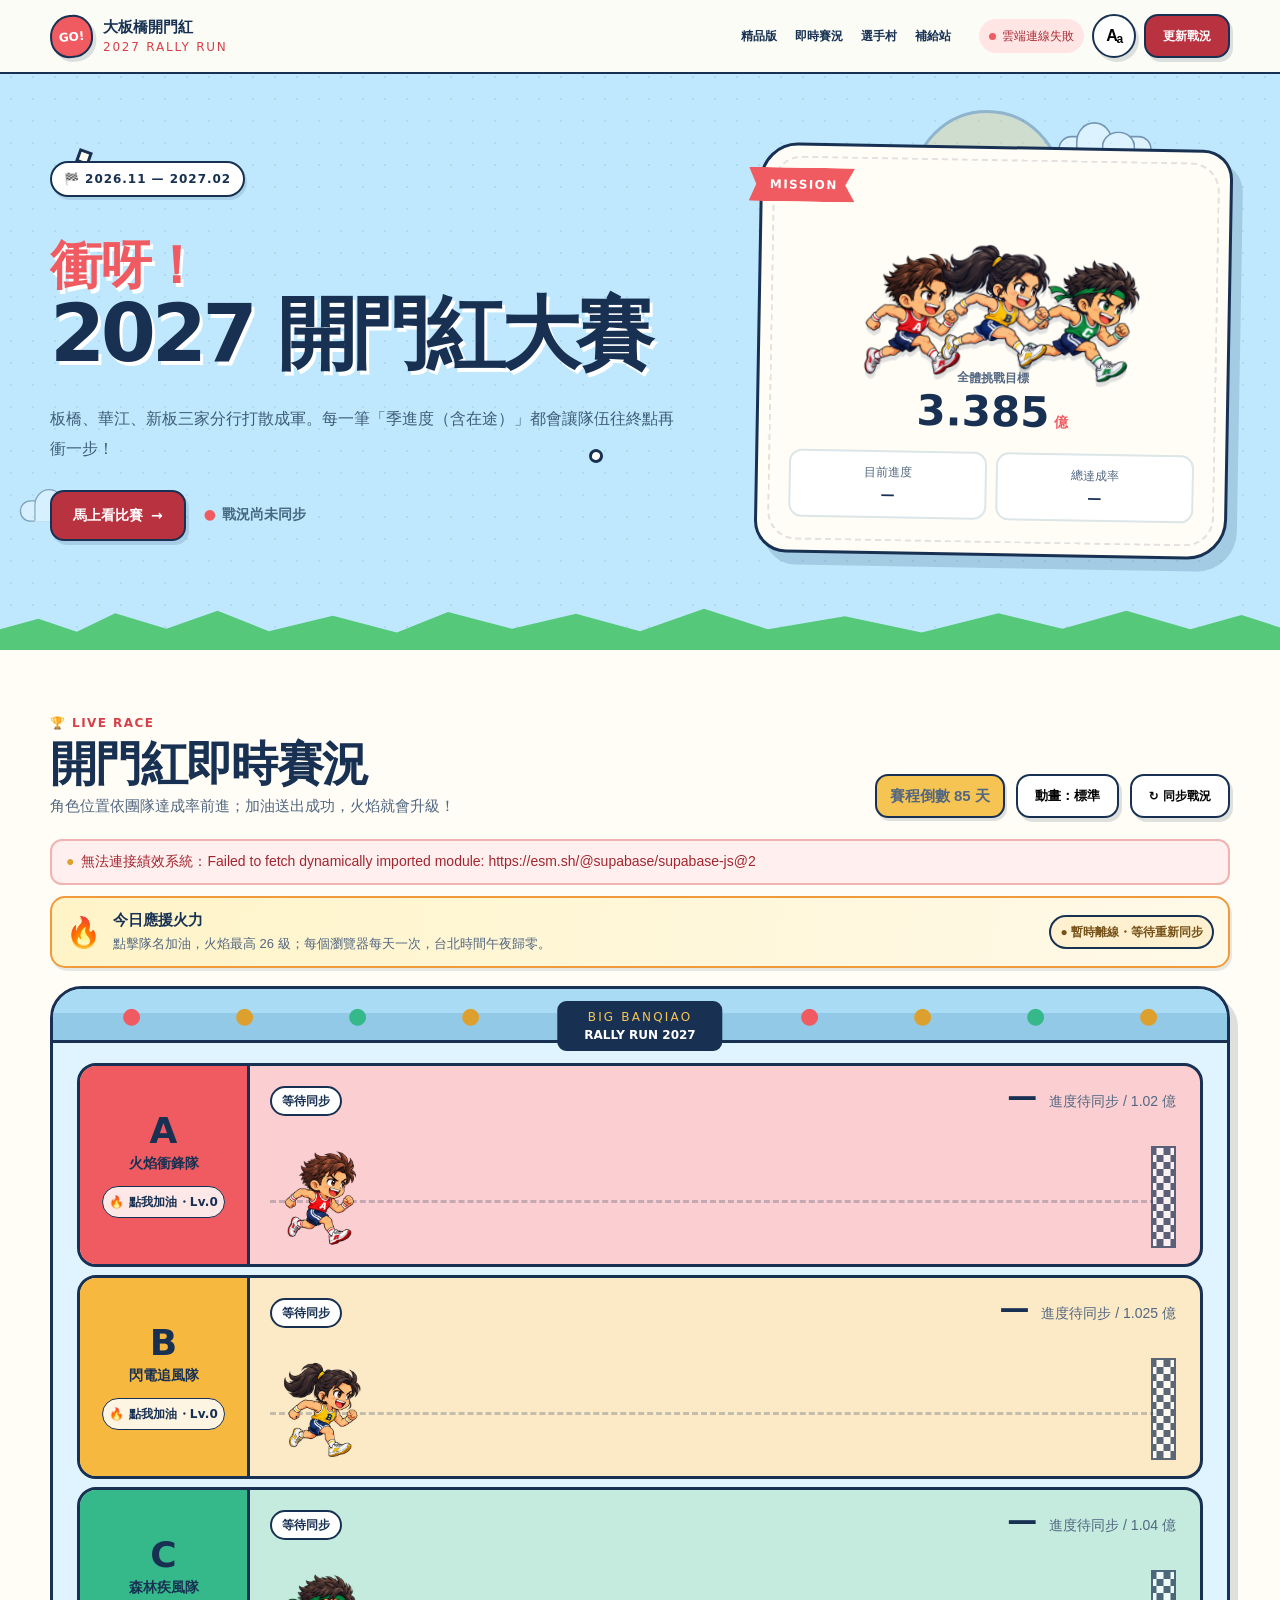
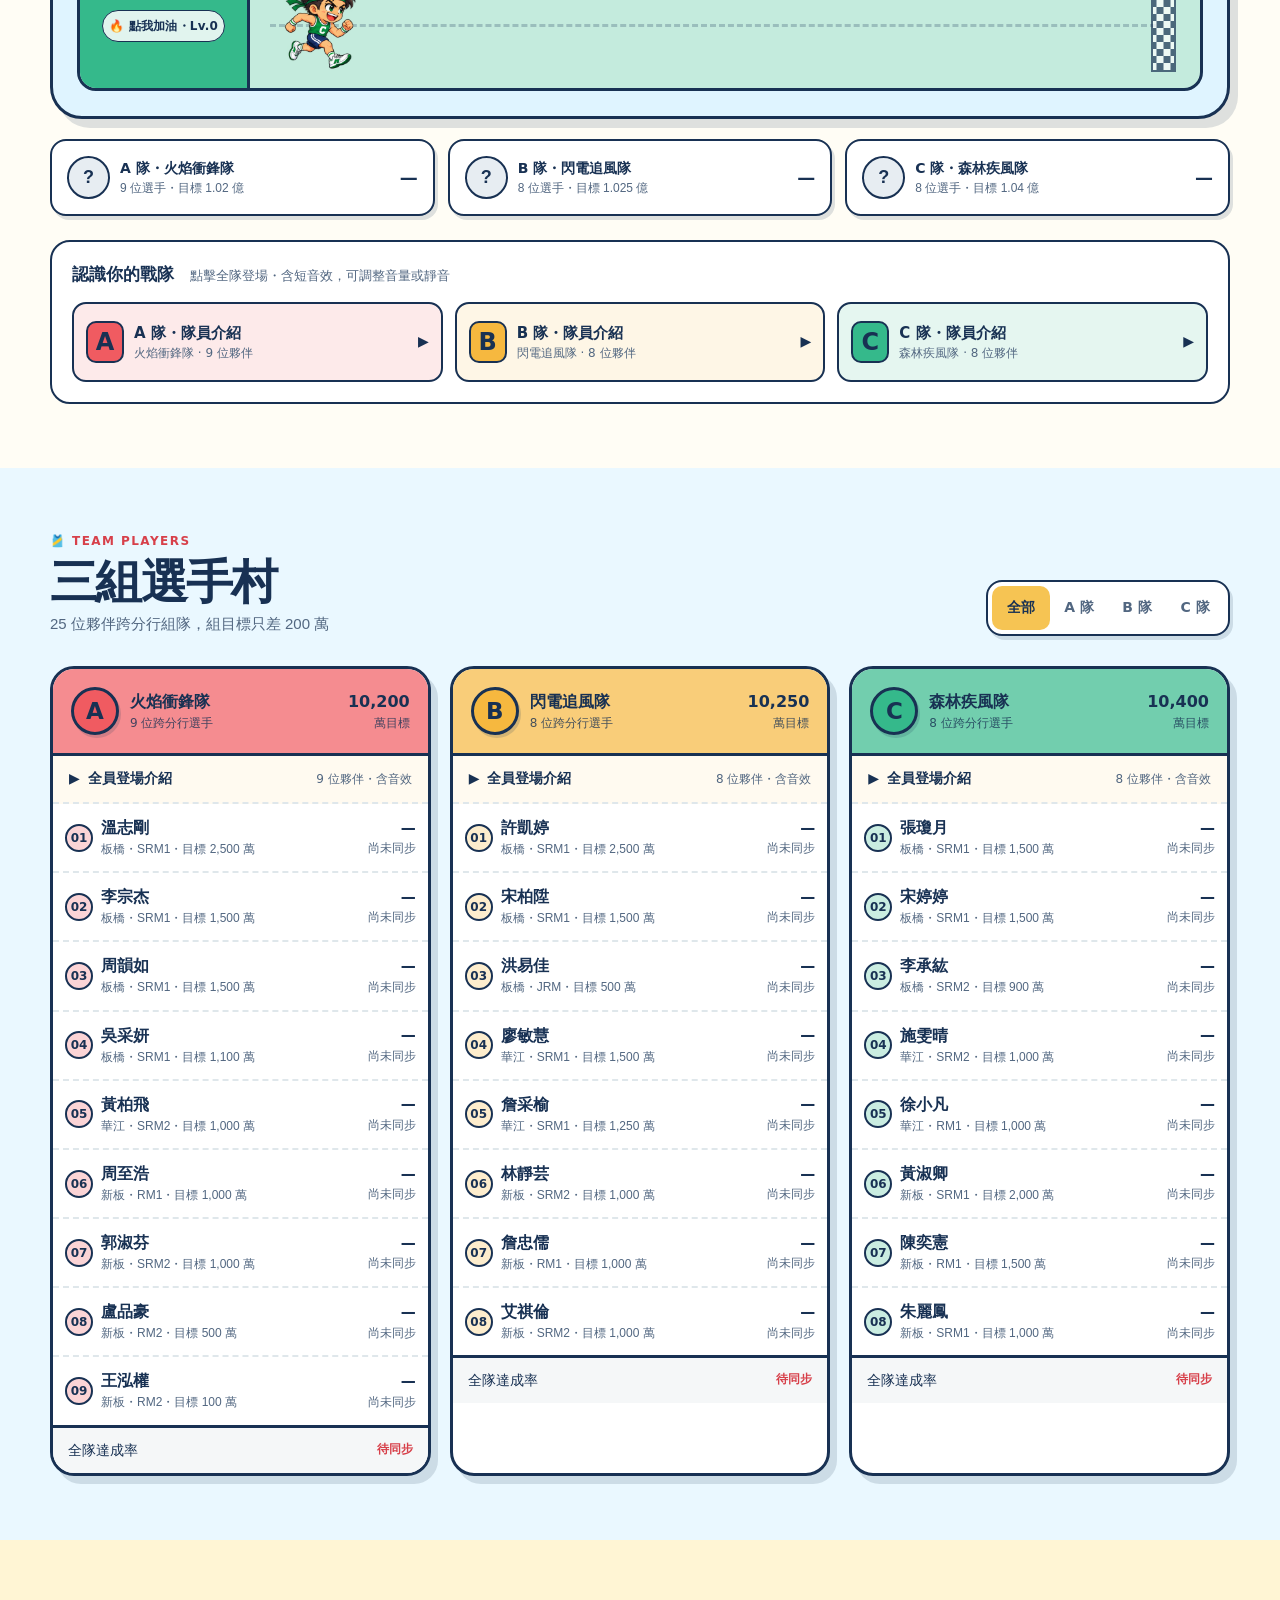
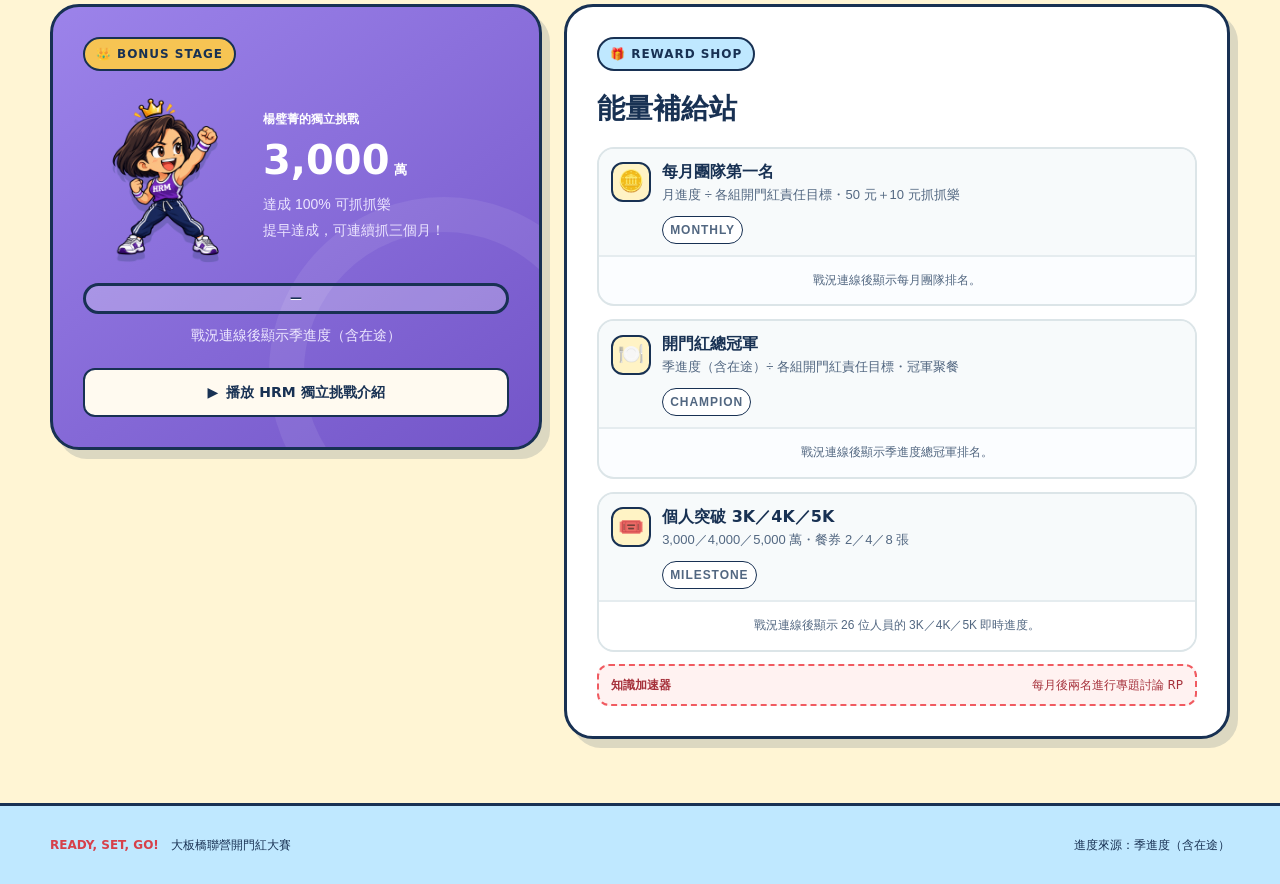
==== commit b4cb2c0c: "Show full team rosters together with opt-in arena sound" ====
--- a/cartoon/index.html
+++ b/cartoon/index.html
@@ -9,7 +9,7 @@
   <link rel="icon" href="data:image/svg+xml,%3Csvg xmlns='http://www.w3.org/2000/svg' viewBox='0 0 64 64'%3E%3Crect width='64' height='64' rx='16' fill='%23bfe8ff'/%3E%3Ccircle cx='31' cy='29' r='16' fill='%23f6b83f' stroke='%23183153' stroke-width='4'/%3E%3Cpath d='M21 28h3m14 0h3M25 37c4 3 9 3 13 0' fill='none' stroke='%23183153' stroke-width='4' stroke-linecap='round'/%3E%3C/svg%3E">
   <link rel="stylesheet" href="styles.css?v=20261008-usability">
   <link rel="stylesheet" href="motion.css?v=20261008-motion">
-  <link rel="stylesheet" href="team-intro.css?v=20261008-intro">
+  <link rel="stylesheet" href="team-intro.css?v=20261008-ensemble">
 </head>
 <body>
   <a class="skip-link" href="#race">跳到即時賽況</a>
@@ -104,7 +104,7 @@
         </div>
         <div id="podium" class="podium-row"></div>
         <div class="team-intro-hub" role="group" aria-label="播放隊員介紹">
-          <p><b>認識你的戰隊</b><span>點擊才播放・一起認識跨分行夥伴</span></p>
+          <p><b>認識你的戰隊</b><span>點擊全隊登場・含短音效，可調整音量或靜音</span></p>
           <div class="team-intro-entries">
             <button type="button" data-intro-team="A" aria-haspopup="dialog" aria-controls="team-intro-dialog" style="--intro-team:#f05b61"><span class="intro-entry-letter">A</span><span><b>A 隊・隊員介紹</b><small>火焰衝鋒隊 · 9 位夥伴</small></span><span class="intro-play-icon" aria-hidden="true">▶</span></button>
             <button type="button" data-intro-team="B" aria-haspopup="dialog" aria-controls="team-intro-dialog" style="--intro-team:#f6b83f"><span class="intro-entry-letter">B</span><span><b>B 隊・隊員介紹</b><small>閃電追風隊 · 8 位夥伴</small></span><span class="intro-play-icon" aria-hidden="true">▶</span></button>
@@ -176,19 +176,21 @@
         <div><p>MEET THE TEAM</p><h2 id="intro-title">隊員介紹</h2></div>
         <button id="intro-close" class="intro-close" type="button" aria-label="關閉隊員介紹" autofocus>×</button>
       </header>
-      <div id="intro-stage" class="intro-stage" aria-live="off" aria-atomic="true"></div>
+      <div id="intro-team-switch" class="intro-team-switch" role="group" aria-label="切換介紹組別">
+        <button type="button" data-intro-switch="A" aria-pressed="false">A 隊</button>
+        <button type="button" data-intro-switch="B" aria-pressed="false">B 隊</button>
+        <button type="button" data-intro-switch="C" aria-pressed="false">C 隊</button>
+        <button type="button" data-intro-switch="HRM" aria-pressed="false">HRM</button>
+      </div>
+      <div id="intro-stage" class="intro-stage" tabindex="0" role="region" aria-label="全隊隊員名單" aria-live="off" aria-atomic="true"></div>
       <footer class="intro-controls">
-        <div class="intro-position-row"><b id="intro-position">隊伍開場</b><span>編號選人・內容可上下捲動</span></div>
-        <div id="intro-timeline" class="intro-timeline" role="group" aria-label="選擇隊員"></div>
-        <div id="intro-progress" class="intro-progress" role="progressbar" aria-label="隊員介紹播放進度" aria-valuemin="0" aria-valuemax="100" aria-valuenow="0"><i id="intro-progress-fill"></i></div>
-        <div class="intro-playback">
-          <button id="intro-prev" type="button" aria-label="上一位或開場">← 上一位</button>
-          <button id="intro-toggle" class="intro-primary" type="button">暫停播放</button>
-          <button id="intro-next" type="button" aria-label="下一位或全隊名單">下一位 →</button>
-          <button id="intro-replay" type="button">↻ 重播</button>
+        <div class="intro-sound-controls">
+          <button id="intro-sound" type="button" aria-pressed="true">音效：開</button>
+          <label class="intro-volume-control" for="intro-volume"><span>音量</span><input id="intro-volume" type="range" min="0" max="100" value="35" aria-label="介紹音效音量"><output id="intro-volume-value" for="intro-volume">35%</output></label>
+          <button id="intro-replay" class="intro-primary" type="button">↻ 重播全員登場</button>
         </div>
         <p id="intro-status" class="intro-status" role="status" aria-live="polite"></p>
-        <p id="intro-instructions" class="intro-instructions">← → 切換隊員・Esc 關閉。介紹不會送出加油或修改成績。</p>
+        <p id="intro-instructions" class="intro-instructions">全隊同時登場・內容可上下捲動・Esc 關閉。音效僅在點擊後播放，建議先調低裝置音量。</p>
       </footer>
     </div>
   </dialog>
@@ -231,7 +233,8 @@
   </dialog>
 
   <script src="../config.js"></script>
-  <script defer src="app.js?v=20261008-intro"></script>
-  <script defer src="team-intro.js?v=20261008-intro"></script>
+  <script defer src="app.js?v=20261008-ensemble"></script>
+  <script defer src="intro-audio.js?v=20261008-ensemble"></script>
+  <script defer src="team-intro.js?v=20261008-ensemble"></script>
 </body>
 </html>
--- a/cartoon/team-intro.css
+++ b/cartoon/team-intro.css
@@ -17,99 +17,117 @@
 .hrm-intro-link { position: relative; border: 2px solid var(--ink); border-radius: 12px; margin-top: 20px; justify-content: center; }
 [data-intro-team]:focus-visible, .team-intro-dialog button:focus-visible { outline: 3px solid var(--ink); outline-offset: 3px; }
 
-.team-intro-dialog { --intro-team: #f05b61; --intro-ink: #183153; width: min(960px,calc(100% - 32px)); max-width: none; max-height: calc(100dvh - 32px); padding: 0; overflow: hidden; border: 3px solid var(--ink); border-radius: 28px; background: var(--paper); color: var(--ink); box-shadow: 0 18px 80px rgba(10,25,47,.35); }
-.team-intro-dialog::backdrop { background: rgba(10,25,47,.8); backdrop-filter: blur(6px); }
-.intro-shell { display: flex; flex-direction: column; max-height: calc(100dvh - 38px); }
-.intro-header { display: flex; align-items: center; justify-content: space-between; gap: 16px; flex: 0 0 auto; padding: 20px 26px; border-bottom: 2px solid var(--ink); background: var(--intro-team); }
-.intro-header p { margin: 0 0 3px; font-size: .6875rem; font-weight: 900; letter-spacing: .2em; }
-.intro-header h2 { margin: 0; font-size: clamp(1.125rem,2.2vw,1.5rem); line-height: 1.4; }
-.intro-close { flex: 0 0 44px; height: 44px; border: 2px solid var(--ink); border-radius: 50%; background: var(--paper); color: var(--ink); font-size: 1.75rem; font-weight: 800; line-height: 1; cursor: pointer; }
-.intro-stage { position: relative; display: grid; flex: 0 1 365px; grid-template-columns: .85fr 1.15fr; gap: 24px; align-items: center; min-height: 0; padding: 26px 36px; overflow: auto; overscroll-behavior: contain; background: radial-gradient(ellipse at 18% 52%,color-mix(in srgb,var(--intro-team),white 62%),transparent 54%),var(--paper); }
-.intro-visual { position: relative; display: grid; place-items: center; min-height: 260px; }
-.intro-visual::before { position: absolute; inset: 12% 4%; content: ""; border: 2px solid color-mix(in srgb,var(--intro-team),transparent 45%); border-radius: 50%; transform: rotate(-15deg); }
-.intro-letter { position: absolute; left: 4%; top: -20px; color: color-mix(in srgb,var(--intro-team),transparent 57%); font-size: 12rem; font-weight: 900; line-height: 1; letter-spacing: -.08em; }
-.team-intro-dialog[data-team="HRM"] .intro-letter { top: 10px; font-size: 6rem; }
-.intro-mascot { position: relative; display: block; width: 100%; max-width: 290px; height: 260px; object-fit: contain; filter: drop-shadow(0 9px 0 rgba(24,49,83,.1)); }
-.intro-content { position: relative; min-width: 0; }
-.intro-kicker { margin: 0 0 14px; color: var(--ink-soft); font-size: .8125rem; font-weight: 900; letter-spacing: .15em; }
-.intro-name, .intro-team-name { margin: 0 0 14px; font-size: clamp(2rem,4vw,3.75rem); font-weight: 900; line-height: 1.12; letter-spacing: -.045em; overflow-wrap: anywhere; }
-.intro-team-name { font-size: clamp(1.875rem,3.6vw,3rem); }
-.intro-detail { display: inline-block; margin: 0 0 20px; padding: 6px 12px; border: 1.5px solid var(--ink); border-radius: 99px; background: white; font-size: .9375rem; }
-.intro-target { display: grid; gap: 4px; margin: 0; padding: 14px 18px; border-left: 5px solid var(--intro-team); border-radius: 0 14px 14px 0; background: white; }
-.intro-target small { color: var(--ink-soft); font-size: .8125rem; }
-.intro-target b { font-size: 1.75rem; line-height: 1.3; }
-.intro-note { margin: 14px 0 0; color: var(--ink-soft); font-size: .8125rem; line-height: 1.6; }
-.intro-lineup { display: grid; grid-template-columns: repeat(3,minmax(0,1fr)); gap: 7px; }
-.intro-lineup > span { display: grid; padding: 8px; border: 1px solid color-mix(in srgb,var(--intro-team),var(--ink) 25%); border-radius: 9px; background: white; font-size: .9375rem; font-weight: 800; }
-.intro-lineup small { color: var(--ink-soft); font-size: .6875rem; font-weight: 500; }
-.intro-controls { flex: 0 0 auto; margin: 0; padding: 16px 26px; border-top: 2px solid var(--ink); background: white; }
-.intro-position-row { display: flex; justify-content: space-between; gap: 10px; margin-bottom: 8px; font-size: .8125rem; }
-.intro-position-row > span { color: var(--ink-soft); font-size: .75rem; }
-.intro-timeline { display: flex; gap: 6px; padding: 4px; overflow-x: auto; scrollbar-width: thin; scrollbar-color: var(--intro-team) transparent; }
-.intro-timeline button { flex: 0 0 auto; min-width: 44px; min-height: 44px; padding: 4px 10px; border: 1.5px solid #dce5e8; border-radius: 10px; background: #f7fafb; color: var(--ink); font-size: .8125rem; font-weight: 700; cursor: pointer; }
-.intro-timeline button[aria-current="true"], .intro-timeline button[aria-current="step"] { border-color: var(--ink); background: var(--intro-team); }
-.intro-progress { height: 5px; margin: 9px 0 14px; overflow: hidden; border-radius: 99px; background: #e9eef1; }
-.intro-progress i { display: block; width: 0; height: 100%; border-radius: inherit; background: var(--intro-team); transition: width 300ms ease; }
-.intro-playback { display: grid; grid-template-columns: 1fr 1.4fr 1fr .85fr; gap: 10px; }
-.intro-playback button { min-height: 44px; padding: 8px 10px; border: 2px solid var(--ink); border-radius: 12px; background: white; color: var(--ink); font-size: .875rem; font-weight: 800; cursor: pointer; }
-.intro-playback .intro-primary { background: var(--ink); color: white; }
-.intro-playback button:disabled { cursor: default; opacity: .48; }
-.intro-status { min-height: 2.5em; margin: 8px 0 0; color: var(--ink-soft); font-size: .75rem; }
-.intro-instructions { margin: 5px 0 0; color: var(--ink-soft); font-size: .6875rem; }
-
-.team-intro-dialog[open] .intro-visual { animation: intro-character-enter 450ms cubic-bezier(.16,.8,.25,1) both; }
-.team-intro-dialog[open] .intro-content { animation: intro-copy-enter 350ms ease-out both; }
-.team-intro-dialog[open][data-playing="true"] .intro-mascot { animation: intro-mascot-bob 1800ms ease-in-out infinite; }
-.team-intro-dialog[data-playing="false"] .intro-visual, .team-intro-dialog[data-playing="false"] .intro-content { animation: none; }
-.team-intro-dialog[data-scene="finale"] .intro-team-name { font-size: 1.75rem; }
-.team-intro-dialog[data-scene="finale"] .intro-target { display: flex; align-items: center; justify-content: space-between; margin-top: 12px; padding: 8px 12px; }
-.team-intro-dialog[data-scene="finale"] .intro-target b { font-size: 1.25rem; }
-html[data-intro-open="true"] { overflow: hidden; }
-html[data-intro-open="true"] .race-lane *, html[data-intro-open="true"] .hero *, html[data-intro-open="true"] .cheer-guide-icon { animation-play-state: paused !important; }
-@keyframes intro-character-enter { from { opacity: 0; transform: translateX(-24px) scale(.96); } to { opacity: 1; transform: translateX(0) scale(1); } }
-@keyframes intro-copy-enter { from { opacity: 0; transform: translateY(12px); } to { opacity: 1; transform: translateY(0); } }
-@keyframes intro-mascot-bob { 0%,100% { transform: translateY(0) rotate(-1deg); } 50% { transform: translateY(-5px) rotate(1deg); } }
-@media (max-width: 860px) {
-  .team-intro-entries { grid-template-columns: 1fr; }
-  .team-intro-entries button { min-height: 70px; }
+.team-intro-dialog { --intro-team:#f05b61; width:min(1120px,calc(100% - 32px)); max-width:none; max-height:calc(100dvh - 32px); padding:0; overflow:hidden; border:3px solid var(--ink); border-radius:26px; background:var(--ink); color:white; box-shadow:0 20px 80px rgba(10,25,47,.45); }
+.team-intro-dialog::backdrop { background:rgba(8,18,34,.85); backdrop-filter:blur(7px); }
+.intro-shell { display:flex; flex-direction:column; max-height:calc(100dvh - 38px); }
+.intro-header { display:flex; align-items:center; justify-content:space-between; gap:16px; flex:0 0 auto; padding:16px 24px; border-bottom:2px solid var(--ink); background:color-mix(in srgb,var(--intro-team),white 28%); color:var(--ink); }
+.intro-header p { margin:0 0 2px; font-size:.625rem; font-weight:900; letter-spacing:.22em; }
+.intro-header h2 { margin:0; font-size:clamp(1.0625rem,2.2vw,1.5rem); line-height:1.35; }
+.intro-close { flex:0 0 44px; height:44px; border:2px solid var(--ink); border-radius:50%; background:var(--paper); color:var(--ink); font-size:1.75rem; font-weight:800; line-height:1; cursor:pointer; }
+.intro-team-switch { display:flex; flex:0 0 auto; gap:8px; padding:10px 24px; border-bottom:1px solid #36506f; background:#132842; }
+.intro-team-switch button { min-width:72px; min-height:44px; padding:6px 16px; border:1px solid #67809b; border-radius:10px; background:#263e59; color:white; font-size:.875rem; font-weight:800; cursor:pointer; }
+.intro-team-switch button[aria-pressed="true"] { border-color:var(--intro-team); background:color-mix(in srgb,var(--intro-team),white 28%); color:var(--ink); box-shadow:0 0 16px color-mix(in srgb,var(--intro-team),transparent 80%); }
+.team-intro-dialog button:focus-visible, .team-intro-dialog input:focus-visible { outline:3px solid #dda02f; outline-offset:3px; }
+.intro-stage { position:relative; flex:0 1 auto; min-height:0; overflow:auto; overscroll-behavior:contain; padding:22px 28px 28px; background:radial-gradient(ellipse at 8% 70%,color-mix(in srgb,var(--intro-team),transparent 77%),transparent 55%),repeating-linear-gradient(115deg,transparent 0 80px,rgba(255,255,255,.018) 80px 82px),#132842; }
+.intro-stage:focus-visible { outline:3px solid #dda02f; outline-offset:-4px; }
+.ensemble-banner { position:relative; z-index:1; margin-bottom:22px; padding-left:16px; border-left:5px solid var(--intro-team); }
+.ensemble-kicker { margin:0 0 5px; color:#b6cbe0; font-size:.6875rem; font-weight:900; letter-spacing:.18em; }
+.ensemble-banner h3 { margin:0; font-size:clamp(2rem,3.8vw,3.25rem); line-height:1.2; letter-spacing:-.04em; }
+.ensemble-summary { margin:8px 0 0; color:#d2e0ee; font-size:.875rem; }
+.ensemble-summary b { color:#ffe49a; white-space:nowrap; }
+.ensemble-body { position:relative; display:grid; grid-template-columns:minmax(180px,.65fr) minmax(0,2fr); gap:24px; align-items:center; }
+.ensemble-mascot { position:relative; min-width:0; display:grid; place-items:center; min-height:275px; }
+.ensemble-mascot::before { position:absolute; inset:10% -2%; content:""; border:2px solid color-mix(in srgb,var(--intro-team),transparent 35%); border-radius:50%; box-shadow:0 0 48px color-mix(in srgb,var(--intro-team),transparent 75%),inset 0 0 35px color-mix(in srgb,var(--intro-team),transparent 80%); transform:rotate(-20deg); }
+.ensemble-letter { position:absolute; top:-16px; left:4px; color:color-mix(in srgb,var(--intro-team),transparent 65%); font-size:12rem; line-height:1; font-weight:900; }
+.ensemble-mascot img { position:relative; display:block; width:100%; height:265px; object-fit:contain; filter:drop-shadow(0 12px 0 rgba(0,0,0,.14)); }
+.ensemble-roster { position:relative; display:grid; grid-template-columns:repeat(3,minmax(0,1fr)); gap:12px; margin:0; padding:0; list-style:none; }
+.ensemble-member { position:relative; min-width:0; padding:14px 16px 12px; overflow:hidden; border:2px solid color-mix(in srgb,var(--intro-team),white 25%); border-radius:15px; background:var(--paper); color:var(--ink); box-shadow:0 5px 0 rgba(0,0,0,.18); }
+.ensemble-member::before { position:absolute; top:0; right:0; width:32px; height:6px; border-radius:0 0 0 8px; background:var(--intro-team); content:""; }
+.ensemble-number { display:block; margin-bottom:4px; color:#526781; font-size:.625rem; font-weight:900; letter-spacing:.14em; }
+.ensemble-name { margin:0; font-size:1.375rem; line-height:1.3; font-weight:900; overflow-wrap:anywhere; }
+.ensemble-meta { margin:4px 0 10px; color:var(--ink-soft); font-size:.75rem; }
+.ensemble-target { display:flex; flex-wrap:wrap; align-items:baseline; gap:2px 8px; margin:0; padding-top:8px; border-top:1px solid #dae0e2; }
+.ensemble-target small { color:var(--ink-soft); font-size:.625rem; }
+.ensemble-target b { font-size:.875rem; line-height:1.3; white-space:nowrap; }
+.team-intro-dialog[data-team="HRM"] .ensemble-letter { top:12px; font-size:6rem; }
+.team-intro-dialog[data-team="HRM"] .ensemble-roster { grid-template-columns:minmax(0,1fr); max-width:420px; }
+.team-intro-dialog[data-team="HRM"] .ensemble-member { padding:28px; }
+.team-intro-dialog[data-team="HRM"] .ensemble-name { font-size:2.5rem; }
+.ensemble-impact { position:absolute; top:50%; left:24%; width:160px; height:160px; border:2px solid var(--intro-team); border-radius:50%; opacity:0; pointer-events:none; }
+.intro-controls { flex:0 0 auto; margin:0; padding:16px 24px; border-top:1px solid #48607b; background:var(--paper); color:var(--ink); }
+.intro-sound-controls { display:flex; flex-wrap:wrap; align-items:center; gap:12px; }
+.intro-sound-controls button { min-height:44px; padding:8px 15px; border:2px solid var(--ink); border-radius:12px; background:white; color:var(--ink); font-size:.875rem; font-weight:800; cursor:pointer; }
+.intro-sound-controls .intro-primary { margin-left:auto; background:var(--ink); color:white; }
+.intro-sound-controls button:disabled { opacity:.55; cursor:default; }
+.intro-volume-control { display:flex; align-items:center; gap:8px; color:var(--ink-soft); font-size:.75rem; }
+.intro-volume-control input { width:110px; height:44px; margin:0; accent-color:var(--ink); cursor:pointer; }
+.intro-volume-control output { min-width:3ch; font-variant-numeric:tabular-nums; }
+.intro-status { min-height:1.5em; margin:8px 0 0; color:var(--ink-soft); font-size:.75rem; }
+.intro-instructions { margin:4px 0 0; color:var(--ink-soft); font-size:.6875rem; }
+.team-intro-dialog[open][data-animating="true"] .ensemble-member { animation:ensemble-card-arrive 580ms cubic-bezier(.16,.9,.25,1) both; }
+.team-intro-dialog[open][data-animating="true"] .ensemble-banner { animation:ensemble-title-arrive 450ms ease-out both; }
+.team-intro-dialog[open][data-animating="true"] .ensemble-mascot { animation:ensemble-mascot-arrive 650ms cubic-bezier(.16,.8,.25,1) both; }
+.team-intro-dialog[open][data-animating="true"] .ensemble-mascot::before { animation:ensemble-halo 1600ms ease-out both; }
+.team-intro-dialog[open][data-animating="true"] .ensemble-impact { animation:ensemble-impact 950ms ease-out both; }
+html[data-intro-open="true"] { overflow:hidden; }
+html[data-intro-open="true"] .race-lane *, html[data-intro-open="true"] .hero *, html[data-intro-open="true"] .cheer-guide-icon { animation-play-state:paused !important; }
+@keyframes ensemble-card-arrive { from { opacity:0; transform:translateY(20px) scale(.94); } 65% { opacity:1; } to { opacity:1; transform:translateY(0) scale(1); } }
+@keyframes ensemble-title-arrive { from { opacity:0; transform:translateX(-14px); } to { opacity:1; transform:translateX(0); } }
+@keyframes ensemble-mascot-arrive { from { opacity:0; transform:translateX(-28px) scale(.9); } to { opacity:1; transform:translateX(0) scale(1); } }
+@keyframes ensemble-halo { 0% { opacity:0; transform:rotate(-20deg) scale(.65); } 40% { opacity:1; transform:rotate(-20deg) scale(1.08); } 100% { opacity:1; transform:rotate(-20deg) scale(1); } }
+@keyframes ensemble-impact { from { opacity:.6; transform:translate(-50%,-50%) scale(.25); } to { opacity:0; transform:translate(-50%,-50%) scale(3); } }
+@media (max-width:860px) {
+  .team-intro-entries { grid-template-columns:1fr; }
+  .team-intro-entries button { min-height:70px; }
+  .ensemble-body { grid-template-columns:minmax(0,1fr); }
+  .ensemble-mascot { position:absolute; right:8px; top:-119px; width:100px; min-height:100px; opacity:.95; }
+  .ensemble-mascot img { height:100px; }
+  .ensemble-letter { top:0; left:0; font-size:5rem; }
+  .ensemble-mascot::before { inset:6%; }
+  .ensemble-banner { padding-right:106px; }
+  .team-intro-dialog[data-team="HRM"] .ensemble-letter { font-size:2.5rem; }
 }
-@media (max-width: 600px) {
-  .team-intro-hub { padding: 16px; }
-  .team-intro-dialog { width: calc(100% - 16px); max-height: calc(100dvh - 16px); border-radius: 20px; }
-  .intro-shell { height: min(820px,calc(100dvh - 22px)); max-height: calc(100dvh - 22px); }
-  .intro-header { padding: 12px 16px; }
-  .intro-header h2 { font-size: 1rem; }
-  .intro-stage { flex: 1 1 260px; grid-template-columns: 96px minmax(0,1fr); align-items: start; gap: 12px; padding: 20px 16px; }
-  .intro-visual { min-height: 120px; margin-top: 12px; }
-  .intro-letter { top: -10px; font-size: 6rem; }
-  .team-intro-dialog[data-team="HRM"] .intro-letter { top: 0; font-size: 2.75rem; }
-  .intro-mascot { height: 120px; }
-  .intro-kicker { margin-bottom: 9px; font-size: .6875rem; }
-  .intro-name, .intro-team-name { margin-bottom: 10px; font-size: 1.875rem; line-height: 1.25; }
-  .intro-detail { margin-bottom: 12px; padding: 4px 8px; font-size: .75rem; }
-  .intro-target { padding: 9px 10px; }
-  .intro-target small { font-size: .6875rem; }
-  .intro-target b { font-size: 1.375rem; }
-  .intro-note { margin-top: 9px; font-size: .6875rem; }
-  .intro-controls { padding: 12px; }
-  .intro-position-row { flex-wrap: wrap; gap: 4px; }
-  .intro-position-row > span { font-size: .6875rem; }
-  .intro-playback { grid-template-columns: 1fr 1.3fr 1fr; gap: 7px; }
-  .intro-playback button { padding: 7px 5px; font-size: .75rem; }
-  #intro-replay { grid-column: 1 / -1; }
-  .intro-lineup { grid-template-columns: repeat(2,minmax(0,1fr)); }
-  .intro-lineup > span { font-size: .8125rem; padding: 6px; }
-  .team-intro-dialog[data-scene="finale"] .intro-stage { grid-template-columns: 1fr; }
-  .team-intro-dialog[data-scene="finale"] .intro-visual { display: none; }
-  .team-intro-dialog[data-scene="finale"] .intro-note { display: none; }
-  .intro-link-note { display: none; }
+@media (max-width:600px) {
+  .team-intro-hub { padding:16px; }
+  .team-intro-dialog { width:calc(100% - 12px); max-height:calc(100dvh - 12px); border-radius:18px; }
+  .intro-shell { max-height:calc(100dvh - 18px); }
+  .intro-header { padding:10px 14px; }
+  .intro-header h2 { font-size:1rem; }
+  .intro-team-switch { gap:6px; padding:8px 12px; }
+  .intro-team-switch button { flex:1; min-width:0; padding-inline:6px; font-size:.75rem; }
+  .intro-stage { padding:16px 12px 20px; }
+  .ensemble-banner { padding-left:10px; padding-right:0; margin-bottom:16px; }
+  .ensemble-banner h3 { font-size:1.875rem; }
+  .ensemble-kicker { font-size:.5625rem; letter-spacing:.1em; }
+  .ensemble-summary { margin-top:5px; font-size:.6875rem; }
+  .ensemble-body { gap:0; }
+  .ensemble-mascot { display:none; }
+  .ensemble-roster { gap:7px; }
+  .ensemble-member { padding:9px 7px 8px; border-width:1.5px; border-radius:10px; }
+  .ensemble-number { font-size:.5625rem; margin-bottom:3px; }
+  .ensemble-name { font-size:1.0625rem; }
+  .ensemble-meta { margin:3px 0 6px; font-size:.625rem; }
+  .ensemble-target { display:grid; gap:3px; padding-top:6px; }
+  .ensemble-target small { font-size:.5625rem; }
+  .ensemble-target b { font-size:.75rem; }
+  .ensemble-impact { left:50%; width:100px; height:100px; }
+  .team-intro-dialog[data-team="HRM"] .ensemble-member { padding:22px; }
+  .team-intro-dialog[data-team="HRM"] .ensemble-name { font-size:2rem; }
+  .intro-controls { padding:12px; }
+  .intro-sound-controls { gap:8px; }
+  .intro-sound-controls button { padding:7px 10px; font-size:.75rem; }
+  .intro-volume-control { flex:1; gap:5px; font-size:.6875rem; }
+  .intro-volume-control input { width:100%; flex:1; min-width:50px; }
+  .intro-sound-controls .intro-primary { flex-basis:100%; margin-left:0; }
+  .intro-status { font-size:.6875rem; }
+  .intro-instructions { font-size:.625rem; }
+  .intro-link-note { display:none; }
 }
-@media (max-height: 650px) {
-  .intro-stage { min-height: 0; }
-  .intro-header { padding-block: 10px; }
-  .intro-controls { padding-block: 10px; }
-  .intro-instructions { display: none; }
+@media (max-height:650px) {
+  .intro-header { padding-block:8px; }
+  .intro-controls { padding-block:8px; }
+  .intro-instructions { display:none; }
 }
-@media (prefers-reduced-motion: reduce) {
-  .team-intro-dialog *, .team-intro-dialog *::before { animation: none !important; transition: none !important; }
+@media (prefers-reduced-motion:reduce) {
+  .team-intro-dialog *, .team-intro-dialog *::before { animation:none !important; transition:none !important; }
 }
